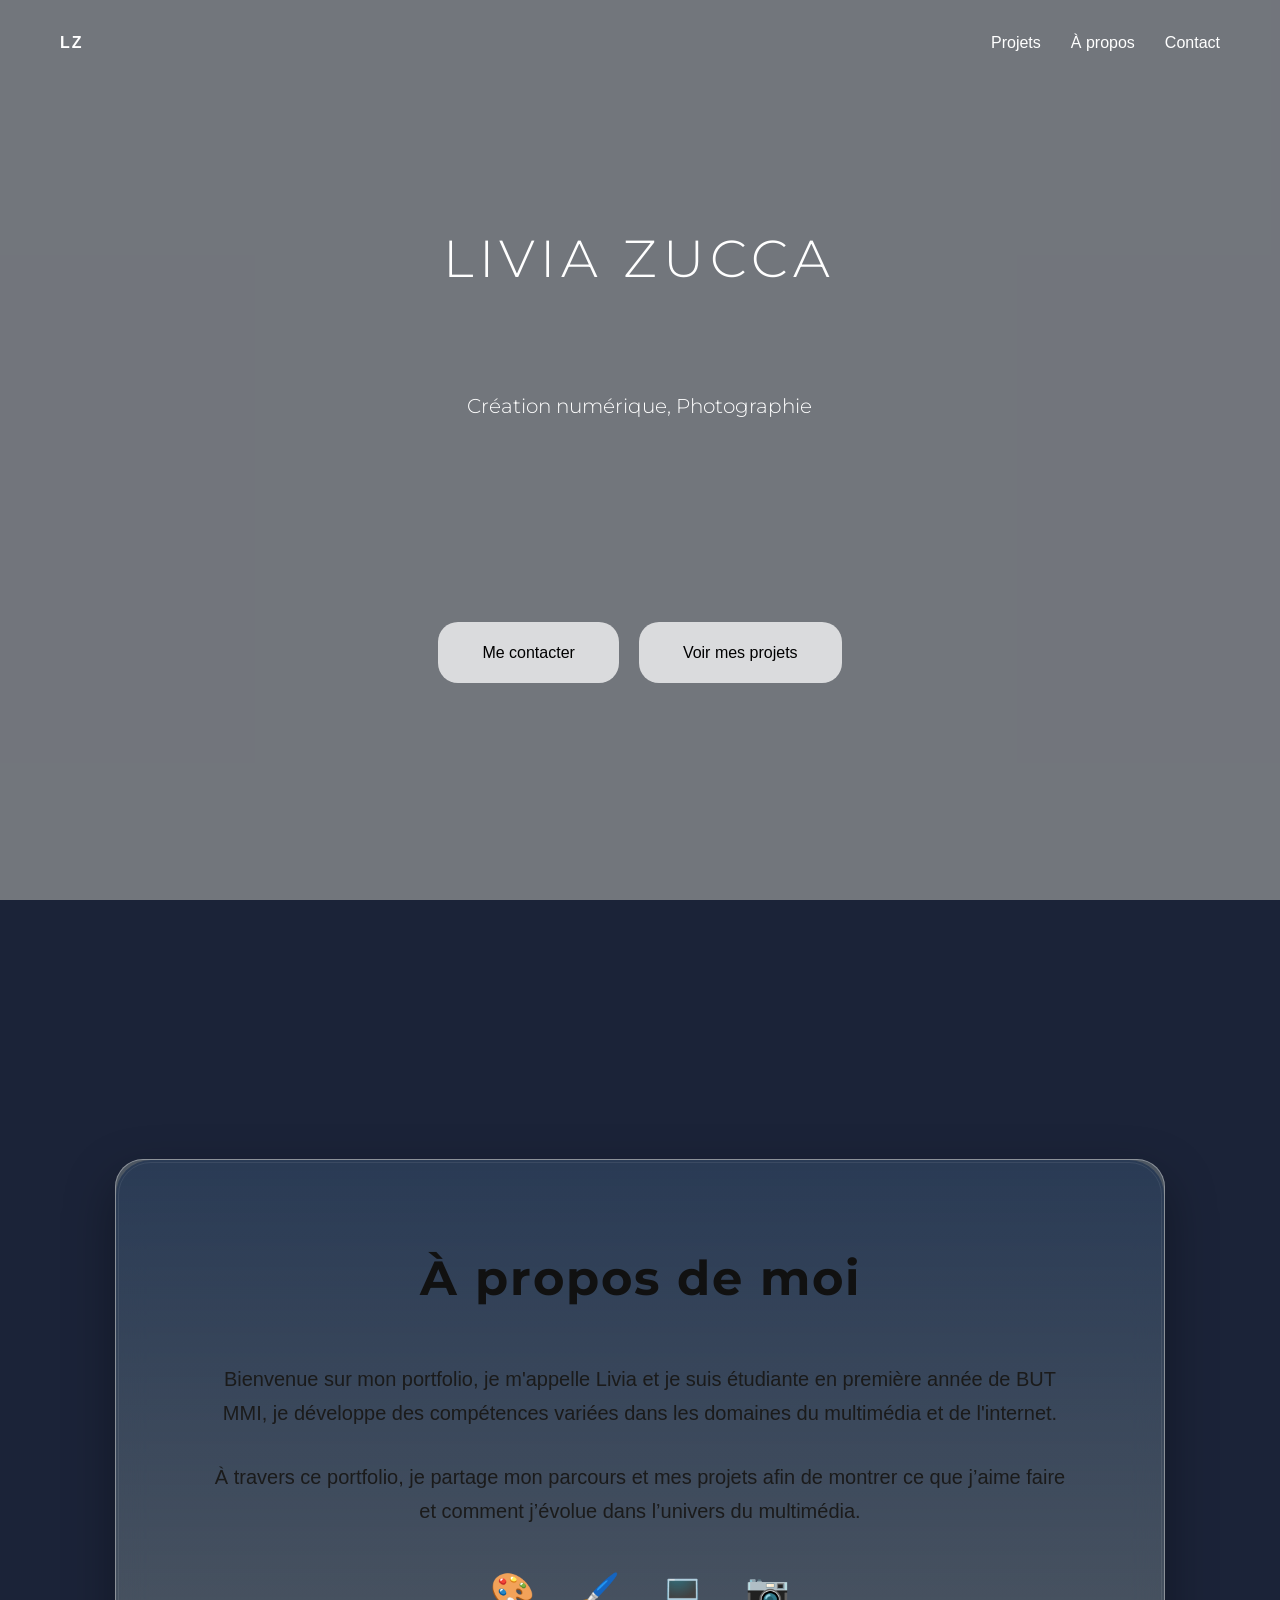
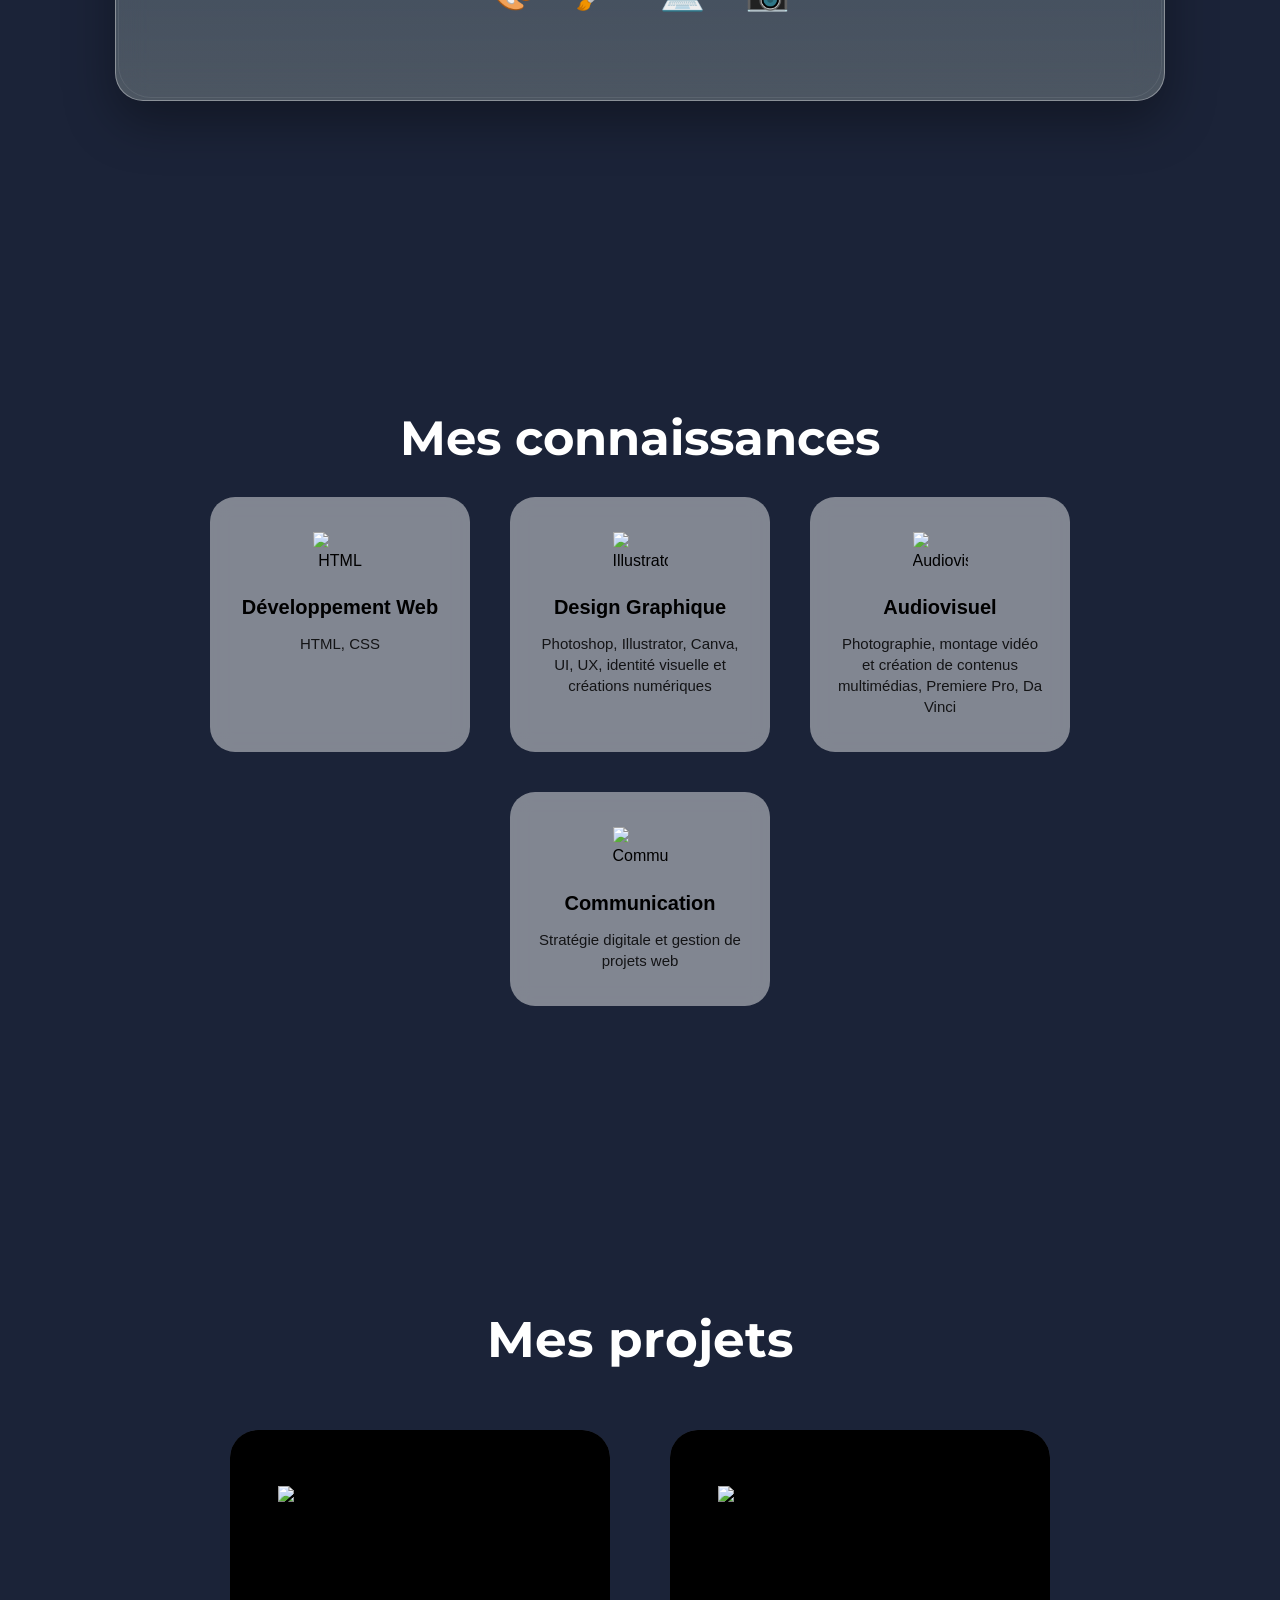
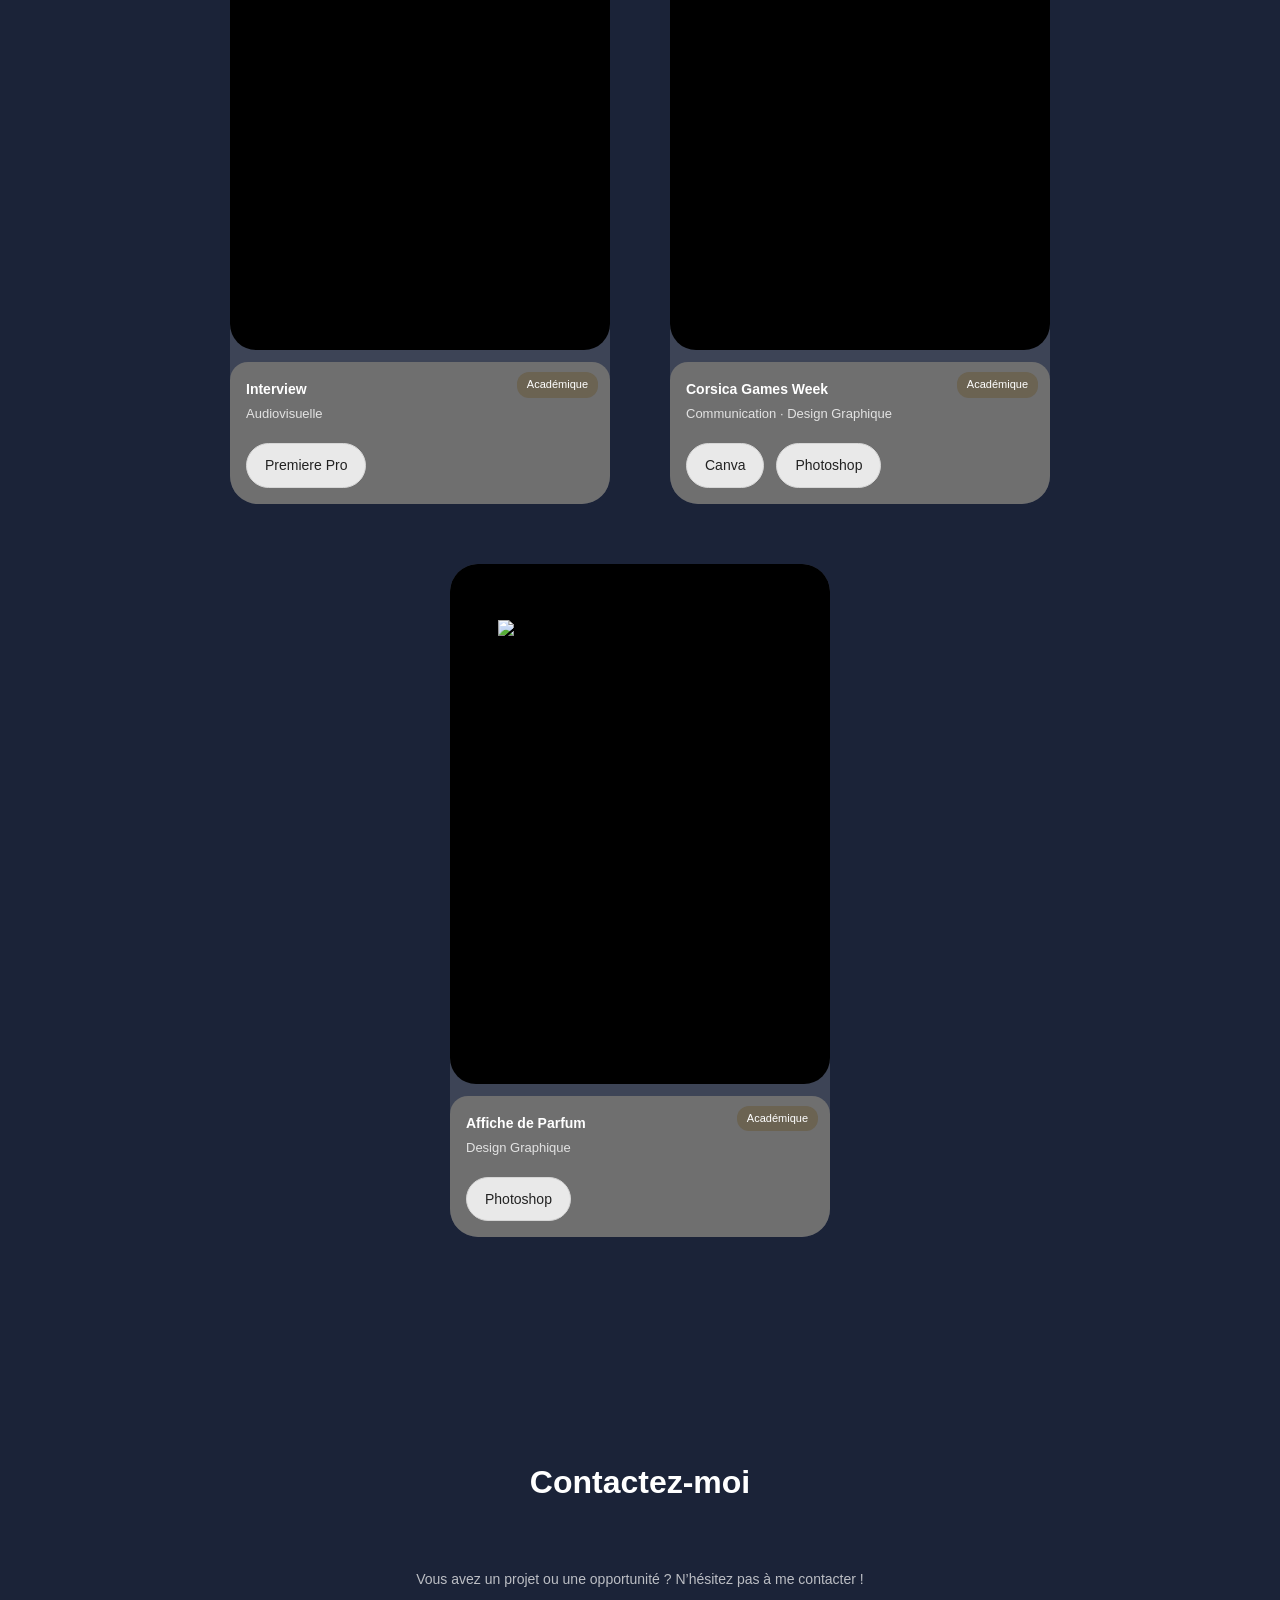
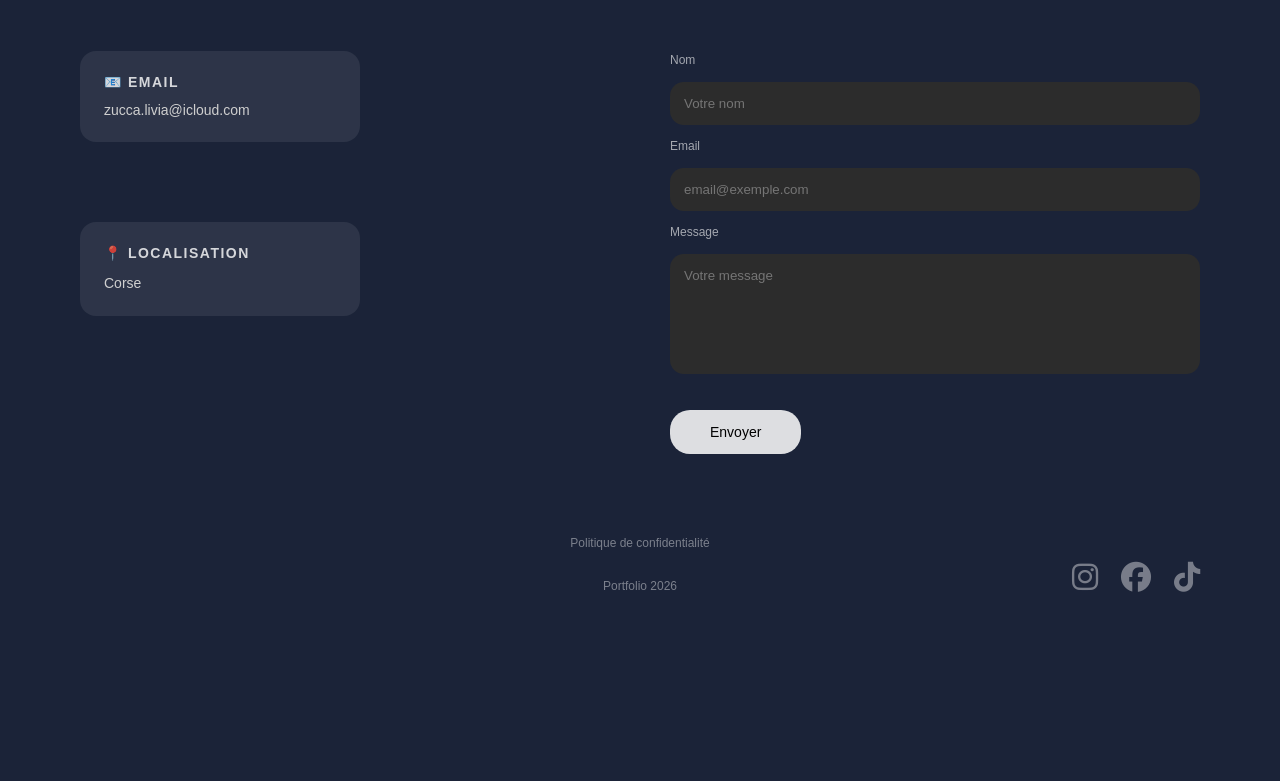
==== index.html @ e16bf275 "upload portfolio" ====
<!DOCTYPE html>
<html lang="fr">
<head>
  <meta charset="UTF-8">
  <meta name="viewport" content="width=device-width, initial-scale=1.0">
  <title>Portfolio</title>

  <link rel="stylesheet" href="style.css">
  <link href="https://fonts.googleapis.com/css2?family=Montserrat:wght@300;400;500&display=swap" rel="stylesheet">

  <link
    rel="stylesheet"
    href="https://cdnjs.cloudflare.com/ajax/libs/font-awesome/6.5.1/css/all.min.css"
  />
</head>

<body>

  <!-- HERO (page 1 avec image) -->
  <div class="hero">

    <div class="hero-top">
      <div class="logo">LZ</div>

      <input type="checkbox" id="menu-toggle">
      <label for="menu-toggle" class="burger">
        <span></span>
        <span></span>
        <span></span>
      </label>

      <nav class="nav menu">
        <a href="#projects">Projets</a>
        <a href="#about">À propos</a>
        <a href="#contact">Contact</a>
      </nav>
    </div>

    <div class="hero-center">
      <h1>LIVIA ZUCCA</h1>
      <p>Création numérique, Photographie</p>

      <div class="buttons">
        <a href="#contact" class="btn">Me contacter</a>
        <a href="#projects" class="btn">Voir mes projets</a>
      </div>
    </div>

  </div>


  <!-- ✅ WRAPPER POUR TOUT LE RESTE -->
  <main class="portfolio-content">

    <!-- ABOUT -->
    <section class="about" id="about">
      <div class="about-card">

        <h2>À propos de moi</h2>

        <p>
          Bienvenue sur mon portfolio, je m'appelle Livia et je suis étudiante en première année de BUT MMI, je développe des compétences variées
          dans les domaines du multimédia et de l'internet.
        </p>

        <p>
          À travers ce portfolio, je partage mon parcours et mes projets afin de montrer
          ce que j’aime faire et comment j’évolue dans l’univers du multimédia.
        </p>

        <div class="skills-icons">
          <span>🎨</span>
          <span>🖌️</span>
          <span>💻</span>
          <span>📷</span>
        </div>

      </div>
    </section>


    <!-- SKILLS -->
    <section class="skills">

      <h2>Mes connaissances</h2>
      

      <div class="skills-container">

        <div class="skill-card">
          <img src="icons/html.png" alt="HTML">
          <h3>Développement Web</h3>
          <p>HTML, CSS</p>
        </div>

        <div class="skill-card">
          <img src="icons/illustrator.png" alt="Illustrator">
          <h3>Design Graphique</h3>
          <p>Photoshop, Illustrator, Canva, UI, UX, identité visuelle et créations numériques</p>
        </div>

        <div class="skill-card">
          <img src="icons/camera.png" alt="Audiovisuel">
          <h3>Audiovisuel</h3>
          <p>Photographie, montage vidéo et création de contenus multimédias, Premiere Pro, Da Vinci</p>
        </div>

        <div class="skill-card">
          <img src="icons/communication.png" alt="Communication">
          <h3>Communication</h3>
          <p>Stratégie digitale et gestion de projets web</p>
        </div>

      </div>
    </section>


    <!-- PROJECTS -->
    <section class="projects" id="projects">

      <h2 class="projects-title">Mes projets</h2>

      <div class="projects-container">

        <!-- PROJET 1 -->
        <a href="projet-interview.html" class="project-link">
          <div class="project-card">

            <div class="project-image">
              <img src="img/projet-interview.jpg" alt="Interview Audiovisuelle">
            </div>

            <div class="project-infos">
              <span class="project-academic">Académique</span>

              <p class="project-name">Interview</p>
              <p class="project-type">Audiovisuelle</p>

              <div class="project-tags">
                <span>Premiere Pro</span>
              </div>
            </div>

          </div>
        </a>

        <!-- PROJET 2 -->
        <a href="projet-corsica.html" class="project-link">
          <div class="project-card">

            <div class="project-image">
              <img src="img/projet-corsica.jpg" alt="Corsica Games Week">
            </div>

            <div class="project-infos">
              <span class="project-academic">Académique</span>
              <p class="project-name">Corsica Games Week</p>
              <p class="project-type">Communication · Design Graphique</p>

              <div class="project-tags">
                <span>Canva</span>
                <span>Photoshop</span>
              </div>
            </div>

          </div>
        </a>

        <!-- PROJET 3 -->
        <a href="projet-parfum.html" class="project-link">
          <div class="project-card">

            <div class="project-image">
              <img src="img/projet-parfum.jpg" alt="Affiche de Parfum">
            </div>

            <div class="project-infos">
              <span class="project-academic">Académique</span>
              <p class="project-name">Affiche de Parfum</p>
              <p class="project-type">Design Graphique</p>

              <div class="project-tags">
                <span>Photoshop</span>
              </div>
            </div>

          </div>
        </a>

      </div>
    </section>


    <!-- CONTACT -->
    <section class="contact" id="contact">

      <h2 class="contact-title">Contactez-moi</h2>
      <p class="contact-subtitle">
        Vous avez un projet ou une opportunité ? N’hésitez pas à me contacter !
      </p>

      <div class="contact-container">

        <!-- GAUCHE -->
        <div class="contact-infos">

          <div class="info-block">
            <p class="info-title">📧 EMAIL</p>
            <p class="info-text">zucca.livia@icloud.com</p>
          </div>

          <div class="info-block">
            <p class="info-title">📍 LOCALISATION</p>
            <a 
              href="https://www.google.com/maps/place/Corse"
              target="_blank"
              class="info-link"
            >
              Corse
            </a>
          </div>

        </div>

        <!-- DROITE -->
        <form class="contact-form">

          <label>Nom</label>
          <input type="text" placeholder="Votre nom">

          <label>Email</label>
          <input type="email" placeholder="email@exemple.com">

          <label>Message</label>
          <textarea placeholder="Votre message"></textarea>

          <button type="submit" class="send-btn">Envoyer</button>
        </form>

      </div>

      <div class="contact-footer">

        <div class="footer-text">
          <p class="privacy">Politique de confidentialité</p>
          <p class="portfolio-year">Portfolio 2026</p>
        </div>

        <div class="socials">
          <a href="https://www.instagram.com/TON_PSEUDO/" target="_blank">
            <i class="fa-brands fa-instagram"></i>
          </a>
          <a href="https://www.facebook.com/" target="_blank">
            <i class="fa-brands fa-facebook"></i>
          </a>
          <a href="https://www.tiktok.com/@TON_PSEUDO" target="_blank">
            <i class="fa-brands fa-tiktok"></i>
          </a>
        </div>

      </div>
    </section>

  </main>

</body>
</html>
---- style.css ----
:root {
  --menu-bg: rgba(0, 0, 0, 0.85);
  --menu-text: white;
}

* {
  margin: 0;
  padding: 0;
  box-sizing: border-box;
  font-family: Arial, sans-serif;
}

.hero {
  height: 100vh;
  background-image: url("img/moi.jpg");
  background-size: cover;
  background-position: center;

  display: flex;
  justify-content: center;
  align-items: center;
}
.hero::before {
  content: "";
  position: absolute;
  top: 0;
  left: 0;
  width: 100%;
  height: 100%;

  background: rgba(0, 0, 0, 0.45);
}
.hero-center,
.hero-top {
  position: relative;
  z-index: 1;
}

.hero-center {
  text-align: center;
  transform: translateY(-0px); /* remonte le bloc */
}

.hero-center h1 {
  font-family: 'Montserrat', sans-serif;
  color: white;
  font-size: 52px;        /* taille proche de ta maquette */
  letter-spacing: 6px;    /* espacement élégant */
  font-weight: 300;       /* fin comme sur Canva */
}

.hero-center p {
  color: white;
  margin-top: 10px;
}
.hero-center p {
  font-family: 'Montserrat', sans-serif;
  font-size: 20px;
  font-weight: 300;
  margin-top: 90px;
}

.buttons {
  margin-top: 200px;
  display: flex;
  gap: 20px;
  justify-content: center;
}

.btn {
  padding: 18px 44px;
  background: rgba(255, 255, 255, 0.743);
  color: rgb(0, 0, 0);
  text-decoration: none;
  border-radius: 20px;
  font-size: 16px;
  font-weight: 400;

  transition: 
    transform 0.3s ease,
    box-shadow 0.3s ease;
}
.btn:hover {
  transform: scale(1.08);
  box-shadow: 0 20px 40px rgba(0, 0, 0, 0.35);
}
.btn:active {
  transform: scale(1.03);
}
/* ===== HAUT ===== */
.hero {
  position: relative;
}

.hero-top {
  position: absolute;
  top: 0;
  left: 0;
  width: 100%;

  display: flex;
  justify-content: space-between;
  align-items: center;

  padding: 30px 60px;
}

.logo {
  color: white;
  font-weight: bold;
  letter-spacing: 2px;
}

.nav {
  display: flex;
  gap: 30px;
}
#menu-toggle:checked + .burger + .menu {
  opacity: 1;
  pointer-events: auto;
  transform: translateY(0);
}

.nav a {
  color: white;
  text-decoration: none;
  font-weight: 300;
}
/* ===== MENU HAMBURGER ===== */

#menu-toggle {
  display: none;
}

.burger {
  display: none;
  flex-direction: column;
  gap: 6px;
  cursor: pointer;
}

.burger span {
  width: 28px;
  height: 3px;
  background: white;
  border-radius: 2px;
  transition: all 0.4s ease;
}
#menu-toggle:checked + .burger span:nth-child(1) {
  transform: rotate(45deg) translate(6px, 6px);
}

#menu-toggle:checked + .burger span:nth-child(2) {
  opacity: 0;
}

#menu-toggle:checked + .burger span:nth-child(3) {
  transform: rotate(-45deg) translate(6px, -6px);
}

/* ================= A PROPOS ================= */

.about {
  min-height: 100vh;
  background: linear-gradient(135deg, #474834, #f3f5c7);
  display: flex;
  justify-content: center;
  align-items: center;
  padding: 100px 20px;
}
.about-card {
  background: rgba(198, 211, 202, 0.294); /* verre, pas blanc */
  backdrop-filter: blur(16px);
  -webkit-backdrop-filter: blur(16px);

  border-radius: 28px;
  padding: 80px 90px;
  max-width: 1050px;
  width: 100%;

  border: 1px solid rgba(255, 255, 255, 0.35);
  box-shadow: 0 20px 50px rgba(0, 0, 0, 0.35);

  text-align: center;
  position: relative;
  transition: transform 0.5s ease, box-shadow 0.5s ease;
}

.about-card::before {
  content: "";
  position: absolute;
  inset: 0;
  border-radius: 35px;

  background: linear-gradient(
  180deg,
  #2a3b55 0%,
  #1e2b4400 100%
);

  pointer-events: none;
}
.about-card::after {
  content: "";
  position: absolute;
  inset: 2px;
  border-radius: 33px;
  border: 1px solid rgba(255,255,255,0.08);
  pointer-events: none;
}


.about-card:hover {
  transform: translateY(-14px) scale(1.05);

  box-shadow:
    0 30px 60px rgba(0, 0, 0, 0.4),   /* ombre normale */
    0 0 60px rgba(0, 0, 0, 0.8); /* LUMIÈRE AUTOUR */
}

/* TITRE */
.about-card h2 {
  font-family: 'Montserrat', sans-serif;
  font-size: 48px;     /* plus gros */
  font-weight: 700;    /* bien en gras */
  letter-spacing: 2px; /* plus élégant */
  margin-bottom: 45px;
}

/* TEXTE */
.about-card p {
  font-size: 20px;
  line-height: 1.7;
  margin-bottom: 30px;
  font-weight: 400;
}

/* BOUTON CV */
.cv-btn {
  display: inline-block;
  margin-top: 30px;

  padding: 14px 40px;
  background: rgba(0,0,0,0.2);
  color: black;

  text-decoration: none;
  border-radius: 18px;
  font-size: 15px;

  transition: background 0.3s;
}

.cv-btn:hover {
  background: rgba(0,0,0,0.35);
}
.skills-icons {
  margin-top: 35px;
  display: flex;
  justify-content: center;
  gap: 40px;
  font-size: 32px;
}

.skills-icons {
  margin-top: 35px;
  display: flex;
  justify-content: center;
  gap: 40px;
  font-size: 36px;
}

.skills-icons span {
  transition: transform 0.3s ease, filter 0.3s ease;
}

.skills-icons span:hover {
  transform: scale(1.4) rotate(8deg);
  filter: drop-shadow(0 0 10px white);
}
/* ================= SKILLS ================= */

.skills {
  min-height: 100vh;
  padding: 120px 80px;
  text-align: center;

  background: linear-gradient(
    120deg,
    #a7b98c,
    #c9f3f0,
    #f3e3b5
  );
}

.skills h2 {
  font-family: 'Montserrat', sans-serif;
  font-size: 48px;
  margin-bottom: 20px;
  color: #ffffff;
}

.skills-line {
  width: 80px;
  height: 4px;
  background: #7a8f5c;
  margin: 0 auto 80px;
  border-radius: 2px;
}

.skills-container {
  display: flex;
  justify-content: center;
  gap: 40px;
  flex-wrap: wrap;
}

.skill-card {
  width: 260px;
  padding: 35px 25px;
  border-radius: 25px;

  background: rgba(255, 255, 255, 0.45);
  backdrop-filter: blur(10px);

  color: #000;
  text-align: center;

  transition: transform 0.3s ease, box-shadow 0.3s ease;
}
.skill-card img {
  width: 55px;          /* taille du logo */
  height: auto;
  margin-bottom: 18px;
  display: block;
  margin-left: auto;
  margin-right: auto;
}

.skill-card h3 {
  font-size: 20px;
  margin-bottom: 10px;
}

.skill-card p {
  font-size: 15px;
  line-height: 1.4;
  opacity: 0.85;
}

.skill-card:hover {
  transform: translateY(-10px);
  box-shadow: 0 20px 40px rgba(0,0,0,0.2);
}

/* ================= MOBILE ================= */
@media screen and (max-width: 768px) {

  /* HERO */
  .hero {
    padding: 20px;
  }

  .hero-center h1 {
    font-size: 36px;
    letter-spacing: 3px;
  }

  .hero-center p {
    font-size: 16px;
    margin-top: 40px;
  }

  .buttons {
    flex-direction: column;
    gap: 15px;
    margin-top: 60px;
  }

  .btn {
    width: 100%;
    text-align: center;
    font-size: 15px;
    padding: 16px;
  }

  /* MENU HAUT */
  .hero-top {
    padding: 20px;
  }

  .nav {
    gap: 15px;
    font-size: 14px;
  }

  /* ABOUT */
  .about {
    padding: 60px 15px;
  }

  .about-card {
    padding: 50px 30px;
    border-radius: 25px;
  }

  .about-card h2 {
    font-size: 32px;
  }

  .about-card p {
    font-size: 17px;
  }

  /* ICONES / EMOJIS */
  .skills-icons {
    gap: 25px;
    font-size: 32px;
  }
  /* ===== MENU MOBILE ===== */

.burger {
  display: flex;
  flex-direction: column;
  gap: 6px;
  cursor: pointer;
}

.nav {
  position: absolute;
  top: 100%;
  right: 20px;

  flex-direction: column;
  gap: 25px;

  background: var(--menu-bg);
  backdrop-filter: blur(12px);
  padding: 30px 40px;

  opacity: 0;
  pointer-events: none;
  transform: translateY(-20px);

  transition: all 0.4s ease;
}

#menu-toggle:checked + .burger + .menu {
  opacity: 1;
  pointer-events: auto;
  transform: translateY(0);
}

}
section {
  padding: 140px 0;
}
.section-space {
  height: 140px;
  background: #263449;
}
.skill-icon {
  width: 70px;
  height: 70px;
  background: white;
  border-radius: 20px;

  display: flex;
  align-items: center;
  justify-content: center;

  margin-bottom: 20px;
}

/* ================= PROJECTS ================= */

.projects {
  background: #223551;
  padding: 120px 80px;
}

.projects h2 {
  text-align: center;
  color: white;
  font-family: 'Montserrat', sans-serif;
  font-size: 50px;
  margin-bottom: 50px;
}

.projects-container {
  display: flex;
  justify-content: center;
  gap: 60px;
  flex-wrap: wrap;
}

/* ===== CARTE ===== */
.project-card {
  width: 380px;              /* largeur du bloc */
  border-radius: 28px;
  overflow: hidden;          /* OBLIGATOIRE */
  background: rgba(255,255,255,0.15);
}
.project-image {
  width: 100%;
  height: 260px;

  background: linear-gradient(135deg, #1c2f57, #243b6b);
  border-radius: 20px;
  overflow: hidden;

  display: flex;
  align-items: center;
  justify-content: center;

  box-shadow: 0 10px 25px rgba(0,0,0,0.25);
}

.project-image img {
  max-width: 88%;
  max-height: 88%;
  object-fit: contain;
}


.project-card:hover .project-image {
  transform: translateY(-6px);
  transition: 0.3s ease;
}

/* ===== INFOS (bloc du bas) ===== */

.project-infos {
  position: relative;
  background: #3a3a3a;
  border-radius: 18px;
  padding: 16px;
  margin-top: 12px;
  color: white;
}

/* ===== BADGE ACADÉMIQUE ===== */

.project-academic {
  position: absolute;
  top: 10px;
  right: 12px;
  font-size: 11px;
  background: #6b6352;
  padding: 4px 10px;
  border-radius: 12px;
}

/* ===== TEXTES ===== */

.project-name {
  font-weight: 600;
  font-size: 14px;
  margin-bottom: 4px;
}

.project-type {
  font-size: 13px;
  opacity: 0.8;
  margin-bottom: 10px;
}

/* ===== TAGS ===== */

.project-tags {
  display: flex;
  gap: 8px;
  flex-wrap: wrap;
}

.project-tags span {
  background: #5a5a5a;
  font-size: 11px;
  padding: 5px 10px;
  border-radius: 14px;
}
/* ================= CONTACT ================= */

.contact {
  background: #000;
  color: white;
  padding: 100px 80px;
}

.contact-title {
  text-align: center;
  font-size: 32px;
  margin-bottom: 60px;
}

.contact-subtitle {
  text-align: center;
  font-size: 14px;
  opacity: 0.7;
  margin-bottom: 60px;
}

.contact-container {
  display: flex;
  justify-content: space-between;
  gap: 60px;
  flex-wrap: wrap;
}

/* GAUCHE */

.contact-infos {
  flex: 1;
  min-width: 260px;
}

.info-block {
  margin-bottom: 18px;
}

.info-block strong {
  font-size: 12px;
  opacity: 0.6;
}

.info-block p {
  font-size: 14px;
}

.availability {
  margin-top: 30px;
  background: #2c2c2c;
  padding: 16px;
  border-radius: 14px;
  font-size: 13px;
}

/* DROITE */

.contact-form {
  flex: 1;
  min-width: 260px;
  display: flex;
  flex-direction: column;
  gap: 12px;
}

.contact-form label {
  font-size: 12px;
  opacity: 0.6;
}

.contact-form input,
.contact-form textarea {
  background: #2c2c2c;
  border: none;
  border-radius: 14px;
  padding: 14px;
  color: white;
  font-family: inherit;
}

.contact-form textarea {
  min-height: 120px;
  resize: none;
}

/* FOOTER */

.contact-footer {
  margin-top: 60px;
  position: relative;
  font-size: 12px;
  opacity: 0.6;
}

/* TEXTE AU CENTRE EN BAS */
.privacy {
  text-align: center;
  font-size: 12px;
  opacity: 0.6;
  margin-top: 80px; /* AUGMENTE ICI */
  padding-bottom: 20px;
}

/* ICONES EN BAS À DROITE */
.socials {
  position: absolute;
  right: 0;
  bottom: 0;
}

.socials i {
  margin-left: 12px;
  font-size: 16px;
  cursor: pointer;
}

.socials i {
  margin-left: 12px;
  font-size: 16px;
  cursor: pointer;
}

.info-title {
  font-size: 13px;
  font-weight: 600;
  letter-spacing: 1px;
  color: #ffffff;
  margin-bottom: 6px;
}

.info-title i {
  margin-right: 8px;
}

.info-text {
  font-size: 14px;
  color: #cfcfcf;
}

.info-link {
  font-size: 14px;
  color: #cfcfcf;
  text-decoration: none;
}

.info-link:hover {
  color: #ffffff;
}
html {
  scroll-behavior: smooth;
}
html {
  scroll-behavior: smooth;
}
.about-card h2 {
  color: #111;
}

.about-card p {
  color: #1b1b1b;
}
.about-card * {
  position: relative;
  z-index: 2;
}
.contact-footer {
  position: relative;
  margin-top: 80px;
}

/* Texte centré en bas */
.privacy,
.portfolio-year {
  text-align: center;
  font-size: 12px;
  opacity: 0.7;
  margin: 4px 0;
}

.socials a {
  color: white;          /* couleur des logos */
  font-size: 18px;
  text-decoration: none;
  transition: transform 0.3s ease, opacity 0.3s ease;
  opacity: 0.8;
}

.socials a:hover {
  transform: scale(1.2);
  opacity: 1;
}
.socials i {
  font-size: 26px; /* ⬅️ augmente ici */
}
.send-btn {
  margin-top: 20px;
  align-self: flex-start; /* bouton aligné à gauche */
  
  padding: 14px 40px;
  background: rgba(255, 255, 255, 0.85);
  color: #000;

  border: none;
  border-radius: 20px;

  font-size: 14px;
  font-weight: 500;
  cursor: pointer;

  transition: transform 0.3s ease, box-shadow 0.3s ease;
}

.send-btn:hover {
  transform: scale(1.08);
  box-shadow: 0 15px 30px rgba(0,0,0,0.35);
}

.send-btn:active {
  transform: scale(1.03);
}
.info-block {
  margin-bottom: 40px; /* PLUS D’ESPACE ENTRE LES BLOCS */

  transition: transform 0.3s ease, box-shadow 0.3s ease;
}

.info-text,
.info-link {
  font-size: 14px;
  margin-top: 4px;
}
/* ===== FIX FINAL CONTACT ===== */

/* Bloc infos (email + localisation) */
.contact-infos {
  display: flex;
  flex-direction: column;
  gap: 40px;
}

.info-block {
  background: rgba(255, 255, 255, 0.08);
  border-radius: 16px;
  padding: 20px 24px;
  max-width: 280px;
}

/* Animation douce */
.info-block:hover {
  transform: translateY(-6px);
  box-shadow: 0 12px 30px rgba(0, 0, 0, 0.35);
}

/* Titres infos */
.info-title {
  font-size: 12px;
  letter-spacing: 1.5px;
  opacity: 0.8;
}

/* Texte infos */
.info-text,
.info-link {
  font-size: 14px;
  margin-top: 6px;
}

/* Bouton envoyer */
.send-btn {
  margin-top: 24px;
  padding: 14px 40px;
  background: rgba(255, 255, 255, 0.85);
  color: #000;
  border-radius: 20px;
  font-size: 14px;
  cursor: pointer;
}

/* Réseaux sociaux */
.socials {
  position: absolute;
  right: 0;
  bottom: 0;
}

.socials i {
  font-size: 30px;
  margin-left: 18px;
  opacity: 0.85;
}

.socials i:hover {
  transform: scale(1.2);
  opacity: 1;
}

.project-link {
  display: block;
  text-decoration: none;
  color: inherit;
}

.project-card {
  cursor: pointer;
  transition: transform 0.3s ease;
}

.project-card:hover {
  transform: translateY(-6px);
}

/* ========================= */
/* PAGE PROJET   */
/* ========================= */


* {
  margin: 0;
  padding: 0;
  box-sizing: border-box;
}

body {
  font-family: Arial, sans-serif; /* garde ta police si tu en as une */
  background: #cfd6e1;
  color: #000000;
  line-height: 1.6;
}

/* =========================
   HEADER PROJET
========================= */

.project-header {
  max-width: 1150px;
  margin: 0 auto;
  padding: 60px 20px 30px;
}

.back-link {
  text-decoration: none;
  font-size: 14px;
  opacity: 0.7;
  display: inline-block;
  transition: 0.3s;
  color: #111;
}

.back-link:hover {
  opacity: 1;
  transform: translateX(-4px);
}

.project-header h1 {
  font-size: 54px;
  font-weight: 800;
  margin-top: 20px;
  margin-bottom: 10px;
  letter-spacing: -1px;
}

.project-subtitle {
  font-size: 18px;
  opacity: 0.65;
}

/* =========================
   CONTENU (IMAGE + TEXTE)
========================= */

.project-content {
  max-width: 1150px;
  margin: 0 auto;
  padding: 20px 20px 80px;

  display: grid;
  grid-template-columns: 1fr 1fr;
  gap: 55px;
  align-items: start;
}

/* =========================
   IMAGE
========================= */

.project-image {
  width: 100%;
  height: 520px;
  background: #000000;
  border-radius: 26px;
  overflow: hidden;
  display: flex;
  justify-content: center;
  align-items: center;

  box-shadow: 0 18px 45px rgba(162, 0, 255, 0.728);
  transition: 0.35s ease;
}

.project-image img {
  width: 100%;
  height: 100%;
  object-fit: contain; /* IMPORTANT : affiche toute l'image */
  padding: 25px;
}

.project-image:hover {
  transform: translateY(-6px);
}

/* =========================
   TEXTE
========================= */

.project-text {
  background: rgba(245, 237, 237, 0.363);
  border-radius: 22px;
  padding: 28px;
  box-shadow: 0 18px 45px rgb(106, 0, 255);
  backdrop-filter: blur(10px);
}

.project-text p {
  font-size: 15px;
  opacity: 0.9;
  margin-bottom: 14px;
}

/* Titres dans le texte */
.project-text h2 {
  font-size: 22px;
  margin-top: 18px;
  margin-bottom: 10px;
}

/* =========================
   TAGS (Photoshop / Canva etc)
========================= */

.project-tags {
  margin-top: 20px;
  display: flex;
  gap: 10px;
  flex-wrap: wrap;
}

.project-tags span {
  padding: 8px 14px;
  border-radius: 999px;
  font-size: 13px;
  background: #84249c91;
  color: #111;
  transition: 0.3s;
}

.project-tags span:hover {
  transform: translateY(-2px);
  background: #0e0e3876;
}

/* =========================
   ANIMATION ARRIVEE
========================= */

.project-header,
.project-content {
  animation: fadeUp 0.8s ease forwards;
}

@keyframes fadeUp {
  from {
    opacity: 0;
    transform: translateY(25px);
  }
  to {
    opacity: 1;
    transform: translateY(0);
  }
}

/* =========================
   RESPONSIVE
========================= */

@media (max-width: 950px) {
  .project-content {
    grid-template-columns: 1fr;
  }

  .project-header h1 {
    font-size: 40px;
  }

  .project-image {
    height: 420px;
  }
}
.back-btn {
  width: 42px;
  height: 42px;
  border-radius: 50%;
  background: rgba(0, 0, 0, 0.08);
  display: flex;
  align-items: center;
  justify-content: center;

  text-decoration: none;
  font-size: 20px;
  color: #111;

  transition: 0.3s ease;
}

.back-btn:hover {
  background: rgba(0, 0, 0, 0.15);
  transform: translateX(-4px);
}
/* =========================
   RESET + BASE
========================= */

* {
  margin: 0;
  padding: 0;
  box-sizing: border-box;
}

body {
  font-family: Arial, Helvetica, sans-serif;
}

/* =========================
   PAGE PROJET (Corsica / Interview / etc.)
========================= */

.project-body {
  min-height: 100vh;
  background: #f3f3f3;
  color: #111;
  padding: 50px 60px;
  overflow-x: hidden;
}

/* =========================
   BOUTON RETOUR (flèche)
========================= */

.back-btn {
  position: fixed;
  top: 25px;
  left: 25px;

  width: 44px;
  height: 44px;

  display: flex;
  align-items: center;
  justify-content: center;

  border-radius: 50%;
  background: rgba(0, 0, 0, 0.08);

  text-decoration: none;
  font-size: 22px;
  font-weight: 700;
  color: #111;

  transition: 0.25s ease;
  z-index: 999;
}

.back-btn:hover {
  background: rgba(0, 0, 0, 0.15);
  transform: translateX(-4px);
}

/* =========================
   TITRE
========================= */

.project-header {
  margin-top: 30px;
  margin-bottom: 50px;
}

.project-title {
  font-size: 58px;
  font-weight: 800;
  letter-spacing: -1px;
  line-height: 1.05;

  animation: fadeUp 0.7s ease forwards;
}

.project-subtitle {
  margin-top: 12px;
  font-size: 18px;
  color: rgba(0, 0, 0, 0.55);

  animation: fadeUp 0.9s ease forwards;
}

/* =========================
   LAYOUT
========================= */

.project-main {
  display: grid;
  grid-template-columns: 1.1fr 1fr;
  gap: 60px;
  align-items: start;
}

/* =========================
   IMAGE FRAME (fond noir + arrondi)
========================= */

.project-image-frame {
  width: 100%;
  max-width: 520px;
  aspect-ratio: 1 / 1;

  background: #0d0d0f;
  border-radius: 28px;

  display: flex;
  align-items: center;
  justify-content: center;

  overflow: hidden;

  box-shadow: 0px 20px 60px rgba(0, 0, 0, 0.25);

  animation: popIn 0.8s ease forwards;
}

/* Image dedans */
.project-image-frame img {
  width: 72%;
  height: auto;
  object-fit: contain;

  border-radius: 16px;
  box-shadow: 0px 12px 30px rgba(0, 0, 0, 0.35);

  transition: 0.35s ease;
}

/* Hover image */
.project-image-frame:hover img {
  transform: scale(1.05);
}

/* =========================
   TEXTE BOX (noir + texte blanc)
========================= */

.project-text-zone{
  display: flex;
  flex-direction: column;
  align-items: flex-start;
  gap: 18px;
}

/* Le bloc texte */
.project-text-box {
  background: #ede2e2;
  color: #111;
  padding: 22px 26px;
  border-radius: 18px;

  width: 520px;       /* ✅ largeur longue */
  max-width: 100%;    /* responsive */
  
  box-shadow: 0 15px 30px rgb(0, 0, 0);
}

.project-text-box p{
  margin: 0;
  font-size: 15px;
  line-height: 1.6;
}

/* Tags en dessous */
.project-tags{
  display: flex;
  gap: 12px;
  flex-wrap: wrap;
}

.tag{
  background: #e6e6e6;
  color: #111;
  padding: 8px 14px;
  border-radius: 999px;
  font-size: 13px;
  font-weight: 600;
}

/* =========================
   TAGS
========================= */

.project-tags {
  display: flex;
  gap: 12px;
  flex-wrap: wrap;

  margin-top: 18px;

  animation: fadeRight 1.1s ease forwards;
}

.project-tags span {
  background: rgba(0, 0, 0, 0.08);
  color: rgba(0, 0, 0, 0.75);

  padding: 10px 16px;
  border-radius: 999px;

  font-size: 13px;
  font-weight: 600;

  transition: 0.25s ease;
}

.project-tags span:hover {
  transform: translateY(-3px);
  background: rgba(128, 0, 255, 0.18);
}

/* =========================
   ANIMATIONS
========================= */

@keyframes fadeUp {
  from {
    opacity: 0;
    transform: translateY(18px);
  }
  to {
    opacity: 1;
    transform: translateY(0);
  }
}

@keyframes fadeRight {
  from {
    opacity: 0;
    transform: translateX(18px);
  }
  to {
    opacity: 1;
    transform: translateX(0);
  }
}

@keyframes popIn {
  from {
    opacity: 0;
    transform: scale(0.92);
  }
  to {
    opacity: 1;
    transform: scale(1);
  }
}

/* =========================
   RESPONSIVE (mobile)
========================= */

@media (max-width: 900px) {

  .project-body {
    padding: 40px 22px;
  }

  .project-title {
    font-size: 42px;
  }

  .project-main {
    grid-template-columns: 1fr;
    gap: 30px;
  }

  .project-image-frame {
    max-width: 100%;
    aspect-ratio: 1 / 1;
  }

  .project-image-frame img {
    width: 75%;
  }
}
/* ===========================
   PAGE PROJET (STYLE COMMUN)
=========================== */

.project-layout {
  max-width: 1200px;
  margin: 0 auto;
  padding: 70px 40px 80px;
  font-family: inherit;
}

.back-btn {
  position: fixed;
  top: 3Opx;
  left: 30px;
  width: 45px;
  height: 45px;
  border-radius: 50%;
  background: rgba(0,0,0,0.06);
  display: flex;
  align-items: center;
  justify-content: center;
  text-decoration: none;
  font-size: 22px;
  color: #111;
  transition: 0.25s ease;
  z-index: 999;
}

.back-btn:hover {
  background: rgba(0,0,0,0.12);
  transform: translateX(-3px);
}

.project-header h1 {
  font-size: 60px;
  font-weight: 800;
  margin: 0;
  color: #111;
}

.project-subtitle {
  margin-top: 10px;
  font-size: 18px;
  color: rgba(0,0,0,0.55);
}

.project-content {
  margin-top: 50px;
  display: grid;
  grid-template-columns: 1fr 1fr;
  gap: 60px;
  align-items: start;
}

/* Bloc image noir */
.project-visual {
  background: #0d0d0f;
  border-radius: 35px;
  padding: 40px;
  display: flex;
  justify-content: center;
  align-items: center;
  box-shadow: 0px 18px 40px rgba(0,0,0,0.25);
}

.project-visual img {
  width: 100%;
  max-width: 420px;
  height: auto;
  border-radius: 18px;
}

/* Bloc texte blanc */
.project-info {
  display: flex;
  flex-direction: column;
  gap: 20px;
}

.project-text-card {
  background: rgba(216, 206, 206, 0.75);
  backdrop-filter: blur(12px);
  border-radius: 22px;
  padding: 28px 30px;
  box-shadow: 0px 20px 50px rgb(0, 0, 0);
  border: 1px solid rgba(255,255,255,0.6);
}

.project-text-card p {
  margin: 0;
  font-size: 16px;
  line-height: 1.6;
  color: rgba(0,0,0,0.75);
}

/* Tags */
.project-tags {
  display: flex;
  gap: 12px;
  flex-wrap: wrap;
}

.tag {
  padding: 10px 16px;
  border-radius: 999px;
  font-size: 14px;
  background: rgba(0,0,0,0.07);
  color: rgba(0,0,0,0.65);
  border: 1px solid rgba(0,0,0,0.08);
  transition: 0.25s ease;
}

.tag:hover {
  transform: translateY(-2px);
  background: rgba(0,0,0,0.12);
}

/* Responsive */
@media (max-width: 950px) {
  .project-content {
    grid-template-columns: 1fr;
  }

  .project-header h1 {
    font-size: 44px;
  }

  .project-layout {
    padding: 90px 20px 60px;
  }

  .project-visual {
    padding: 25px;
  }
}
.project-link {
  text-decoration: none;
  color: inherit;
  display: block;
}
/* TAGS (tous les projets) */
.project-tags span {
  background: #e9e9e9;   /* couleur de base */
  color: #222;
  border: 1px solid #d5d5d5;

  padding: 10px 18px;
  border-radius: 999px;

  font-size: 14px;
  font-weight: 500;

  transition: all 0.25s ease;
}

/* Animation hover */
.project-tags span:hover {
  background: #282f5c;   /* couleur au survol (change ici) */
  color: white;
  border-color: transparent;
}
.project-infos {
  background: #6f6f6f !important; /* ton gris */
  border-top: none !important;
}

.project-card::before {
  display: none !important;
}

.project-image {
  box-shadow: none !important;
}

/* Fond général (sauf la hero) */
.portfolio-content {
  background: #1b2338; /* change ici la couleur */
  padding: 80px 0;
}

/* Pour que les sections laissent voir le fond */
.about,
.skills,
.projects,
.contact {
  background: transparent !important;
}
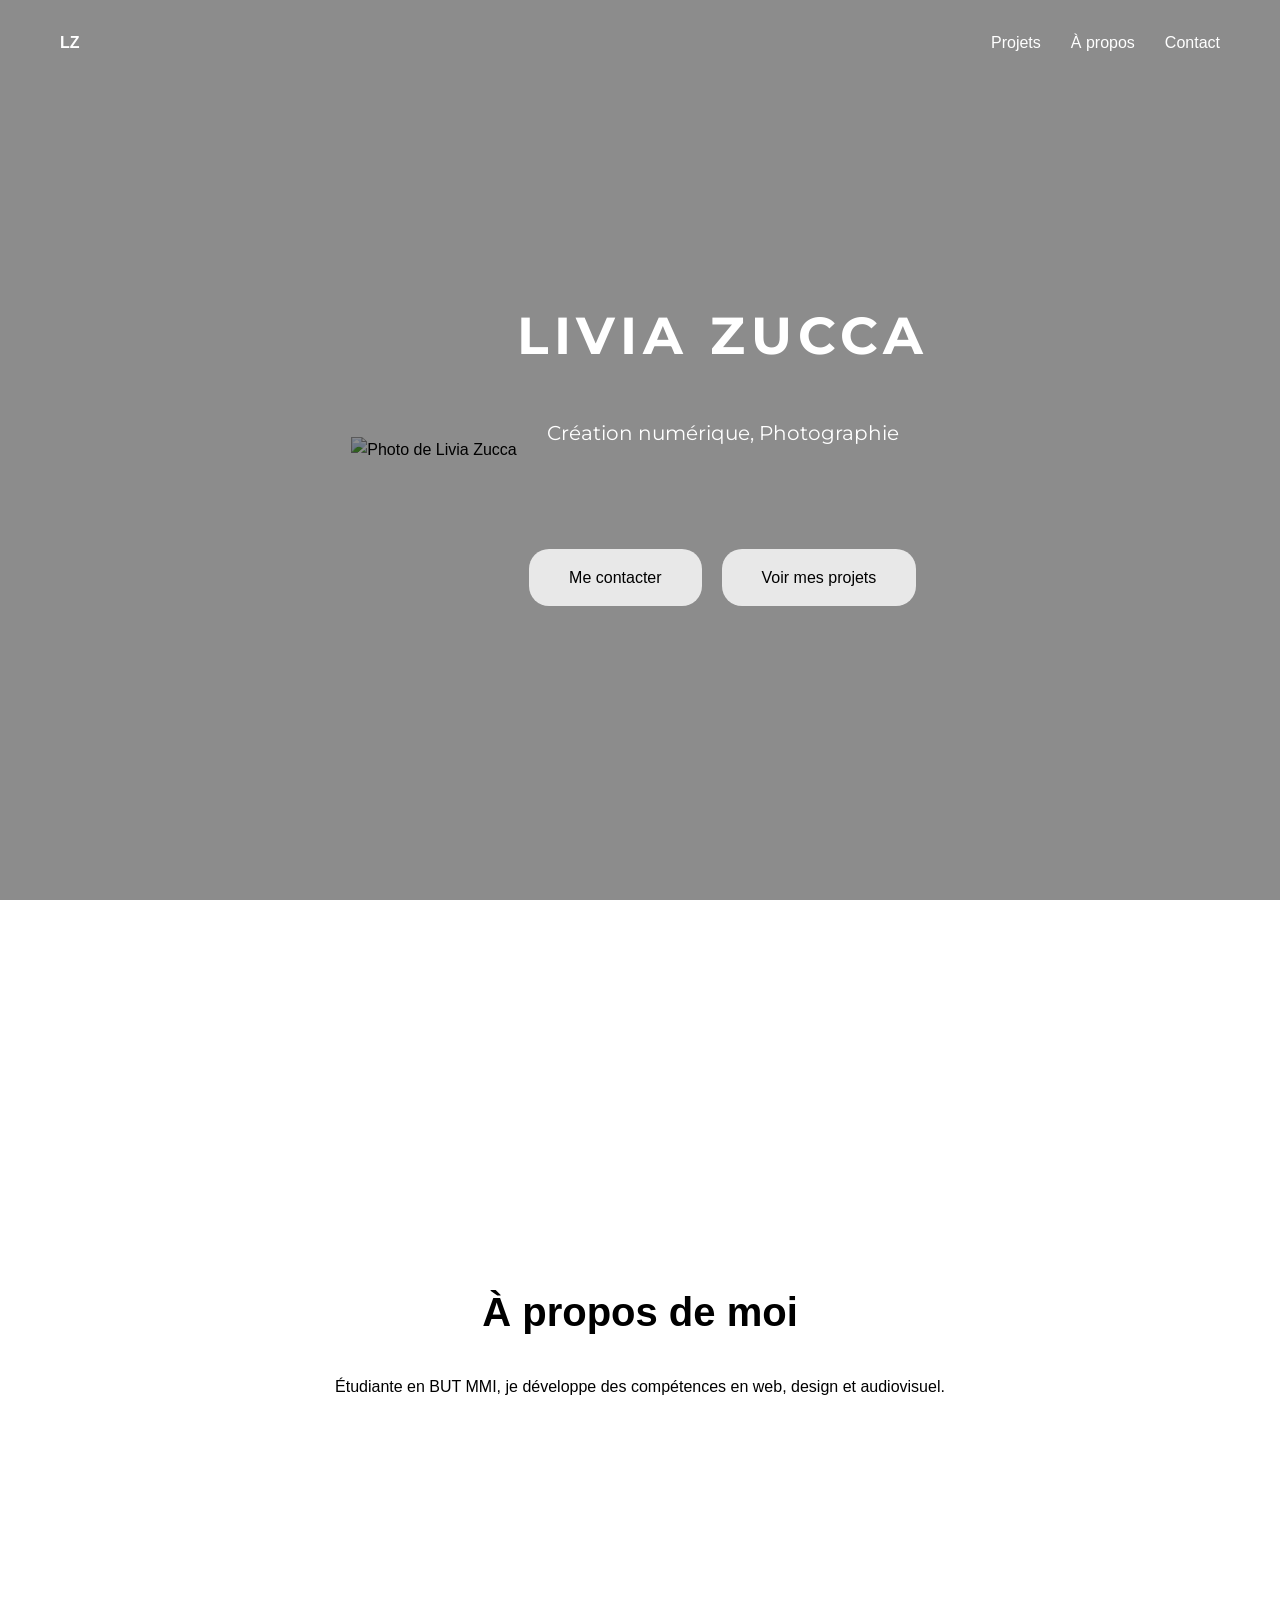
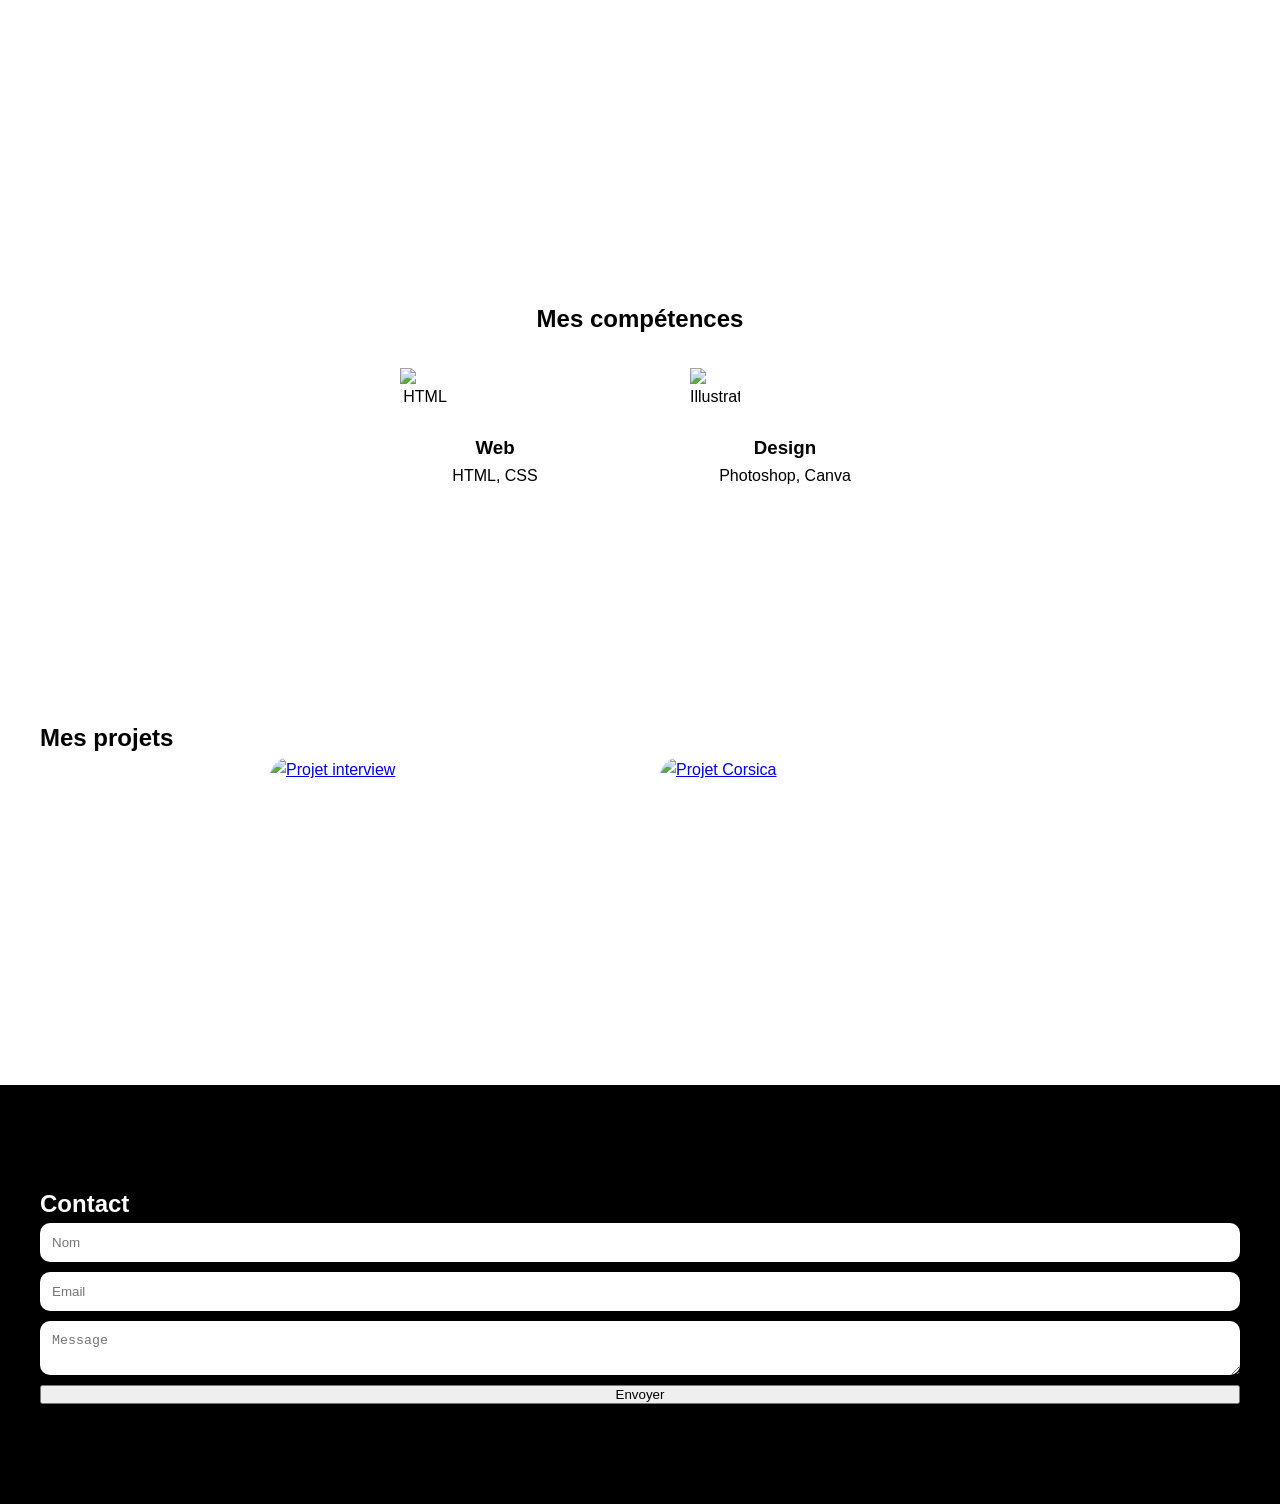
==== commit 8e69adce: "Update index.html" ====
--- a/index.html
+++ b/index.html
@@ -3,265 +3,126 @@
 <head>
   <meta charset="UTF-8">
   <meta name="viewport" content="width=device-width, initial-scale=1.0">
-  <title>Portfolio</title>
 
-  <link rel="stylesheet" href="style.css">
+  <!-- SEO -->
+  <title>Portfolio | Livia Zucca</title>
+  <meta name="description" content="Portfolio de Livia Zucca - création numérique, design et audiovisuel">
+
+  <!-- PERF -->
+  <link rel="preload" as="image" href="img/moi.webp">
+
+  <!-- CSS -->
+  <link rel="preload" href="style.css" as="style" onload="this.rel='stylesheet'">
+
+  <!-- FONTS -->
+  <link rel="preconnect" href="https://fonts.googleapis.com">
+  <link rel="preconnect" href="https://fonts.gstatic.com" crossorigin>
   <link href="https://fonts.googleapis.com/css2?family=Montserrat:wght@300;400;500&display=swap" rel="stylesheet">
 
-  <link
-    rel="stylesheet"
-    href="https://cdnjs.cloudflare.com/ajax/libs/font-awesome/6.5.1/css/all.min.css"
-  />
+  <!-- ICONS -->
+  <link rel="preload" href="https://cdnjs.cloudflare.com/ajax/libs/font-awesome/6.5.1/css/all.min.css" as="style" onload="this.rel='stylesheet'">
+
 </head>
 
 <body>
 
-  <!-- HERO (page 1 avec image) -->
-  <div class="hero">
+<!-- HERO -->
+<div class="hero">
 
-    <div class="hero-top">
-      <div class="logo">LZ</div>
+  <!-- IMAGE LCP OPTIMISÉE -->
+  <img src="img/moi.webp" alt="Photo de Livia Zucca" class="hero-img" fetchpriority="high">
 
-      <input type="checkbox" id="menu-toggle">
-      <label for="menu-toggle" class="burger">
-        <span></span>
-        <span></span>
-        <span></span>
-      </label>
+  <div class="hero-top">
+    <div class="logo">LZ</div>
 
-      <nav class="nav menu">
-        <a href="#projects">Projets</a>
-        <a href="#about">À propos</a>
-        <a href="#contact">Contact</a>
-      </nav>
+    <input type="checkbox" id="menu-toggle">
+    <label for="menu-toggle" class="burger">
+      <span></span>
+      <span></span>
+      <span></span>
+    </label>
+
+    <nav class="nav menu">
+      <a href="#projects">Projets</a>
+      <a href="#about">À propos</a>
+      <a href="#contact">Contact</a>
+    </nav>
+  </div>
+
+  <div class="hero-center">
+    <h1>LIVIA ZUCCA</h1>
+    <p>Création numérique, Photographie</p>
+
+    <div class="buttons">
+      <a href="#contact" class="btn">Me contacter</a>
+      <a href="#projects" class="btn">Voir mes projets</a>
+    </div>
+  </div>
+
+</div>
+
+<main class="portfolio-content">
+
+<!-- ABOUT -->
+<section class="about" id="about">
+  <div class="about-card">
+    <h2>À propos de moi</h2>
+    <p>Étudiante en BUT MMI, je développe des compétences en web, design et audiovisuel.</p>
+  </div>
+</section>
+
+<!-- SKILLS -->
+<section class="skills">
+  <h2>Mes compétences</h2>
+
+  <div class="skills-container">
+
+    <div class="skill-card">
+      <img src="icons/html.webp" alt="HTML" width="55" height="55" loading="lazy">
+      <h3>Web</h3>
+      <p>HTML, CSS</p>
     </div>
 
-    <div class="hero-center">
-      <h1>LIVIA ZUCCA</h1>
-      <p>Création numérique, Photographie</p>
-
-      <div class="buttons">
-        <a href="#contact" class="btn">Me contacter</a>
-        <a href="#projects" class="btn">Voir mes projets</a>
-      </div>
+    <div class="skill-card">
+      <img src="icons/illustrator.webp" alt="Illustrator" width="55" height="55" loading="lazy">
+      <h3>Design</h3>
+      <p>Photoshop, Canva</p>
     </div>
 
   </div>
+</section>
 
+<!-- PROJECTS -->
+<section class="projects" id="projects">
+  <h2>Mes projets</h2>
 
-  <!-- ✅ WRAPPER POUR TOUT LE RESTE -->
-  <main class="portfolio-content">
+  <div class="projects-container">
 
-    <!-- ABOUT -->
-    <section class="about" id="about">
-      <div class="about-card">
+    <a href="#" class="project-card">
+      <img src="img/projet-interview.webp" alt="Projet interview" width="400" height="260" loading="lazy">
+    </a>
 
-        <h2>À propos de moi</h2>
+    <a href="#" class="project-card">
+      <img src="img/projet-corsica.webp" alt="Projet Corsica" width="400" height="260" loading="lazy">
+    </a>
 
-        <p>
-          Bienvenue sur mon portfolio, je m'appelle Livia et je suis étudiante en première année de BUT MMI, je développe des compétences variées
-          dans les domaines du multimédia et de l'internet.
-        </p>
+  </div>
+</section>
 
-        <p>
-          À travers ce portfolio, je partage mon parcours et mes projets afin de montrer
-          ce que j’aime faire et comment j’évolue dans l’univers du multimédia.
-        </p>
+<!-- CONTACT -->
+<section class="contact" id="contact">
+  <h2>Contact</h2>
 
-        <div class="skills-icons">
-          <span>🎨</span>
-          <span>🖌️</span>
-          <span>💻</span>
-          <span>📷</span>
-        </div>
+  <form class="contact-form">
+    <input type="text" placeholder="Nom">
+    <input type="email" placeholder="Email">
+    <textarea placeholder="Message"></textarea>
+    <button type="submit">Envoyer</button>
+  </form>
 
-      </div>
-    </section>
+</section>
 
-
-    <!-- SKILLS -->
-    <section class="skills">
-
-      <h2>Mes connaissances</h2>
-      
-
-      <div class="skills-container">
-
-        <div class="skill-card">
-          <img src="icons/html.png" alt="HTML">
-          <h3>Développement Web</h3>
-          <p>HTML, CSS</p>
-        </div>
-
-        <div class="skill-card">
-          <img src="icons/illustrator.png" alt="Illustrator">
-          <h3>Design Graphique</h3>
-          <p>Photoshop, Illustrator, Canva, UI, UX, identité visuelle et créations numériques</p>
-        </div>
-
-        <div class="skill-card">
-          <img src="icons/camera.png" alt="Audiovisuel">
-          <h3>Audiovisuel</h3>
-          <p>Photographie, montage vidéo et création de contenus multimédias, Premiere Pro, Da Vinci</p>
-        </div>
-
-        <div class="skill-card">
-          <img src="icons/communication.png" alt="Communication">
-          <h3>Communication</h3>
-          <p>Stratégie digitale et gestion de projets web</p>
-        </div>
-
-      </div>
-    </section>
-
-
-    <!-- PROJECTS -->
-    <section class="projects" id="projects">
-
-      <h2 class="projects-title">Mes projets</h2>
-
-      <div class="projects-container">
-
-        <!-- PROJET 1 -->
-        <a href="projet-interview.html" class="project-link">
-          <div class="project-card">
-
-            <div class="project-image">
-              <img src="img/projet-interview.jpg" alt="Interview Audiovisuelle">
-            </div>
-
-            <div class="project-infos">
-              <span class="project-academic">Académique</span>
-
-              <p class="project-name">Interview</p>
-              <p class="project-type">Audiovisuelle</p>
-
-              <div class="project-tags">
-                <span>Premiere Pro</span>
-              </div>
-            </div>
-
-          </div>
-        </a>
-
-        <!-- PROJET 2 -->
-        <a href="projet-corsica.html" class="project-link">
-          <div class="project-card">
-
-            <div class="project-image">
-              <img src="img/projet-corsica.jpg" alt="Corsica Games Week">
-            </div>
-
-            <div class="project-infos">
-              <span class="project-academic">Académique</span>
-              <p class="project-name">Corsica Games Week</p>
-              <p class="project-type">Communication · Design Graphique</p>
-
-              <div class="project-tags">
-                <span>Canva</span>
-                <span>Photoshop</span>
-              </div>
-            </div>
-
-          </div>
-        </a>
-
-        <!-- PROJET 3 -->
-        <a href="projet-parfum.html" class="project-link">
-          <div class="project-card">
-
-            <div class="project-image">
-              <img src="img/projet-parfum.jpg" alt="Affiche de Parfum">
-            </div>
-
-            <div class="project-infos">
-              <span class="project-academic">Académique</span>
-              <p class="project-name">Affiche de Parfum</p>
-              <p class="project-type">Design Graphique</p>
-
-              <div class="project-tags">
-                <span>Photoshop</span>
-              </div>
-            </div>
-
-          </div>
-        </a>
-
-      </div>
-    </section>
-
-
-    <!-- CONTACT -->
-    <section class="contact" id="contact">
-
-      <h2 class="contact-title">Contactez-moi</h2>
-      <p class="contact-subtitle">
-        Vous avez un projet ou une opportunité ? N’hésitez pas à me contacter !
-      </p>
-
-      <div class="contact-container">
-
-        <!-- GAUCHE -->
-        <div class="contact-infos">
-
-          <div class="info-block">
-            <p class="info-title">📧 EMAIL</p>
-            <p class="info-text">zucca.livia@icloud.com</p>
-          </div>
-
-          <div class="info-block">
-            <p class="info-title">📍 LOCALISATION</p>
-            <a 
-              href="https://www.google.com/maps/place/Corse"
-              target="_blank"
-              class="info-link"
-            >
-              Corse
-            </a>
-          </div>
-
-        </div>
-
-        <!-- DROITE -->
-        <form class="contact-form">
-
-          <label>Nom</label>
-          <input type="text" placeholder="Votre nom">
-
-          <label>Email</label>
-          <input type="email" placeholder="email@exemple.com">
-
-          <label>Message</label>
-          <textarea placeholder="Votre message"></textarea>
-
-          <button type="submit" class="send-btn">Envoyer</button>
-        </form>
-
-      </div>
-
-      <div class="contact-footer">
-
-        <div class="footer-text">
-          <p class="privacy">Politique de confidentialité</p>
-          <p class="portfolio-year">Portfolio 2026</p>
-        </div>
-
-        <div class="socials">
-          <a href="https://www.instagram.com/TON_PSEUDO/" target="_blank">
-            <i class="fa-brands fa-instagram"></i>
-          </a>
-          <a href="https://www.facebook.com/" target="_blank">
-            <i class="fa-brands fa-facebook"></i>
-          </a>
-          <a href="https://www.tiktok.com/@TON_PSEUDO" target="_blank">
-            <i class="fa-brands fa-tiktok"></i>
-          </a>
-        </div>
-
-      </div>
-    </section>
-
-  </main>
+</main>
 
 </body>
-</html>+</html>
--- a/style.css
+++ b/style.css
@@ -1,132 +1,80 @@
 :root {
   --menu-bg: rgba(0, 0, 0, 0.85);
-  --menu-text: white;
-}
-
+}
+
+/* RESET CLEAN */
 * {
   margin: 0;
   padding: 0;
   box-sizing: border-box;
+}
+
+body {
   font-family: Arial, sans-serif;
-}
+  line-height: 1.6;
+}
+
+/* IMG FIX PERF */
+img {
+  max-width: 100%;
+  height: auto;
+  display: block;
+}
+
+/* ================= HERO ================= */
 
 .hero {
   height: 100vh;
-  background-image: url("img/moi.jpg");
-  background-size: cover;
-  background-position: center;
-
-  display: flex;
-  justify-content: center;
-  align-items: center;
-}
+  background: url("img/moi.webp") center/cover no-repeat;
+  display: flex;
+  justify-content: center;
+  align-items: center;
+  position: relative;
+}
+
 .hero::before {
   content: "";
   position: absolute;
-  top: 0;
-  left: 0;
-  width: 100%;
-  height: 100%;
-
-  background: rgba(0, 0, 0, 0.45);
-}
-.hero-center,
-.hero-top {
+  inset: 0;
+  background: rgba(0,0,0,0.45);
+}
+
+.hero-top,
+.hero-center {
   position: relative;
   z-index: 1;
 }
 
-.hero-center {
-  text-align: center;
-  transform: translateY(-0px); /* remonte le bloc */
-}
-
-.hero-center h1 {
-  font-family: 'Montserrat', sans-serif;
-  color: white;
-  font-size: 52px;        /* taille proche de ta maquette */
-  letter-spacing: 6px;    /* espacement élégant */
-  font-weight: 300;       /* fin comme sur Canva */
-}
-
-.hero-center p {
-  color: white;
-  margin-top: 10px;
-}
-.hero-center p {
-  font-family: 'Montserrat', sans-serif;
-  font-size: 20px;
-  font-weight: 300;
-  margin-top: 90px;
-}
-
-.buttons {
-  margin-top: 200px;
-  display: flex;
-  gap: 20px;
-  justify-content: center;
-}
-
-.btn {
-  padding: 18px 44px;
-  background: rgba(255, 255, 255, 0.743);
-  color: rgb(0, 0, 0);
-  text-decoration: none;
-  border-radius: 20px;
-  font-size: 16px;
-  font-weight: 400;
-
-  transition: 
-    transform 0.3s ease,
-    box-shadow 0.3s ease;
-}
-.btn:hover {
-  transform: scale(1.08);
-  box-shadow: 0 20px 40px rgba(0, 0, 0, 0.35);
-}
-.btn:active {
-  transform: scale(1.03);
-}
-/* ===== HAUT ===== */
-.hero {
-  position: relative;
-}
+/* TOP */
 
 .hero-top {
   position: absolute;
   top: 0;
-  left: 0;
   width: 100%;
-
+  padding: 30px 60px;
   display: flex;
   justify-content: space-between;
   align-items: center;
-
-  padding: 30px 60px;
 }
 
 .logo {
   color: white;
   font-weight: bold;
-  letter-spacing: 2px;
-}
+}
+
+/* NAV */
 
 .nav {
   display: flex;
   gap: 30px;
 }
-#menu-toggle:checked + .burger + .menu {
-  opacity: 1;
-  pointer-events: auto;
-  transform: translateY(0);
-}
 
 .nav a {
   color: white;
   text-decoration: none;
-  font-weight: 300;
-}
-/* ===== MENU HAMBURGER ===== */
+}
+
+/* BURGER */
 
 #menu-toggle {
   display: none;
@@ -143,1424 +91,183 @@
   width: 28px;
   height: 3px;
   background: white;
-  border-radius: 2px;
-  transition: all 0.4s ease;
-}
-#menu-toggle:checked + .burger span:nth-child(1) {
-  transform: rotate(45deg) translate(6px, 6px);
-}
-
-#menu-toggle:checked + .burger span:nth-child(2) {
-  opacity: 0;
-}
-
-#menu-toggle:checked + .burger span:nth-child(3) {
-  transform: rotate(-45deg) translate(6px, -6px);
-}
-
-/* ================= A PROPOS ================= */
+}
+
+/* CENTER */
+
+.hero-center {
+  text-align: center;
+}
+
+.hero-center h1 {
+  font-family: 'Montserrat', sans-serif;
+  font-size: 52px;
+  letter-spacing: 6px;
+  color: white;
+}
+
+.hero-center p {
+  font-family: 'Montserrat', sans-serif;
+  font-size: 20px;
+  margin-top: 40px;
+  color: white;
+}
+
+/* BUTTONS */
+
+.buttons {
+  margin-top: 100px;
+  display: flex;
+  gap: 20px;
+  justify-content: center;
+}
+
+.btn {
+  padding: 16px 40px;
+  background: rgba(255,255,255,0.8);
+  color: black;
+  border-radius: 20px;
+  text-decoration: none;
+  transition: 0.3s;
+}
+
+.btn:hover {
+  transform: scale(1.05);
+}
+
+/* ================= ABOUT ================= */
 
 .about {
   min-height: 100vh;
-  background: linear-gradient(135deg, #474834, #f3f5c7);
-  display: flex;
-  justify-content: center;
-  align-items: center;
-  padding: 100px 20px;
-}
+  display: flex;
+  justify-content: center;
+  align-items: center;
+  padding: 80px 20px;
+}
+
 .about-card {
-  background: rgba(198, 211, 202, 0.294); /* verre, pas blanc */
-  backdrop-filter: blur(16px);
-  -webkit-backdrop-filter: blur(16px);
-
-  border-radius: 28px;
-  padding: 80px 90px;
-  max-width: 1050px;
-  width: 100%;
-
-  border: 1px solid rgba(255, 255, 255, 0.35);
-  box-shadow: 0 20px 50px rgba(0, 0, 0, 0.35);
-
+  max-width: 900px;
+  padding: 60px;
+  border-radius: 25px;
+  background: rgba(255,255,255,0.1);
+  backdrop-filter: blur(10px);
   text-align: center;
-  position: relative;
-  transition: transform 0.5s ease, box-shadow 0.5s ease;
-}
-
-.about-card::before {
-  content: "";
-  position: absolute;
-  inset: 0;
-  border-radius: 35px;
-
-  background: linear-gradient(
-  180deg,
-  #2a3b55 0%,
-  #1e2b4400 100%
-);
-
-  pointer-events: none;
-}
-.about-card::after {
-  content: "";
-  position: absolute;
-  inset: 2px;
-  border-radius: 33px;
-  border: 1px solid rgba(255,255,255,0.08);
-  pointer-events: none;
-}
-
-
-.about-card:hover {
-  transform: translateY(-14px) scale(1.05);
-
-  box-shadow:
-    0 30px 60px rgba(0, 0, 0, 0.4),   /* ombre normale */
-    0 0 60px rgba(0, 0, 0, 0.8); /* LUMIÈRE AUTOUR */
-}
-
-/* TITRE */
+}
+
 .about-card h2 {
-  font-family: 'Montserrat', sans-serif;
-  font-size: 48px;     /* plus gros */
-  font-weight: 700;    /* bien en gras */
-  letter-spacing: 2px; /* plus élégant */
-  margin-bottom: 45px;
-}
-
-/* TEXTE */
+  font-size: 40px;
+  margin-bottom: 30px;
+}
+
 .about-card p {
-  font-size: 20px;
-  line-height: 1.7;
-  margin-bottom: 30px;
-  font-weight: 400;
-}
-
-/* BOUTON CV */
-.cv-btn {
-  display: inline-block;
-  margin-top: 30px;
-
-  padding: 14px 40px;
-  background: rgba(0,0,0,0.2);
-  color: black;
-
-  text-decoration: none;
-  border-radius: 18px;
-  font-size: 15px;
-
-  transition: background 0.3s;
-}
-
-.cv-btn:hover {
-  background: rgba(0,0,0,0.35);
-}
-.skills-icons {
-  margin-top: 35px;
-  display: flex;
-  justify-content: center;
+  margin-bottom: 20px;
+}
+
+/* ================= SKILLS ================= */
+
+.skills {
+  padding: 100px 40px;
+  text-align: center;
+}
+
+.skills-container {
+  display: flex;
   gap: 40px;
-  font-size: 32px;
-}
-
-.skills-icons {
-  margin-top: 35px;
-  display: flex;
-  justify-content: center;
-  gap: 40px;
-  font-size: 36px;
-}
-
-.skills-icons span {
-  transition: transform 0.3s ease, filter 0.3s ease;
-}
-
-.skills-icons span:hover {
-  transform: scale(1.4) rotate(8deg);
-  filter: drop-shadow(0 0 10px white);
-}
-/* ================= SKILLS ================= */
-
-.skills {
-  min-height: 100vh;
-  padding: 120px 80px;
-  text-align: center;
-
-  background: linear-gradient(
-    120deg,
-    #a7b98c,
-    #c9f3f0,
-    #f3e3b5
-  );
-}
-
-.skills h2 {
-  font-family: 'Montserrat', sans-serif;
-  font-size: 48px;
-  margin-bottom: 20px;
-  color: #ffffff;
-}
-
-.skills-line {
-  width: 80px;
-  height: 4px;
-  background: #7a8f5c;
-  margin: 0 auto 80px;
-  border-radius: 2px;
-}
-
-.skills-container {
-  display: flex;
-  justify-content: center;
+  justify-content: center;
+  flex-wrap: wrap;
+}
+
+.skill-card {
+  width: 250px;
+  padding: 30px;
+  border-radius: 20px;
+  background: rgba(255,255,255,0.2);
+}
+
+.skill-card img {
+  width: 50px;
+  margin-bottom: 15px;
+}
+
+/* ================= PROJECTS ================= */
+
+.projects {
+  padding: 100px 40px;
+}
+
+.projects-container {
+  display: flex;
   gap: 40px;
   flex-wrap: wrap;
-}
-
-.skill-card {
-  width: 260px;
-  padding: 35px 25px;
-  border-radius: 25px;
-
-  background: rgba(255, 255, 255, 0.45);
-  backdrop-filter: blur(10px);
-
-  color: #000;
-  text-align: center;
-
-  transition: transform 0.3s ease, box-shadow 0.3s ease;
-}
-.skill-card img {
-  width: 55px;          /* taille du logo */
-  height: auto;
-  margin-bottom: 18px;
-  display: block;
-  margin-left: auto;
-  margin-right: auto;
-}
-
-.skill-card h3 {
-  font-size: 20px;
-  margin-bottom: 10px;
-}
-
-.skill-card p {
-  font-size: 15px;
-  line-height: 1.4;
-  opacity: 0.85;
-}
-
-.skill-card:hover {
-  transform: translateY(-10px);
-  box-shadow: 0 20px 40px rgba(0,0,0,0.2);
+  justify-content: center;
+}
+
+.project-card {
+  width: 350px;
+  border-radius: 20px;
+  overflow: hidden;
+}
+
+.project-image {
+  height: 220px;
+  display: flex;
+  justify-content: center;
+  align-items: center;
+}
+
+.project-infos {
+  padding: 15px;
+  background: #444;
+  color: white;
+}
+
+/* ================= CONTACT ================= */
+
+.contact {
+  padding: 100px 40px;
+  background: black;
+  color: white;
+}
+
+.contact-form {
+  display: flex;
+  flex-direction: column;
+  gap: 10px;
+}
+
+.contact-form input,
+.contact-form textarea {
+  padding: 12px;
+  border-radius: 10px;
+  border: none;
 }
 
 /* ================= MOBILE ================= */
-@media screen and (max-width: 768px) {
-
-  /* HERO */
-  .hero {
+
+@media (max-width: 768px) {
+
+  .burger {
+    display: flex;
+  }
+
+  .nav {
+    position: absolute;
+    top: 100%;
+    right: 20px;
+    flex-direction: column;
+    background: var(--menu-bg);
     padding: 20px;
-  }
-
-  .hero-center h1 {
-    font-size: 36px;
-    letter-spacing: 3px;
-  }
-
-  .hero-center p {
-    font-size: 16px;
-    margin-top: 40px;
+    opacity: 0;
+    pointer-events: none;
+  }
+
+  #menu-toggle:checked + .burger + .menu {
+    opacity: 1;
+    pointer-events: auto;
   }
 
   .buttons {
     flex-direction: column;
-    gap: 15px;
-    margin-top: 60px;
-  }
-
-  .btn {
-    width: 100%;
-    text-align: center;
-    font-size: 15px;
-    padding: 16px;
-  }
-
-  /* MENU HAUT */
-  .hero-top {
-    padding: 20px;
-  }
-
-  .nav {
-    gap: 15px;
-    font-size: 14px;
-  }
-
-  /* ABOUT */
-  .about {
-    padding: 60px 15px;
-  }
-
-  .about-card {
-    padding: 50px 30px;
-    border-radius: 25px;
-  }
-
-  .about-card h2 {
-    font-size: 32px;
-  }
-
-  .about-card p {
-    font-size: 17px;
-  }
-
-  /* ICONES / EMOJIS */
-  .skills-icons {
-    gap: 25px;
-    font-size: 32px;
-  }
-  /* ===== MENU MOBILE ===== */
-
-.burger {
-  display: flex;
-  flex-direction: column;
-  gap: 6px;
-  cursor: pointer;
-}
-
-.nav {
-  position: absolute;
-  top: 100%;
-  right: 20px;
-
-  flex-direction: column;
-  gap: 25px;
-
-  background: var(--menu-bg);
-  backdrop-filter: blur(12px);
-  padding: 30px 40px;
-
-  opacity: 0;
-  pointer-events: none;
-  transform: translateY(-20px);
-
-  transition: all 0.4s ease;
-}
-
-#menu-toggle:checked + .burger + .menu {
-  opacity: 1;
-  pointer-events: auto;
-  transform: translateY(0);
-}
-
-}
-section {
-  padding: 140px 0;
-}
-.section-space {
-  height: 140px;
-  background: #263449;
-}
-.skill-icon {
-  width: 70px;
-  height: 70px;
-  background: white;
-  border-radius: 20px;
-
-  display: flex;
-  align-items: center;
-  justify-content: center;
-
-  margin-bottom: 20px;
-}
-
-/* ================= PROJECTS ================= */
-
-.projects {
-  background: #223551;
-  padding: 120px 80px;
-}
-
-.projects h2 {
-  text-align: center;
-  color: white;
-  font-family: 'Montserrat', sans-serif;
-  font-size: 50px;
-  margin-bottom: 50px;
-}
-
-.projects-container {
-  display: flex;
-  justify-content: center;
-  gap: 60px;
-  flex-wrap: wrap;
-}
-
-/* ===== CARTE ===== */
-.project-card {
-  width: 380px;              /* largeur du bloc */
-  border-radius: 28px;
-  overflow: hidden;          /* OBLIGATOIRE */
-  background: rgba(255,255,255,0.15);
-}
-.project-image {
-  width: 100%;
-  height: 260px;
-
-  background: linear-gradient(135deg, #1c2f57, #243b6b);
-  border-radius: 20px;
-  overflow: hidden;
-
-  display: flex;
-  align-items: center;
-  justify-content: center;
-
-  box-shadow: 0 10px 25px rgba(0,0,0,0.25);
-}
-
-.project-image img {
-  max-width: 88%;
-  max-height: 88%;
-  object-fit: contain;
-}
-
-
-.project-card:hover .project-image {
-  transform: translateY(-6px);
-  transition: 0.3s ease;
-}
-
-/* ===== INFOS (bloc du bas) ===== */
-
-.project-infos {
-  position: relative;
-  background: #3a3a3a;
-  border-radius: 18px;
-  padding: 16px;
-  margin-top: 12px;
-  color: white;
-}
-
-/* ===== BADGE ACADÉMIQUE ===== */
-
-.project-academic {
-  position: absolute;
-  top: 10px;
-  right: 12px;
-  font-size: 11px;
-  background: #6b6352;
-  padding: 4px 10px;
-  border-radius: 12px;
-}
-
-/* ===== TEXTES ===== */
-
-.project-name {
-  font-weight: 600;
-  font-size: 14px;
-  margin-bottom: 4px;
-}
-
-.project-type {
-  font-size: 13px;
-  opacity: 0.8;
-  margin-bottom: 10px;
-}
-
-/* ===== TAGS ===== */
-
-.project-tags {
-  display: flex;
-  gap: 8px;
-  flex-wrap: wrap;
-}
-
-.project-tags span {
-  background: #5a5a5a;
-  font-size: 11px;
-  padding: 5px 10px;
-  border-radius: 14px;
-}
-/* ================= CONTACT ================= */
-
-.contact {
-  background: #000;
-  color: white;
-  padding: 100px 80px;
-}
-
-.contact-title {
-  text-align: center;
-  font-size: 32px;
-  margin-bottom: 60px;
-}
-
-.contact-subtitle {
-  text-align: center;
-  font-size: 14px;
-  opacity: 0.7;
-  margin-bottom: 60px;
-}
-
-.contact-container {
-  display: flex;
-  justify-content: space-between;
-  gap: 60px;
-  flex-wrap: wrap;
-}
-
-/* GAUCHE */
-
-.contact-infos {
-  flex: 1;
-  min-width: 260px;
-}
-
-.info-block {
-  margin-bottom: 18px;
-}
-
-.info-block strong {
-  font-size: 12px;
-  opacity: 0.6;
-}
-
-.info-block p {
-  font-size: 14px;
-}
-
-.availability {
-  margin-top: 30px;
-  background: #2c2c2c;
-  padding: 16px;
-  border-radius: 14px;
-  font-size: 13px;
-}
-
-/* DROITE */
-
-.contact-form {
-  flex: 1;
-  min-width: 260px;
-  display: flex;
-  flex-direction: column;
-  gap: 12px;
-}
-
-.contact-form label {
-  font-size: 12px;
-  opacity: 0.6;
-}
-
-.contact-form input,
-.contact-form textarea {
-  background: #2c2c2c;
-  border: none;
-  border-radius: 14px;
-  padding: 14px;
-  color: white;
-  font-family: inherit;
-}
-
-.contact-form textarea {
-  min-height: 120px;
-  resize: none;
-}
-
-/* FOOTER */
-
-.contact-footer {
-  margin-top: 60px;
-  position: relative;
-  font-size: 12px;
-  opacity: 0.6;
-}
-
-/* TEXTE AU CENTRE EN BAS */
-.privacy {
-  text-align: center;
-  font-size: 12px;
-  opacity: 0.6;
-  margin-top: 80px; /* AUGMENTE ICI */
-  padding-bottom: 20px;
-}
-
-/* ICONES EN BAS À DROITE */
-.socials {
-  position: absolute;
-  right: 0;
-  bottom: 0;
-}
-
-.socials i {
-  margin-left: 12px;
-  font-size: 16px;
-  cursor: pointer;
-}
-
-.socials i {
-  margin-left: 12px;
-  font-size: 16px;
-  cursor: pointer;
-}
-
-.info-title {
-  font-size: 13px;
-  font-weight: 600;
-  letter-spacing: 1px;
-  color: #ffffff;
-  margin-bottom: 6px;
-}
-
-.info-title i {
-  margin-right: 8px;
-}
-
-.info-text {
-  font-size: 14px;
-  color: #cfcfcf;
-}
-
-.info-link {
-  font-size: 14px;
-  color: #cfcfcf;
-  text-decoration: none;
-}
-
-.info-link:hover {
-  color: #ffffff;
-}
-html {
-  scroll-behavior: smooth;
-}
-html {
-  scroll-behavior: smooth;
-}
-.about-card h2 {
-  color: #111;
-}
-
-.about-card p {
-  color: #1b1b1b;
-}
-.about-card * {
-  position: relative;
-  z-index: 2;
-}
-.contact-footer {
-  position: relative;
-  margin-top: 80px;
-}
-
-/* Texte centré en bas */
-.privacy,
-.portfolio-year {
-  text-align: center;
-  font-size: 12px;
-  opacity: 0.7;
-  margin: 4px 0;
-}
-
-.socials a {
-  color: white;          /* couleur des logos */
-  font-size: 18px;
-  text-decoration: none;
-  transition: transform 0.3s ease, opacity 0.3s ease;
-  opacity: 0.8;
-}
-
-.socials a:hover {
-  transform: scale(1.2);
-  opacity: 1;
-}
-.socials i {
-  font-size: 26px; /* ⬅️ augmente ici */
-}
-.send-btn {
-  margin-top: 20px;
-  align-self: flex-start; /* bouton aligné à gauche */
-  
-  padding: 14px 40px;
-  background: rgba(255, 255, 255, 0.85);
-  color: #000;
-
-  border: none;
-  border-radius: 20px;
-
-  font-size: 14px;
-  font-weight: 500;
-  cursor: pointer;
-
-  transition: transform 0.3s ease, box-shadow 0.3s ease;
-}
-
-.send-btn:hover {
-  transform: scale(1.08);
-  box-shadow: 0 15px 30px rgba(0,0,0,0.35);
-}
-
-.send-btn:active {
-  transform: scale(1.03);
-}
-.info-block {
-  margin-bottom: 40px; /* PLUS D’ESPACE ENTRE LES BLOCS */
-
-  transition: transform 0.3s ease, box-shadow 0.3s ease;
-}
-
-.info-text,
-.info-link {
-  font-size: 14px;
-  margin-top: 4px;
-}
-/* ===== FIX FINAL CONTACT ===== */
-
-/* Bloc infos (email + localisation) */
-.contact-infos {
-  display: flex;
-  flex-direction: column;
-  gap: 40px;
-}
-
-.info-block {
-  background: rgba(255, 255, 255, 0.08);
-  border-radius: 16px;
-  padding: 20px 24px;
-  max-width: 280px;
-}
-
-/* Animation douce */
-.info-block:hover {
-  transform: translateY(-6px);
-  box-shadow: 0 12px 30px rgba(0, 0, 0, 0.35);
-}
-
-/* Titres infos */
-.info-title {
-  font-size: 12px;
-  letter-spacing: 1.5px;
-  opacity: 0.8;
-}
-
-/* Texte infos */
-.info-text,
-.info-link {
-  font-size: 14px;
-  margin-top: 6px;
-}
-
-/* Bouton envoyer */
-.send-btn {
-  margin-top: 24px;
-  padding: 14px 40px;
-  background: rgba(255, 255, 255, 0.85);
-  color: #000;
-  border-radius: 20px;
-  font-size: 14px;
-  cursor: pointer;
-}
-
-/* Réseaux sociaux */
-.socials {
-  position: absolute;
-  right: 0;
-  bottom: 0;
-}
-
-.socials i {
-  font-size: 30px;
-  margin-left: 18px;
-  opacity: 0.85;
-}
-
-.socials i:hover {
-  transform: scale(1.2);
-  opacity: 1;
-}
-
-.project-link {
-  display: block;
-  text-decoration: none;
-  color: inherit;
-}
-
-.project-card {
-  cursor: pointer;
-  transition: transform 0.3s ease;
-}
-
-.project-card:hover {
-  transform: translateY(-6px);
-}
-
-/* ========================= */
-/* PAGE PROJET   */
-/* ========================= */
-
-
-* {
-  margin: 0;
-  padding: 0;
-  box-sizing: border-box;
-}
-
-body {
-  font-family: Arial, sans-serif; /* garde ta police si tu en as une */
-  background: #cfd6e1;
-  color: #000000;
-  line-height: 1.6;
-}
-
-/* =========================
-   HEADER PROJET
-========================= */
-
-.project-header {
-  max-width: 1150px;
-  margin: 0 auto;
-  padding: 60px 20px 30px;
-}
-
-.back-link {
-  text-decoration: none;
-  font-size: 14px;
-  opacity: 0.7;
-  display: inline-block;
-  transition: 0.3s;
-  color: #111;
-}
-
-.back-link:hover {
-  opacity: 1;
-  transform: translateX(-4px);
-}
-
-.project-header h1 {
-  font-size: 54px;
-  font-weight: 800;
-  margin-top: 20px;
-  margin-bottom: 10px;
-  letter-spacing: -1px;
-}
-
-.project-subtitle {
-  font-size: 18px;
-  opacity: 0.65;
-}
-
-/* =========================
-   CONTENU (IMAGE + TEXTE)
-========================= */
-
-.project-content {
-  max-width: 1150px;
-  margin: 0 auto;
-  padding: 20px 20px 80px;
-
-  display: grid;
-  grid-template-columns: 1fr 1fr;
-  gap: 55px;
-  align-items: start;
-}
-
-/* =========================
-   IMAGE
-========================= */
-
-.project-image {
-  width: 100%;
-  height: 520px;
-  background: #000000;
-  border-radius: 26px;
-  overflow: hidden;
-  display: flex;
-  justify-content: center;
-  align-items: center;
-
-  box-shadow: 0 18px 45px rgba(162, 0, 255, 0.728);
-  transition: 0.35s ease;
-}
-
-.project-image img {
-  width: 100%;
-  height: 100%;
-  object-fit: contain; /* IMPORTANT : affiche toute l'image */
-  padding: 25px;
-}
-
-.project-image:hover {
-  transform: translateY(-6px);
-}
-
-/* =========================
-   TEXTE
-========================= */
-
-.project-text {
-  background: rgba(245, 237, 237, 0.363);
-  border-radius: 22px;
-  padding: 28px;
-  box-shadow: 0 18px 45px rgb(106, 0, 255);
-  backdrop-filter: blur(10px);
-}
-
-.project-text p {
-  font-size: 15px;
-  opacity: 0.9;
-  margin-bottom: 14px;
-}
-
-/* Titres dans le texte */
-.project-text h2 {
-  font-size: 22px;
-  margin-top: 18px;
-  margin-bottom: 10px;
-}
-
-/* =========================
-   TAGS (Photoshop / Canva etc)
-========================= */
-
-.project-tags {
-  margin-top: 20px;
-  display: flex;
-  gap: 10px;
-  flex-wrap: wrap;
-}
-
-.project-tags span {
-  padding: 8px 14px;
-  border-radius: 999px;
-  font-size: 13px;
-  background: #84249c91;
-  color: #111;
-  transition: 0.3s;
-}
-
-.project-tags span:hover {
-  transform: translateY(-2px);
-  background: #0e0e3876;
-}
-
-/* =========================
-   ANIMATION ARRIVEE
-========================= */
-
-.project-header,
-.project-content {
-  animation: fadeUp 0.8s ease forwards;
-}
-
-@keyframes fadeUp {
-  from {
-    opacity: 0;
-    transform: translateY(25px);
-  }
-  to {
-    opacity: 1;
-    transform: translateY(0);
-  }
-}
-
-/* =========================
-   RESPONSIVE
-========================= */
-
-@media (max-width: 950px) {
-  .project-content {
-    grid-template-columns: 1fr;
-  }
-
-  .project-header h1 {
-    font-size: 40px;
-  }
-
-  .project-image {
-    height: 420px;
-  }
-}
-.back-btn {
-  width: 42px;
-  height: 42px;
-  border-radius: 50%;
-  background: rgba(0, 0, 0, 0.08);
-  display: flex;
-  align-items: center;
-  justify-content: center;
-
-  text-decoration: none;
-  font-size: 20px;
-  color: #111;
-
-  transition: 0.3s ease;
-}
-
-.back-btn:hover {
-  background: rgba(0, 0, 0, 0.15);
-  transform: translateX(-4px);
-}
-/* =========================
-   RESET + BASE
-========================= */
-
-* {
-  margin: 0;
-  padding: 0;
-  box-sizing: border-box;
-}
-
-body {
-  font-family: Arial, Helvetica, sans-serif;
-}
-
-/* =========================
-   PAGE PROJET (Corsica / Interview / etc.)
-========================= */
-
-.project-body {
-  min-height: 100vh;
-  background: #f3f3f3;
-  color: #111;
-  padding: 50px 60px;
-  overflow-x: hidden;
-}
-
-/* =========================
-   BOUTON RETOUR (flèche)
-========================= */
-
-.back-btn {
-  position: fixed;
-  top: 25px;
-  left: 25px;
-
-  width: 44px;
-  height: 44px;
-
-  display: flex;
-  align-items: center;
-  justify-content: center;
-
-  border-radius: 50%;
-  background: rgba(0, 0, 0, 0.08);
-
-  text-decoration: none;
-  font-size: 22px;
-  font-weight: 700;
-  color: #111;
-
-  transition: 0.25s ease;
-  z-index: 999;
-}
-
-.back-btn:hover {
-  background: rgba(0, 0, 0, 0.15);
-  transform: translateX(-4px);
-}
-
-/* =========================
-   TITRE
-========================= */
-
-.project-header {
-  margin-top: 30px;
-  margin-bottom: 50px;
-}
-
-.project-title {
-  font-size: 58px;
-  font-weight: 800;
-  letter-spacing: -1px;
-  line-height: 1.05;
-
-  animation: fadeUp 0.7s ease forwards;
-}
-
-.project-subtitle {
-  margin-top: 12px;
-  font-size: 18px;
-  color: rgba(0, 0, 0, 0.55);
-
-  animation: fadeUp 0.9s ease forwards;
-}
-
-/* =========================
-   LAYOUT
-========================= */
-
-.project-main {
-  display: grid;
-  grid-template-columns: 1.1fr 1fr;
-  gap: 60px;
-  align-items: start;
-}
-
-/* =========================
-   IMAGE FRAME (fond noir + arrondi)
-========================= */
-
-.project-image-frame {
-  width: 100%;
-  max-width: 520px;
-  aspect-ratio: 1 / 1;
-
-  background: #0d0d0f;
-  border-radius: 28px;
-
-  display: flex;
-  align-items: center;
-  justify-content: center;
-
-  overflow: hidden;
-
-  box-shadow: 0px 20px 60px rgba(0, 0, 0, 0.25);
-
-  animation: popIn 0.8s ease forwards;
-}
-
-/* Image dedans */
-.project-image-frame img {
-  width: 72%;
-  height: auto;
-  object-fit: contain;
-
-  border-radius: 16px;
-  box-shadow: 0px 12px 30px rgba(0, 0, 0, 0.35);
-
-  transition: 0.35s ease;
-}
-
-/* Hover image */
-.project-image-frame:hover img {
-  transform: scale(1.05);
-}
-
-/* =========================
-   TEXTE BOX (noir + texte blanc)
-========================= */
-
-.project-text-zone{
-  display: flex;
-  flex-direction: column;
-  align-items: flex-start;
-  gap: 18px;
-}
-
-/* Le bloc texte */
-.project-text-box {
-  background: #ede2e2;
-  color: #111;
-  padding: 22px 26px;
-  border-radius: 18px;
-
-  width: 520px;       /* ✅ largeur longue */
-  max-width: 100%;    /* responsive */
-  
-  box-shadow: 0 15px 30px rgb(0, 0, 0);
-}
-
-.project-text-box p{
-  margin: 0;
-  font-size: 15px;
-  line-height: 1.6;
-}
-
-/* Tags en dessous */
-.project-tags{
-  display: flex;
-  gap: 12px;
-  flex-wrap: wrap;
-}
-
-.tag{
-  background: #e6e6e6;
-  color: #111;
-  padding: 8px 14px;
-  border-radius: 999px;
-  font-size: 13px;
-  font-weight: 600;
-}
-
-/* =========================
-   TAGS
-========================= */
-
-.project-tags {
-  display: flex;
-  gap: 12px;
-  flex-wrap: wrap;
-
-  margin-top: 18px;
-
-  animation: fadeRight 1.1s ease forwards;
-}
-
-.project-tags span {
-  background: rgba(0, 0, 0, 0.08);
-  color: rgba(0, 0, 0, 0.75);
-
-  padding: 10px 16px;
-  border-radius: 999px;
-
-  font-size: 13px;
-  font-weight: 600;
-
-  transition: 0.25s ease;
-}
-
-.project-tags span:hover {
-  transform: translateY(-3px);
-  background: rgba(128, 0, 255, 0.18);
-}
-
-/* =========================
-   ANIMATIONS
-========================= */
-
-@keyframes fadeUp {
-  from {
-    opacity: 0;
-    transform: translateY(18px);
-  }
-  to {
-    opacity: 1;
-    transform: translateY(0);
-  }
-}
-
-@keyframes fadeRight {
-  from {
-    opacity: 0;
-    transform: translateX(18px);
-  }
-  to {
-    opacity: 1;
-    transform: translateX(0);
-  }
-}
-
-@keyframes popIn {
-  from {
-    opacity: 0;
-    transform: scale(0.92);
-  }
-  to {
-    opacity: 1;
-    transform: scale(1);
-  }
-}
-
-/* =========================
-   RESPONSIVE (mobile)
-========================= */
-
-@media (max-width: 900px) {
-
-  .project-body {
-    padding: 40px 22px;
-  }
-
-  .project-title {
-    font-size: 42px;
-  }
-
-  .project-main {
-    grid-template-columns: 1fr;
-    gap: 30px;
-  }
-
-  .project-image-frame {
-    max-width: 100%;
-    aspect-ratio: 1 / 1;
-  }
-
-  .project-image-frame img {
-    width: 75%;
-  }
-}
-/* ===========================
-   PAGE PROJET (STYLE COMMUN)
-=========================== */
-
-.project-layout {
-  max-width: 1200px;
-  margin: 0 auto;
-  padding: 70px 40px 80px;
-  font-family: inherit;
-}
-
-.back-btn {
-  position: fixed;
-  top: 3Opx;
-  left: 30px;
-  width: 45px;
-  height: 45px;
-  border-radius: 50%;
-  background: rgba(0,0,0,0.06);
-  display: flex;
-  align-items: center;
-  justify-content: center;
-  text-decoration: none;
-  font-size: 22px;
-  color: #111;
-  transition: 0.25s ease;
-  z-index: 999;
-}
-
-.back-btn:hover {
-  background: rgba(0,0,0,0.12);
-  transform: translateX(-3px);
-}
-
-.project-header h1 {
-  font-size: 60px;
-  font-weight: 800;
-  margin: 0;
-  color: #111;
-}
-
-.project-subtitle {
-  margin-top: 10px;
-  font-size: 18px;
-  color: rgba(0,0,0,0.55);
-}
-
-.project-content {
-  margin-top: 50px;
-  display: grid;
-  grid-template-columns: 1fr 1fr;
-  gap: 60px;
-  align-items: start;
-}
-
-/* Bloc image noir */
-.project-visual {
-  background: #0d0d0f;
-  border-radius: 35px;
-  padding: 40px;
-  display: flex;
-  justify-content: center;
-  align-items: center;
-  box-shadow: 0px 18px 40px rgba(0,0,0,0.25);
-}
-
-.project-visual img {
-  width: 100%;
-  max-width: 420px;
-  height: auto;
-  border-radius: 18px;
-}
-
-/* Bloc texte blanc */
-.project-info {
-  display: flex;
-  flex-direction: column;
-  gap: 20px;
-}
-
-.project-text-card {
-  background: rgba(216, 206, 206, 0.75);
-  backdrop-filter: blur(12px);
-  border-radius: 22px;
-  padding: 28px 30px;
-  box-shadow: 0px 20px 50px rgb(0, 0, 0);
-  border: 1px solid rgba(255,255,255,0.6);
-}
-
-.project-text-card p {
-  margin: 0;
-  font-size: 16px;
-  line-height: 1.6;
-  color: rgba(0,0,0,0.75);
-}
-
-/* Tags */
-.project-tags {
-  display: flex;
-  gap: 12px;
-  flex-wrap: wrap;
-}
-
-.tag {
-  padding: 10px 16px;
-  border-radius: 999px;
-  font-size: 14px;
-  background: rgba(0,0,0,0.07);
-  color: rgba(0,0,0,0.65);
-  border: 1px solid rgba(0,0,0,0.08);
-  transition: 0.25s ease;
-}
-
-.tag:hover {
-  transform: translateY(-2px);
-  background: rgba(0,0,0,0.12);
-}
-
-/* Responsive */
-@media (max-width: 950px) {
-  .project-content {
-    grid-template-columns: 1fr;
-  }
-
-  .project-header h1 {
-    font-size: 44px;
-  }
-
-  .project-layout {
-    padding: 90px 20px 60px;
-  }
-
-  .project-visual {
-    padding: 25px;
-  }
-}
-.project-link {
-  text-decoration: none;
-  color: inherit;
-  display: block;
-}
-/* TAGS (tous les projets) */
-.project-tags span {
-  background: #e9e9e9;   /* couleur de base */
-  color: #222;
-  border: 1px solid #d5d5d5;
-
-  padding: 10px 18px;
-  border-radius: 999px;
-
-  font-size: 14px;
-  font-weight: 500;
-
-  transition: all 0.25s ease;
-}
-
-/* Animation hover */
-.project-tags span:hover {
-  background: #282f5c;   /* couleur au survol (change ici) */
-  color: white;
-  border-color: transparent;
-}
-.project-infos {
-  background: #6f6f6f !important; /* ton gris */
-  border-top: none !important;
-}
-
-.project-card::before {
-  display: none !important;
-}
-
-.project-image {
-  box-shadow: none !important;
-}
-
-/* Fond général (sauf la hero) */
-.portfolio-content {
-  background: #1b2338; /* change ici la couleur */
-  padding: 80px 0;
-}
-
-/* Pour que les sections laissent voir le fond */
-.about,
-.skills,
-.projects,
-.contact {
-  background: transparent !important;
-}
+  }
+
+}
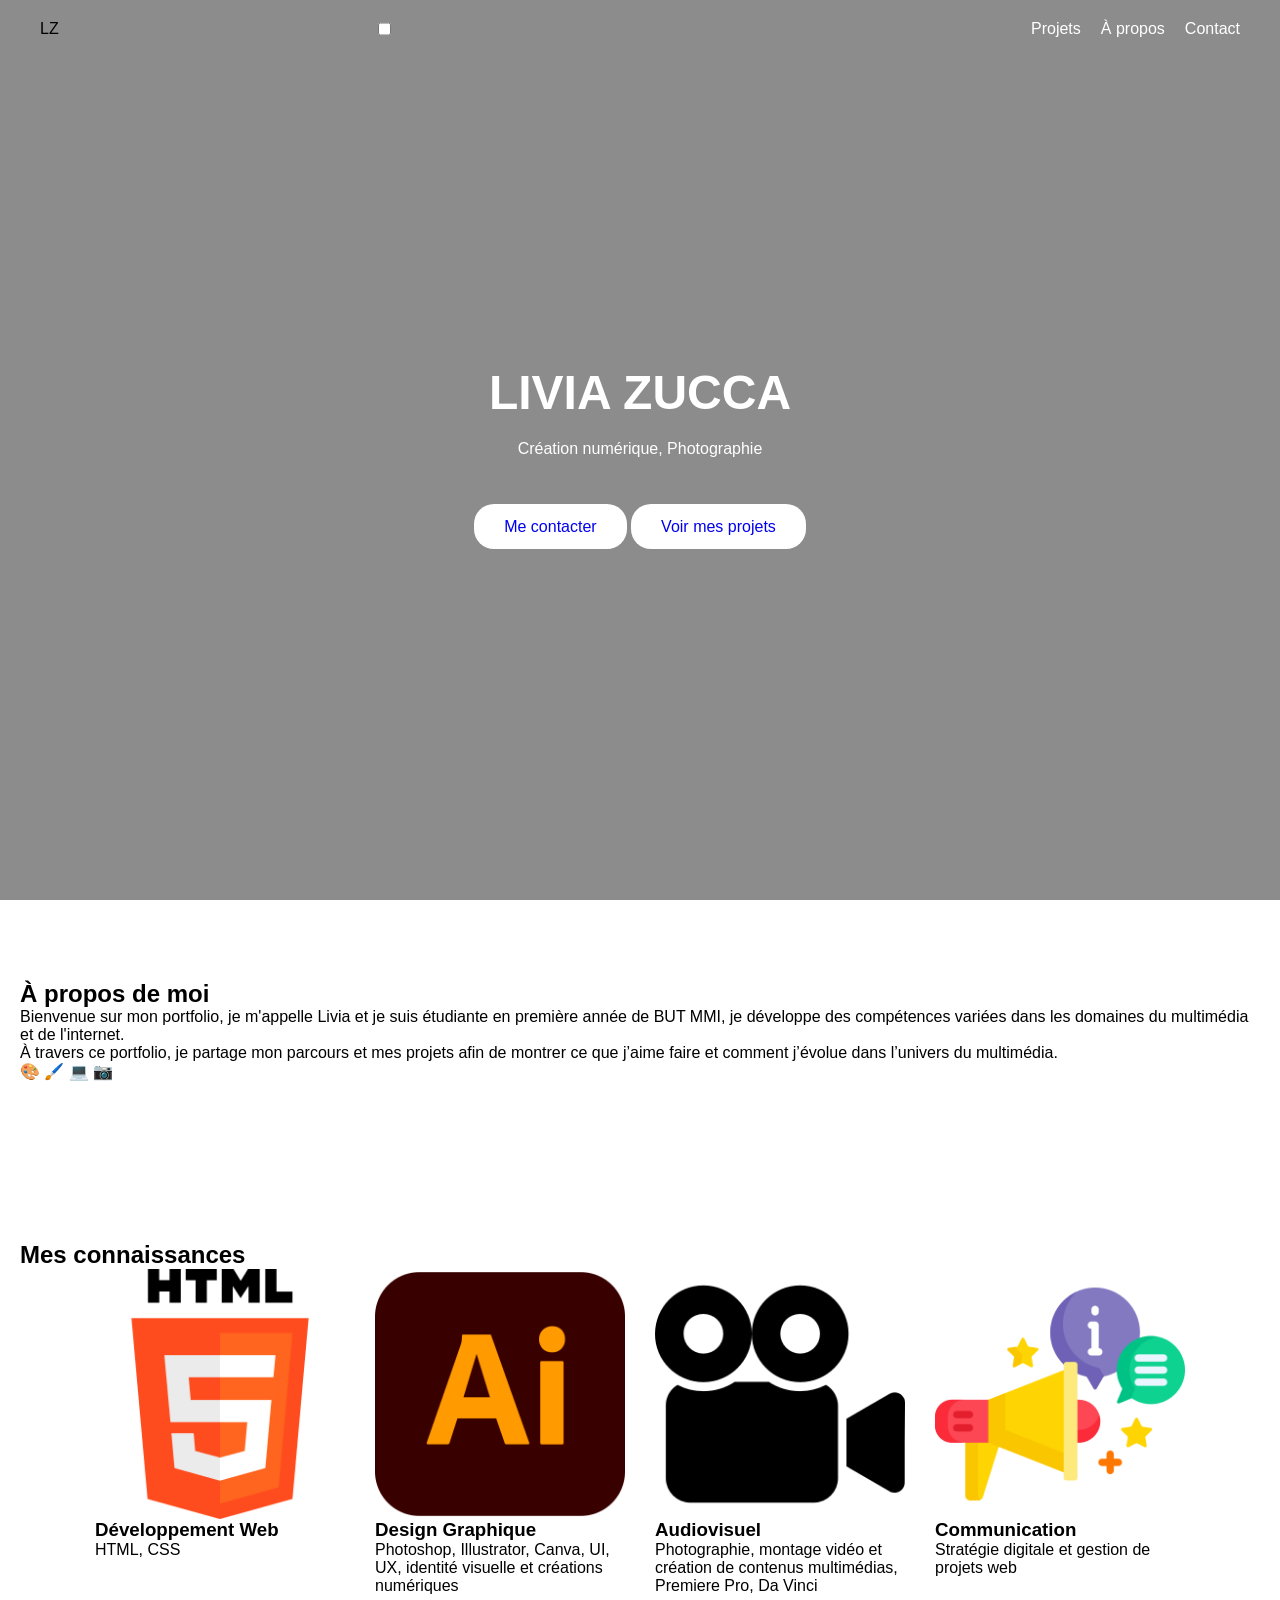
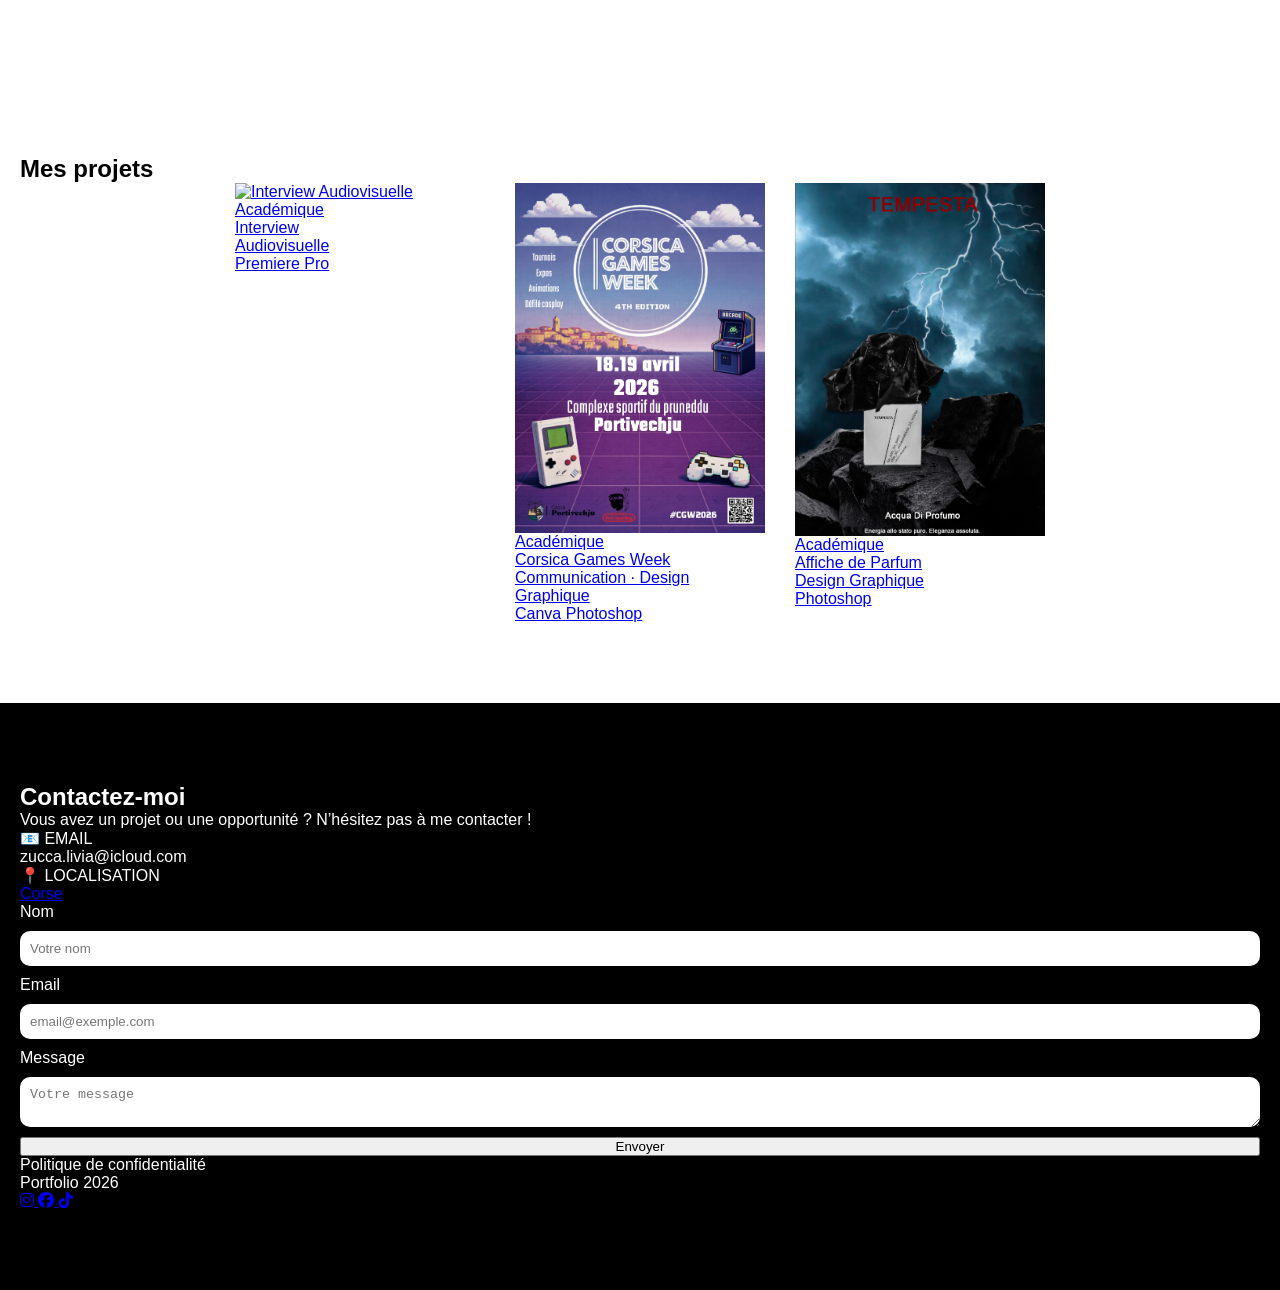
==== commit 84cca20d: "Update index.html" ====
--- a/index.html
+++ b/index.html
@@ -3,126 +3,265 @@
 <head>
   <meta charset="UTF-8">
   <meta name="viewport" content="width=device-width, initial-scale=1.0">
-
-  <!-- SEO -->
-  <title>Portfolio | Livia Zucca</title>
-  <meta name="description" content="Portfolio de Livia Zucca - création numérique, design et audiovisuel">
-
-  <!-- PERF -->
-  <link rel="preload" as="image" href="img/moi.webp">
-
-  <!-- CSS -->
-  <link rel="preload" href="style.css" as="style" onload="this.rel='stylesheet'">
-
-  <!-- FONTS -->
-  <link rel="preconnect" href="https://fonts.googleapis.com">
-  <link rel="preconnect" href="https://fonts.gstatic.com" crossorigin>
+  <title>Portfolio</title>
+
+  <link rel="stylesheet" href="style.css">
   <link href="https://fonts.googleapis.com/css2?family=Montserrat:wght@300;400;500&display=swap" rel="stylesheet">
 
-  <!-- ICONS -->
-  <link rel="preload" href="https://cdnjs.cloudflare.com/ajax/libs/font-awesome/6.5.1/css/all.min.css" as="style" onload="this.rel='stylesheet'">
-
+  <link
+    rel="stylesheet"
+    href="https://cdnjs.cloudflare.com/ajax/libs/font-awesome/6.5.1/css/all.min.css"
+  />
 </head>
 
 <body>
 
-<!-- HERO -->
-<div class="hero">
-
-  <!-- IMAGE LCP OPTIMISÉE -->
-  <img src="img/moi.webp" alt="Photo de Livia Zucca" class="hero-img" fetchpriority="high">
-
-  <div class="hero-top">
-    <div class="logo">LZ</div>
-
-    <input type="checkbox" id="menu-toggle">
-    <label for="menu-toggle" class="burger">
-      <span></span>
-      <span></span>
-      <span></span>
-    </label>
-
-    <nav class="nav menu">
-      <a href="#projects">Projets</a>
-      <a href="#about">À propos</a>
-      <a href="#contact">Contact</a>
-    </nav>
+  <!-- HERO (page 1 avec image) -->
+  <div class="hero">
+
+    <div class="hero-top">
+      <div class="logo">LZ</div>
+
+      <input type="checkbox" id="menu-toggle">
+      <label for="menu-toggle" class="burger">
+        <span></span>
+        <span></span>
+        <span></span>
+      </label>
+
+      <nav class="nav menu">
+        <a href="#projects">Projets</a>
+        <a href="#about">À propos</a>
+        <a href="#contact">Contact</a>
+      </nav>
+    </div>
+
+    <div class="hero-center">
+      <h1>LIVIA ZUCCA</h1>
+      <p>Création numérique, Photographie</p>
+
+      <div class="buttons">
+        <a href="#contact" class="btn">Me contacter</a>
+        <a href="#projects" class="btn">Voir mes projets</a>
+      </div>
+    </div>
+
   </div>
 
-  <div class="hero-center">
-    <h1>LIVIA ZUCCA</h1>
-    <p>Création numérique, Photographie</p>
-
-    <div class="buttons">
-      <a href="#contact" class="btn">Me contacter</a>
-      <a href="#projects" class="btn">Voir mes projets</a>
-    </div>
-  </div>
-
-</div>
-
-<main class="portfolio-content">
-
-<!-- ABOUT -->
-<section class="about" id="about">
-  <div class="about-card">
-    <h2>À propos de moi</h2>
-    <p>Étudiante en BUT MMI, je développe des compétences en web, design et audiovisuel.</p>
-  </div>
-</section>
-
-<!-- SKILLS -->
-<section class="skills">
-  <h2>Mes compétences</h2>
-
-  <div class="skills-container">
-
-    <div class="skill-card">
-      <img src="icons/html.webp" alt="HTML" width="55" height="55" loading="lazy">
-      <h3>Web</h3>
-      <p>HTML, CSS</p>
-    </div>
-
-    <div class="skill-card">
-      <img src="icons/illustrator.webp" alt="Illustrator" width="55" height="55" loading="lazy">
-      <h3>Design</h3>
-      <p>Photoshop, Canva</p>
-    </div>
-
-  </div>
-</section>
-
-<!-- PROJECTS -->
-<section class="projects" id="projects">
-  <h2>Mes projets</h2>
-
-  <div class="projects-container">
-
-    <a href="#" class="project-card">
-      <img src="img/projet-interview.webp" alt="Projet interview" width="400" height="260" loading="lazy">
-    </a>
-
-    <a href="#" class="project-card">
-      <img src="img/projet-corsica.webp" alt="Projet Corsica" width="400" height="260" loading="lazy">
-    </a>
-
-  </div>
-</section>
-
-<!-- CONTACT -->
-<section class="contact" id="contact">
-  <h2>Contact</h2>
-
-  <form class="contact-form">
-    <input type="text" placeholder="Nom">
-    <input type="email" placeholder="Email">
-    <textarea placeholder="Message"></textarea>
-    <button type="submit">Envoyer</button>
-  </form>
-
-</section>
-
-</main>
+
+  <!-- ✅ WRAPPER POUR TOUT LE RESTE -->
+  <main class="portfolio-content">
+
+    <!-- ABOUT -->
+    <section class="about" id="about">
+      <div class="about-card">
+
+        <h2>À propos de moi</h2>
+
+        <p>
+          Bienvenue sur mon portfolio, je m'appelle Livia et je suis étudiante en première année de BUT MMI, je développe des compétences variées
+          dans les domaines du multimédia et de l'internet.
+        </p>
+
+        <p>
+          À travers ce portfolio, je partage mon parcours et mes projets afin de montrer
+          ce que j’aime faire et comment j’évolue dans l’univers du multimédia.
+        </p>
+
+        <div class="skills-icons">
+          <span>🎨</span>
+          <span>🖌️</span>
+          <span>💻</span>
+          <span>📷</span>
+        </div>
+
+      </div>
+    </section>
+
+
+    <!-- SKILLS -->
+    <section class="skills">
+
+      <h2>Mes connaissances</h2>
+      
+
+      <div class="skills-container">
+
+        <div class="skill-card">
+          <img src="icons/html.png" alt="HTML">
+          <h3>Développement Web</h3>
+          <p>HTML, CSS</p>
+        </div>
+
+        <div class="skill-card">
+          <img src="icons/illustrator.png" alt="Illustrator">
+          <h3>Design Graphique</h3>
+          <p>Photoshop, Illustrator, Canva, UI, UX, identité visuelle et créations numériques</p>
+        </div>
+
+        <div class="skill-card">
+          <img src="icons/camera.png" alt="Audiovisuel">
+          <h3>Audiovisuel</h3>
+          <p>Photographie, montage vidéo et création de contenus multimédias, Premiere Pro, Da Vinci</p>
+        </div>
+
+        <div class="skill-card">
+          <img src="icons/communication.png" alt="Communication">
+          <h3>Communication</h3>
+          <p>Stratégie digitale et gestion de projets web</p>
+        </div>
+
+      </div>
+    </section>
+
+
+    <!-- PROJECTS -->
+    <section class="projects" id="projects">
+
+      <h2 class="projects-title">Mes projets</h2>
+
+      <div class="projects-container">
+
+        <!-- PROJET 1 -->
+        <a href="projet-interview.html" class="project-link">
+          <div class="project-card">
+
+            <div class="project-image">
+              <img src="img/projet-interview.jpg" alt="Interview Audiovisuelle">
+            </div>
+
+            <div class="project-infos">
+              <span class="project-academic">Académique</span>
+
+              <p class="project-name">Interview</p>
+              <p class="project-type">Audiovisuelle</p>
+
+              <div class="project-tags">
+                <span>Premiere Pro</span>
+              </div>
+            </div>
+
+          </div>
+        </a>
+
+        <!-- PROJET 2 -->
+        <a href="projet-corsica.html" class="project-link">
+          <div class="project-card">
+
+            <div class="project-image">
+              <img src="img/projet-corsica.jpg" alt="Corsica Games Week">
+            </div>
+
+            <div class="project-infos">
+              <span class="project-academic">Académique</span>
+              <p class="project-name">Corsica Games Week</p>
+              <p class="project-type">Communication · Design Graphique</p>
+
+              <div class="project-tags">
+                <span>Canva</span>
+                <span>Photoshop</span>
+              </div>
+            </div>
+
+          </div>
+        </a>
+
+        <!-- PROJET 3 -->
+        <a href="projet-parfum.html" class="project-link">
+          <div class="project-card">
+
+            <div class="project-image">
+              <img src="img/projet-parfum.jpg" alt="Affiche de Parfum">
+            </div>
+
+            <div class="project-infos">
+              <span class="project-academic">Académique</span>
+              <p class="project-name">Affiche de Parfum</p>
+              <p class="project-type">Design Graphique</p>
+
+              <div class="project-tags">
+                <span>Photoshop</span>
+              </div>
+            </div>
+
+          </div>
+        </a>
+
+      </div>
+    </section>
+
+
+    <!-- CONTACT -->
+    <section class="contact" id="contact">
+
+      <h2 class="contact-title">Contactez-moi</h2>
+      <p class="contact-subtitle">
+        Vous avez un projet ou une opportunité ? N’hésitez pas à me contacter !
+      </p>
+
+      <div class="contact-container">
+
+        <!-- GAUCHE -->
+        <div class="contact-infos">
+
+          <div class="info-block">
+            <p class="info-title">📧 EMAIL</p>
+            <p class="info-text">zucca.livia@icloud.com</p>
+          </div>
+
+          <div class="info-block">
+            <p class="info-title">📍 LOCALISATION</p>
+            <a 
+              href="https://www.google.com/maps/place/Corse"
+              target="_blank"
+              class="info-link"
+            >
+              Corse
+            </a>
+          </div>
+
+        </div>
+
+        <!-- DROITE -->
+        <form class="contact-form">
+
+          <label>Nom</label>
+          <input type="text" placeholder="Votre nom">
+
+          <label>Email</label>
+          <input type="email" placeholder="email@exemple.com">
+
+          <label>Message</label>
+          <textarea placeholder="Votre message"></textarea>
+
+          <button type="submit" class="send-btn">Envoyer</button>
+        </form>
+
+      </div>
+
+      <div class="contact-footer">
+
+        <div class="footer-text">
+          <p class="privacy">Politique de confidentialité</p>
+          <p class="portfolio-year">Portfolio 2026</p>
+        </div>
+
+        <div class="socials">
+          <a href="https://www.instagram.com/TON_PSEUDO/" target="_blank">
+            <i class="fa-brands fa-instagram"></i>
+          </a>
+          <a href="https://www.facebook.com/" target="_blank">
+            <i class="fa-brands fa-facebook"></i>
+          </a>
+          <a href="https://www.tiktok.com/@TON_PSEUDO" target="_blank">
+            <i class="fa-brands fa-tiktok"></i>
+          </a>
+        </div>
+
+      </div>
+    </section>
+
+  </main>
 
 </body>
 </html>
--- a/style.css
+++ b/style.css
@@ -1,8 +1,4 @@
-:root {
-  --menu-bg: rgba(0, 0, 0, 0.85);
-}
-
-/* RESET CLEAN */
+/* RESET */
 * {
   margin: 0;
   padding: 0;
@@ -11,25 +7,31 @@
 
 body {
   font-family: Arial, sans-serif;
-  line-height: 1.6;
 }
 
-/* IMG FIX PERF */
+/* IMG FIX */
 img {
   max-width: 100%;
   height: auto;
   display: block;
 }
 
-/* ================= HERO ================= */
+/* HERO */
 
 .hero {
   height: 100vh;
-  background: url("img/moi.webp") center/cover no-repeat;
+  position: relative;
   display: flex;
+  align-items: center;
   justify-content: center;
-  align-items: center;
-  position: relative;
+}
+
+.hero-img {
+  position: absolute;
+  width: 100%;
+  height: 100%;
+  object-fit: cover;
+  z-index: 0;
 }
 
 .hero::before {
@@ -37,36 +39,27 @@
   position: absolute;
   inset: 0;
   background: rgba(0,0,0,0.45);
+  z-index: 1;
 }
 
 .hero-top,
 .hero-center {
   position: relative;
-  z-index: 1;
+  z-index: 2;
 }
-
-/* TOP */
 
 .hero-top {
   position: absolute;
   top: 0;
   width: 100%;
-  padding: 30px 60px;
+  padding: 20px 40px;
   display: flex;
   justify-content: space-between;
-  align-items: center;
 }
-
-.logo {
-  color: white;
-  font-weight: bold;
-}
-
-/* NAV */
 
 .nav {
   display: flex;
-  gap: 30px;
+  gap: 20px;
 }
 
 .nav a {
@@ -74,157 +67,53 @@
   text-decoration: none;
 }
 
-/* BURGER */
-
-#menu-toggle {
-  display: none;
-}
-
-.burger {
-  display: none;
-  flex-direction: column;
-  gap: 6px;
-  cursor: pointer;
-}
-
-.burger span {
-  width: 28px;
-  height: 3px;
-  background: white;
-}
-
-/* CENTER */
-
 .hero-center {
   text-align: center;
 }
 
 .hero-center h1 {
-  font-family: 'Montserrat', sans-serif;
-  font-size: 52px;
-  letter-spacing: 6px;
   color: white;
+  font-size: 48px;
 }
 
 .hero-center p {
-  font-family: 'Montserrat', sans-serif;
-  font-size: 20px;
-  margin-top: 40px;
   color: white;
+  margin-top: 20px;
 }
 
-/* BUTTONS */
-
 .buttons {
-  margin-top: 100px;
-  display: flex;
-  gap: 20px;
-  justify-content: center;
+  margin-top: 60px;
 }
 
 .btn {
-  padding: 16px 40px;
-  background: rgba(255,255,255,0.8);
-  color: black;
+  padding: 14px 30px;
+  background: white;
   border-radius: 20px;
   text-decoration: none;
-  transition: 0.3s;
 }
 
-.btn:hover {
-  transform: scale(1.05);
-}
+/* SECTIONS */
 
-/* ================= ABOUT ================= */
-
-.about {
-  min-height: 100vh;
-  display: flex;
-  justify-content: center;
-  align-items: center;
+section {
   padding: 80px 20px;
 }
 
-.about-card {
-  max-width: 900px;
-  padding: 60px;
-  border-radius: 25px;
-  background: rgba(255,255,255,0.1);
-  backdrop-filter: blur(10px);
-  text-align: center;
-}
-
-.about-card h2 {
-  font-size: 40px;
-  margin-bottom: 30px;
-}
-
-.about-card p {
-  margin-bottom: 20px;
-}
-
-/* ================= SKILLS ================= */
-
-.skills {
-  padding: 100px 40px;
-  text-align: center;
-}
-
-.skills-container {
+.skills-container,
+.projects-container {
   display: flex;
-  gap: 40px;
+  gap: 30px;
   justify-content: center;
   flex-wrap: wrap;
 }
 
-.skill-card {
+.skill-card,
+.project-card {
   width: 250px;
-  padding: 30px;
-  border-radius: 20px;
-  background: rgba(255,255,255,0.2);
 }
 
-.skill-card img {
-  width: 50px;
-  margin-bottom: 15px;
-}
-
-/* ================= PROJECTS ================= */
-
-.projects {
-  padding: 100px 40px;
-}
-
-.projects-container {
-  display: flex;
-  gap: 40px;
-  flex-wrap: wrap;
-  justify-content: center;
-}
-
-.project-card {
-  width: 350px;
-  border-radius: 20px;
-  overflow: hidden;
-}
-
-.project-image {
-  height: 220px;
-  display: flex;
-  justify-content: center;
-  align-items: center;
-}
-
-.project-infos {
-  padding: 15px;
-  background: #444;
-  color: white;
-}
-
-/* ================= CONTACT ================= */
+/* CONTACT */
 
 .contact {
-  padding: 100px 40px;
   background: black;
   color: white;
 }
@@ -237,37 +126,23 @@
 
 .contact-form input,
 .contact-form textarea {
-  padding: 12px;
+  padding: 10px;
   border-radius: 10px;
   border: none;
 }
 
-/* ================= MOBILE ================= */
+/* MOBILE */
 
 @media (max-width: 768px) {
 
-  .burger {
-    display: flex;
-  }
-
   .nav {
-    position: absolute;
-    top: 100%;
-    right: 20px;
-    flex-direction: column;
-    background: var(--menu-bg);
-    padding: 20px;
-    opacity: 0;
-    pointer-events: none;
-  }
-
-  #menu-toggle:checked + .burger + .menu {
-    opacity: 1;
-    pointer-events: auto;
+    display: none;
   }
 
   .buttons {
+    display: flex;
     flex-direction: column;
+    gap: 10px;
   }
 
 }
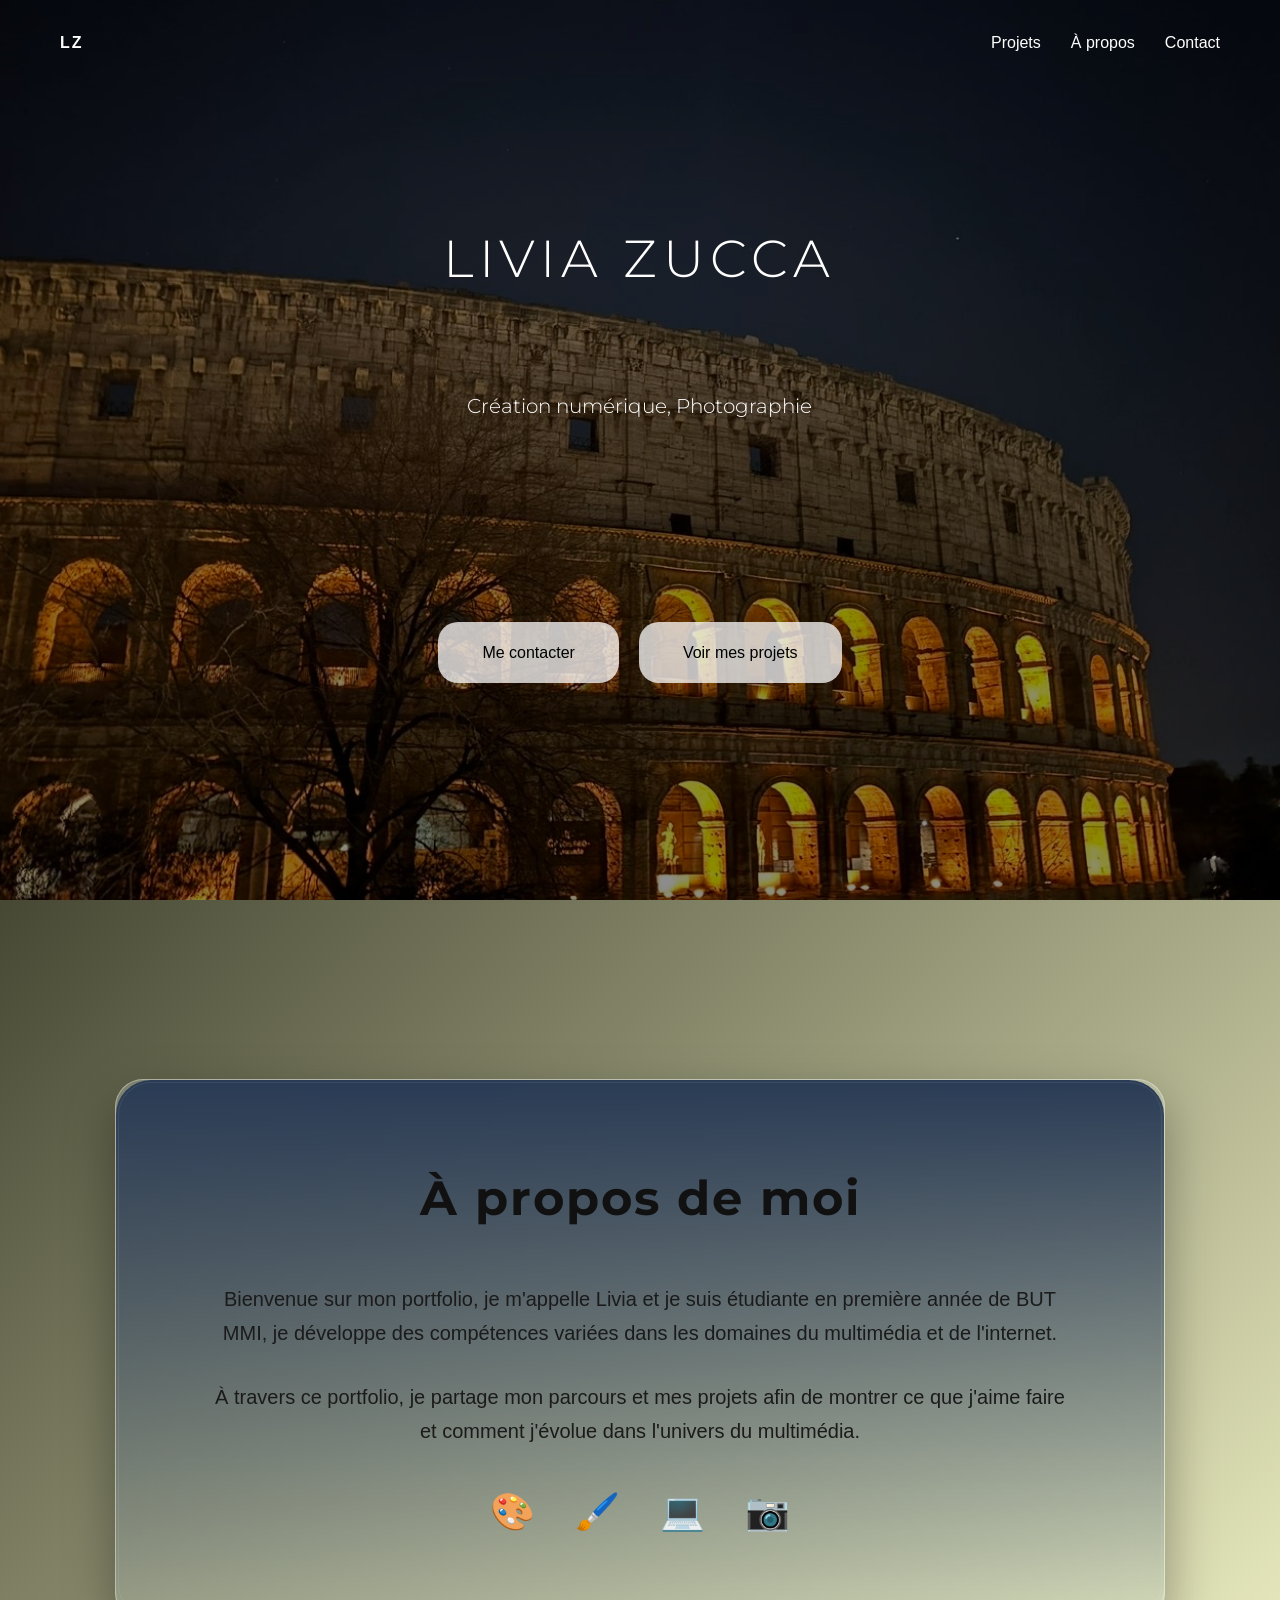
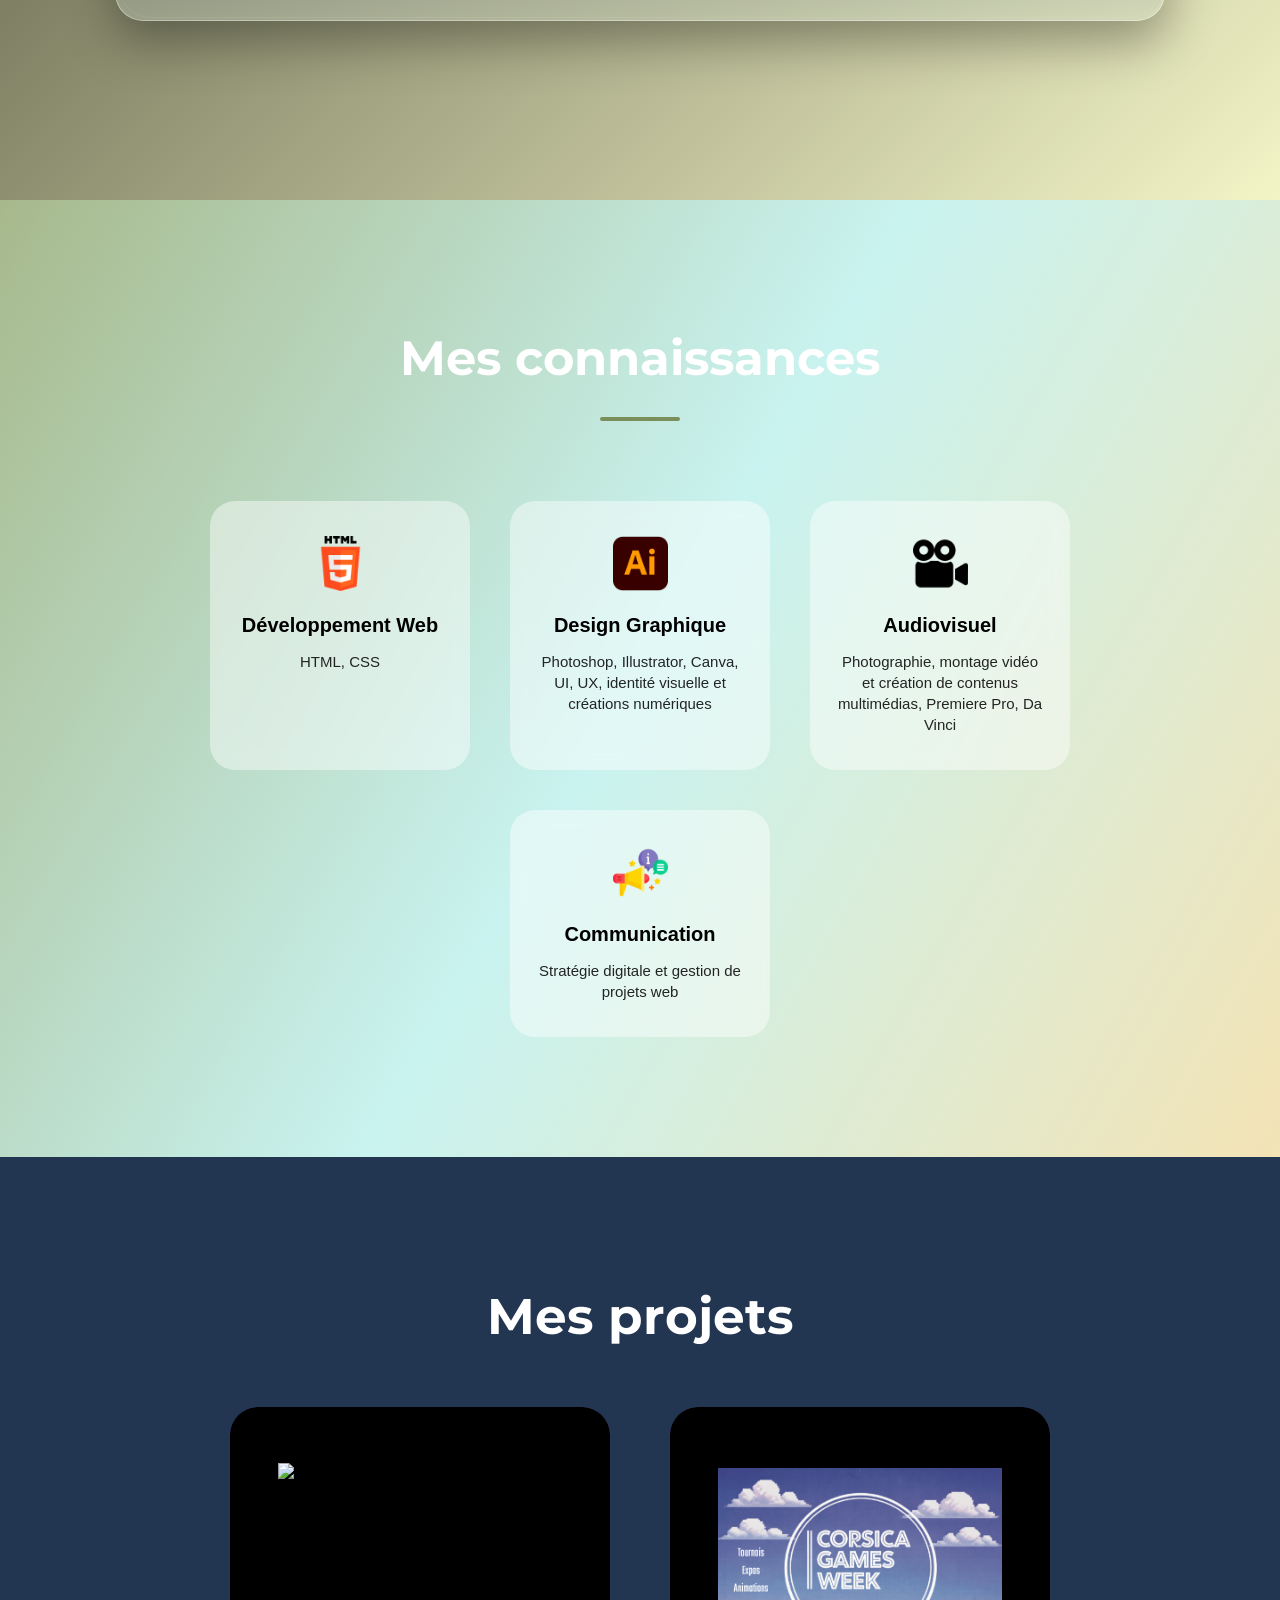
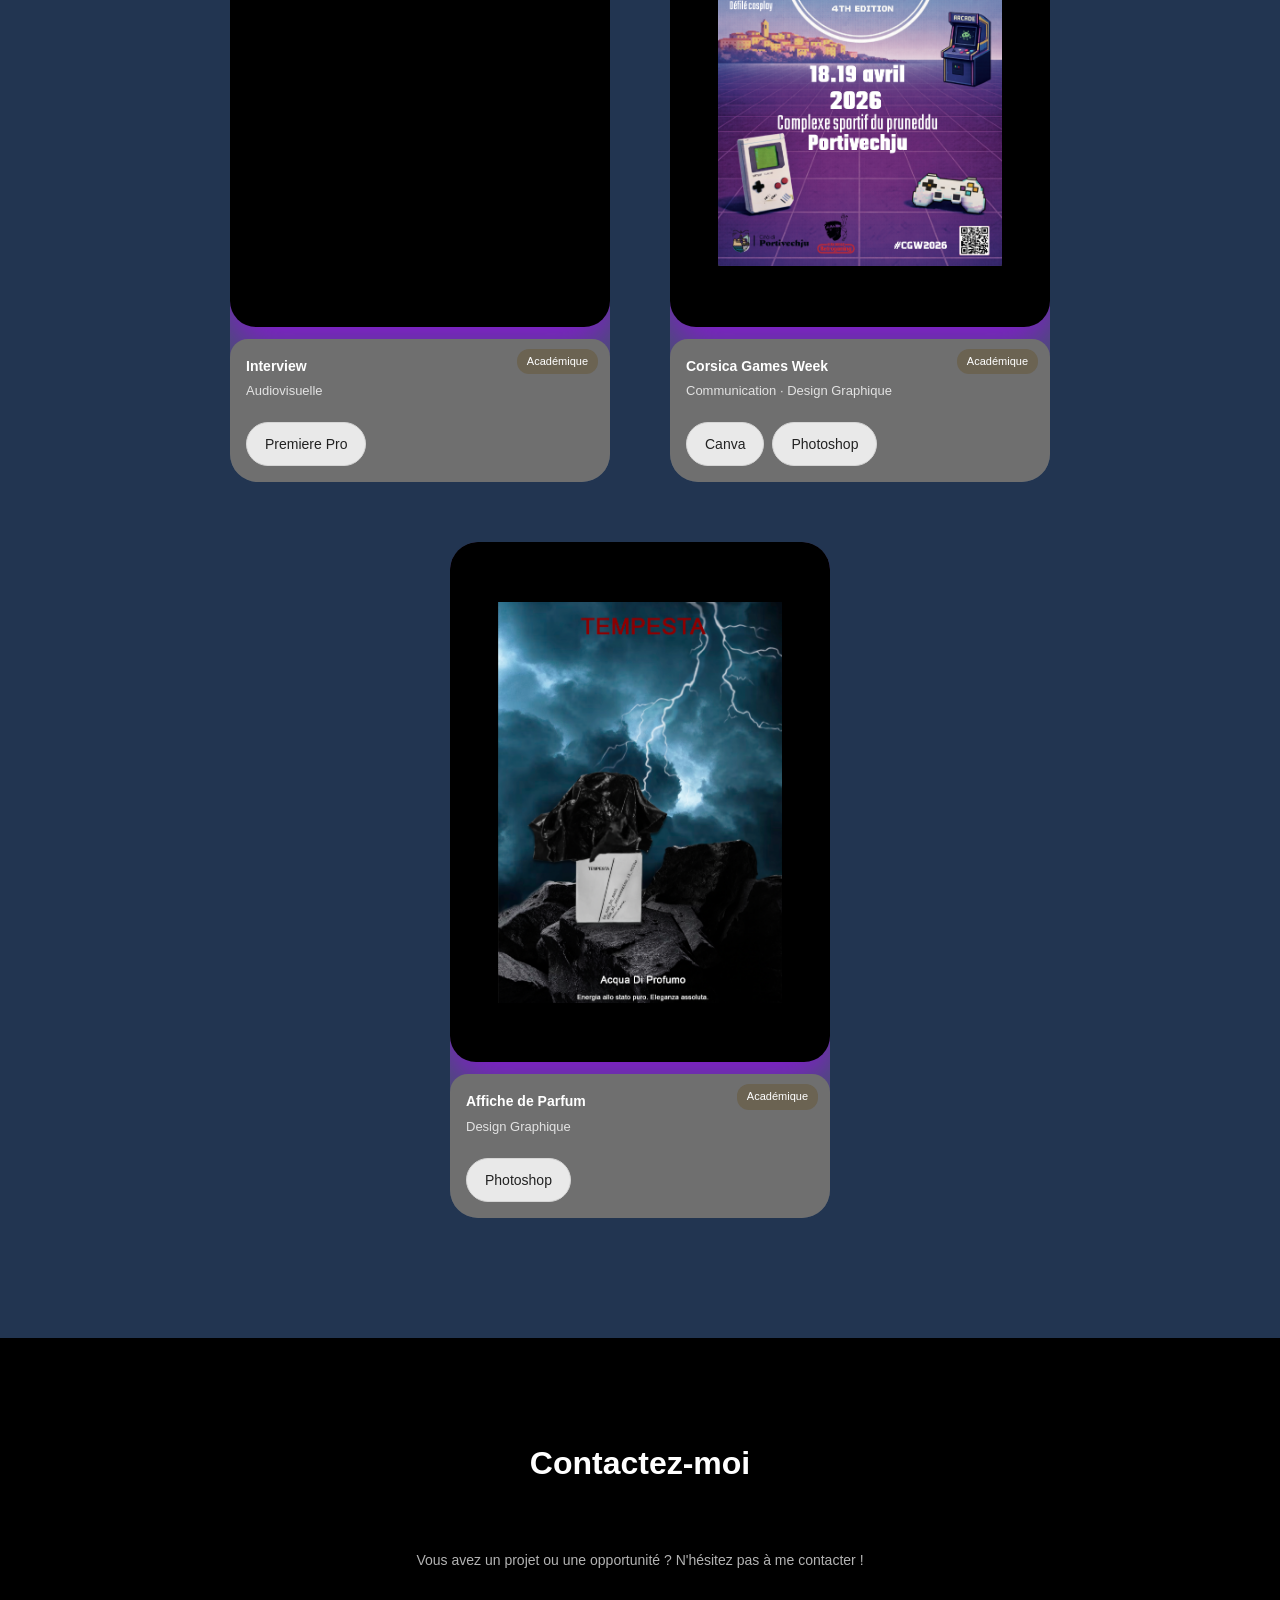
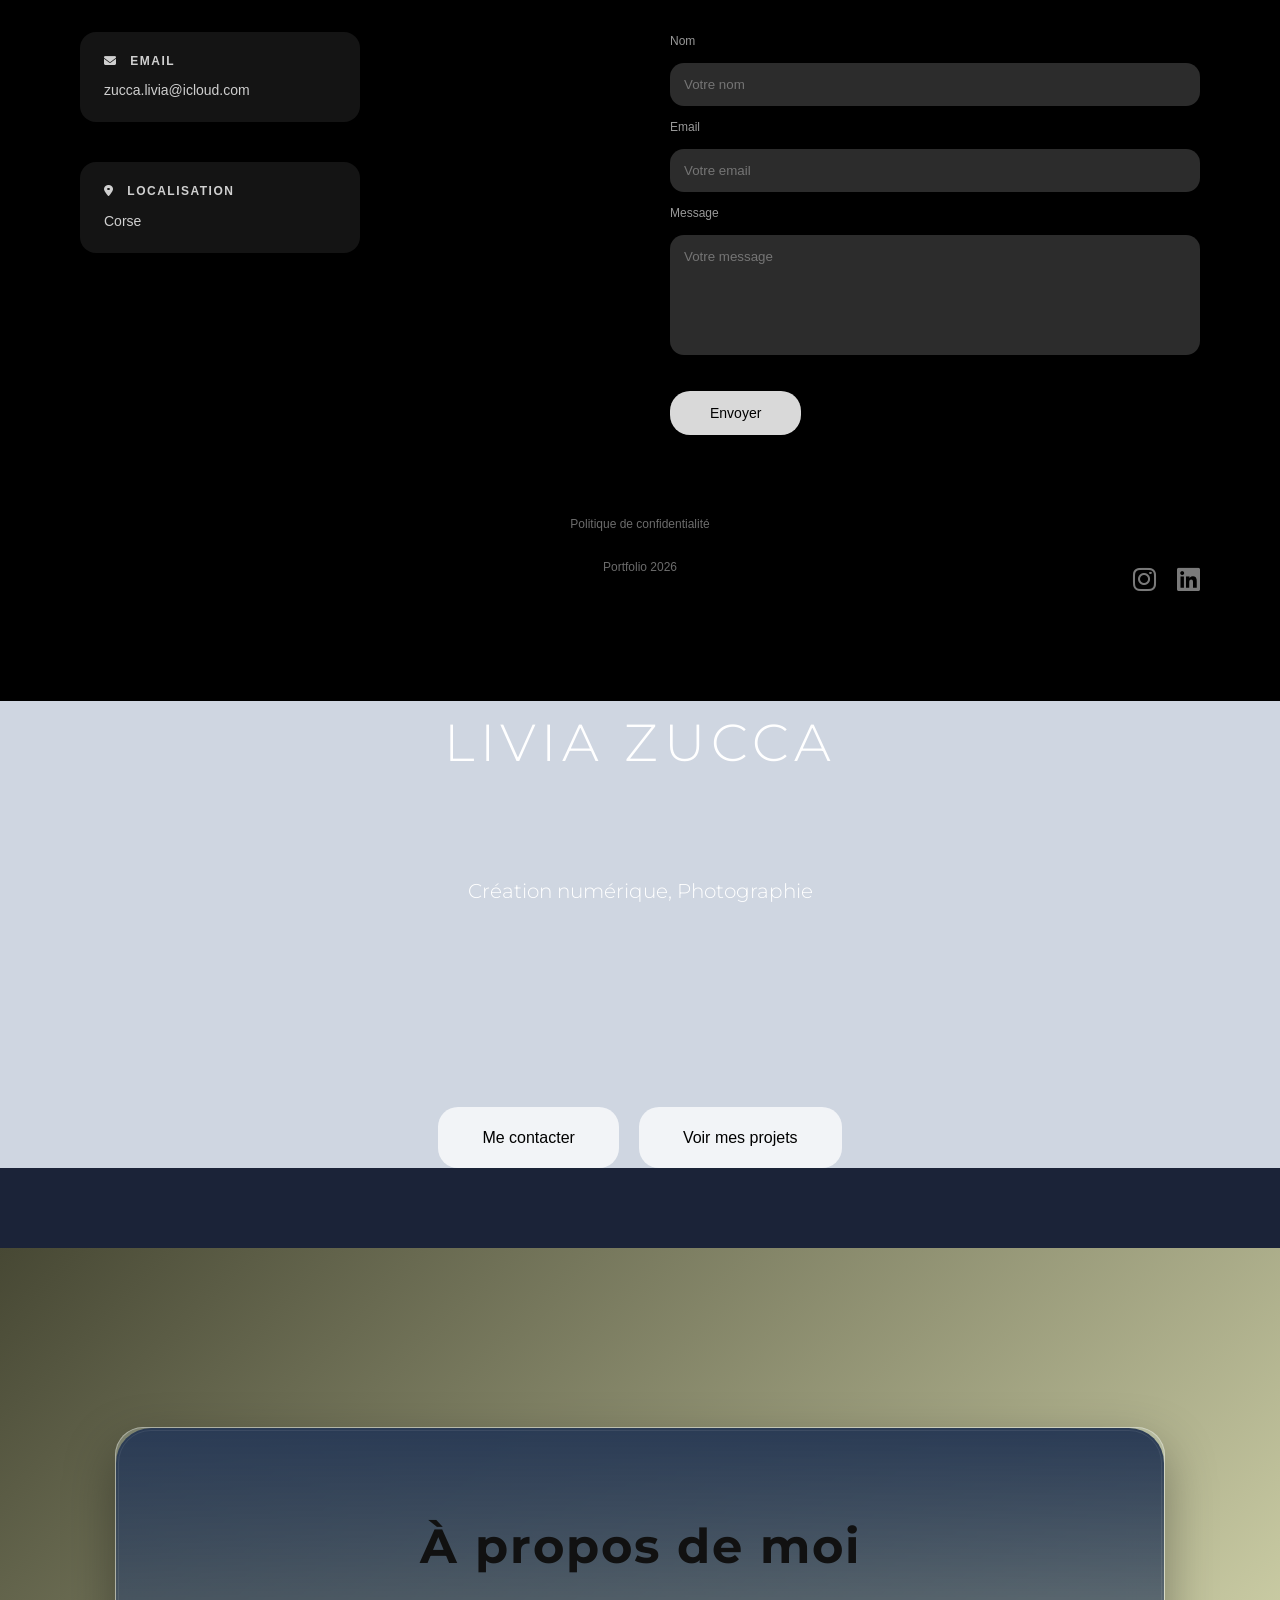
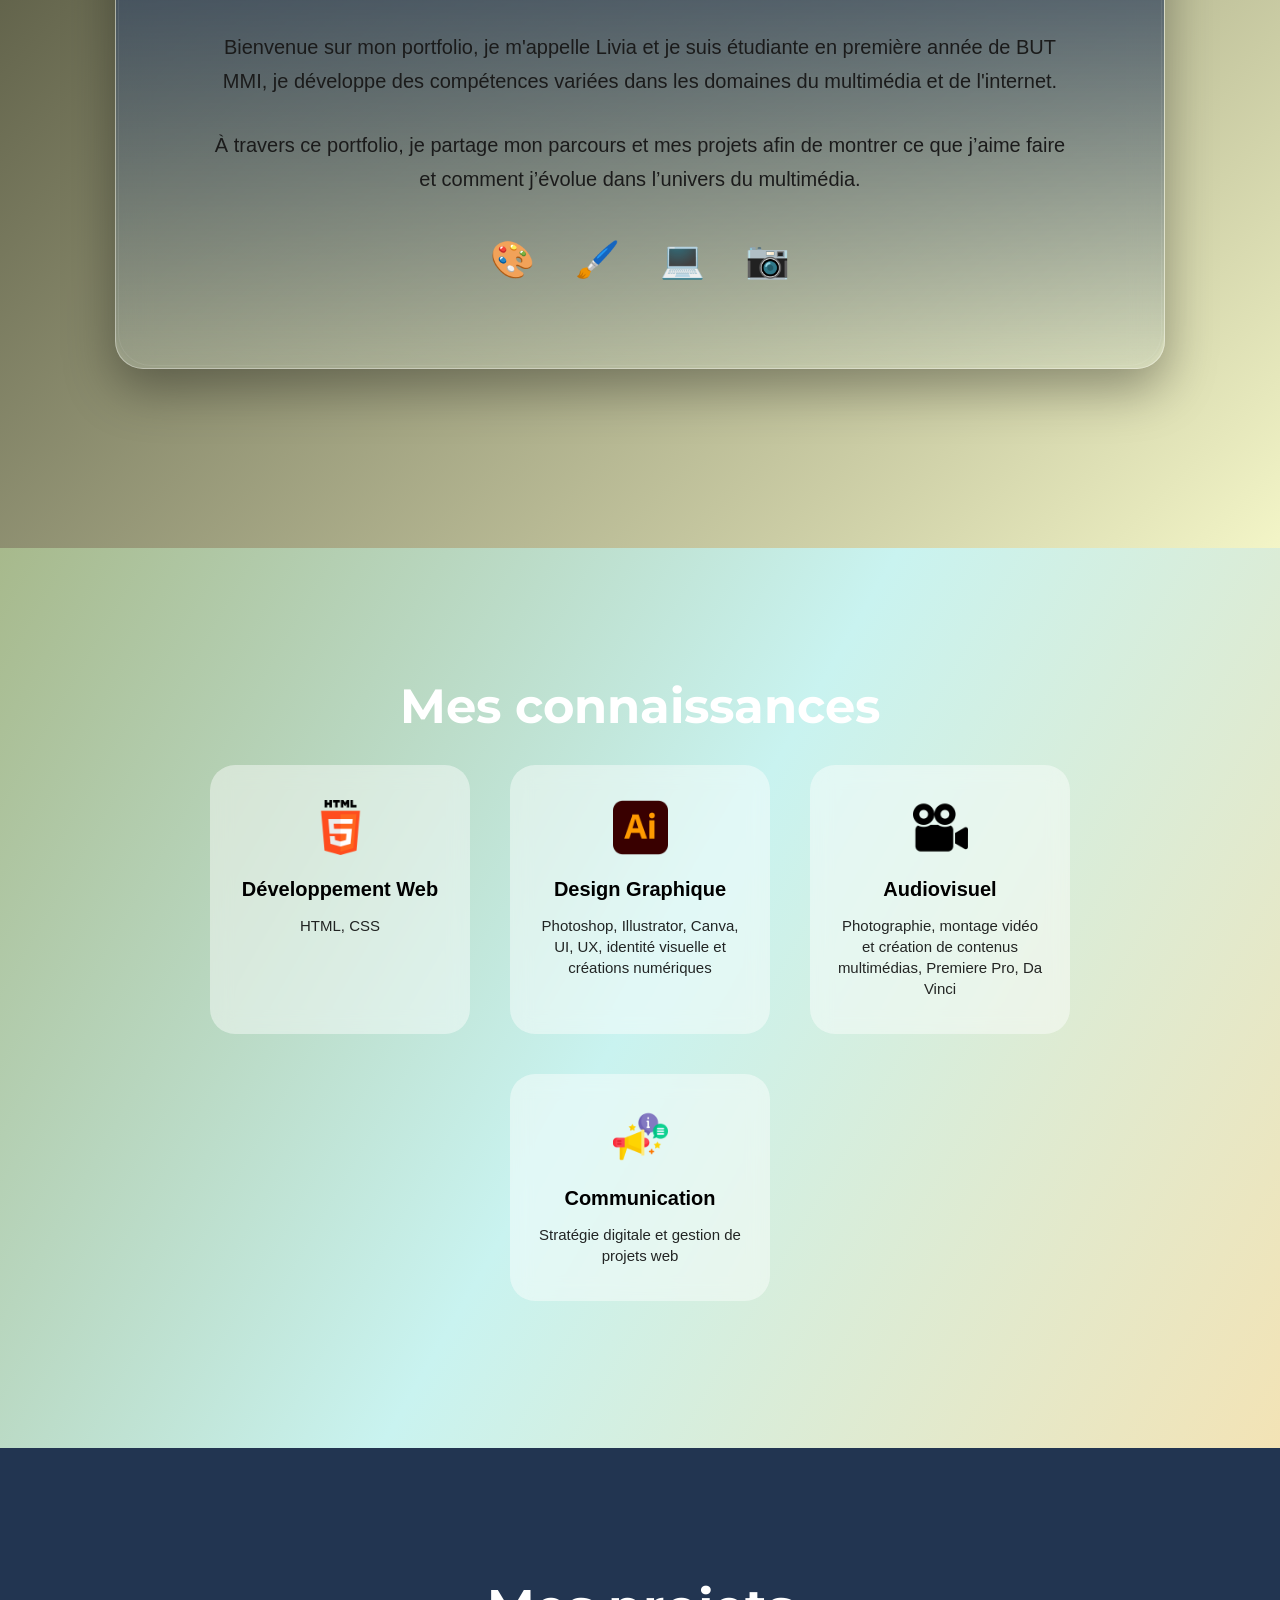
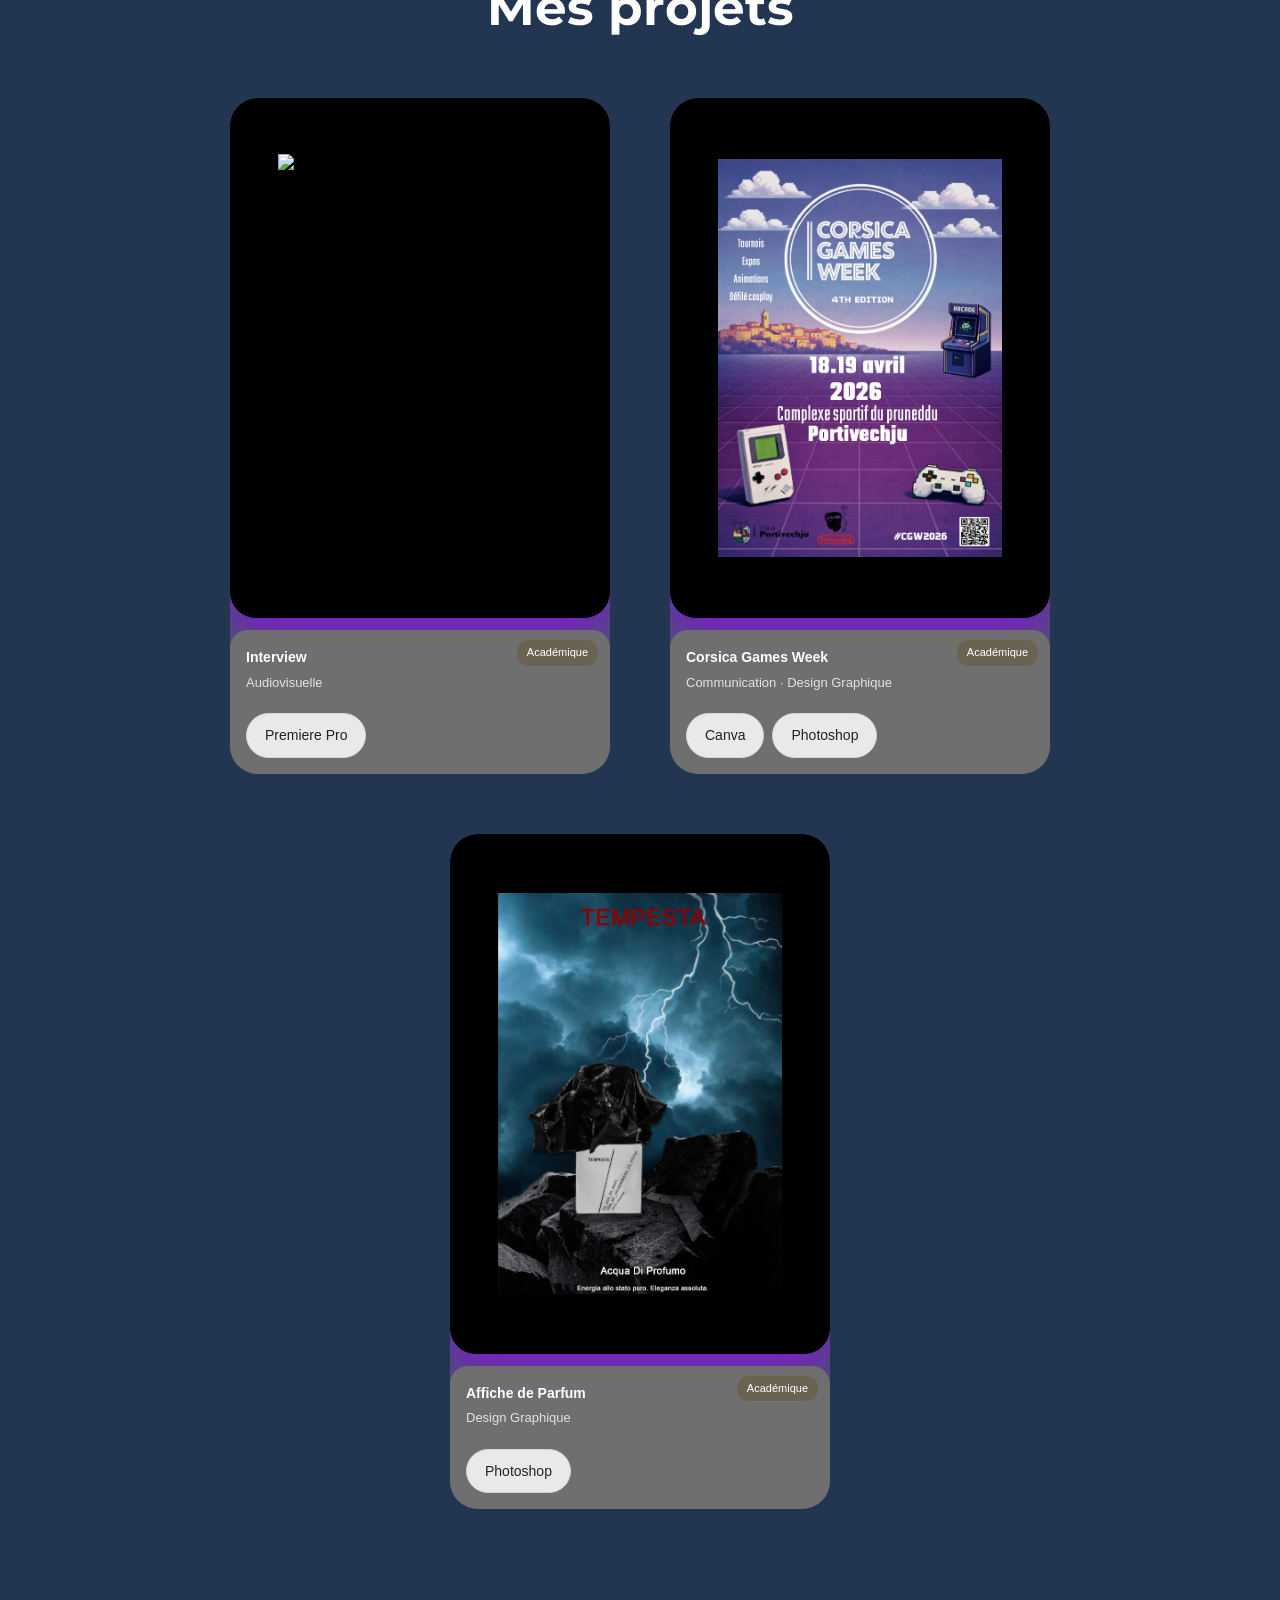
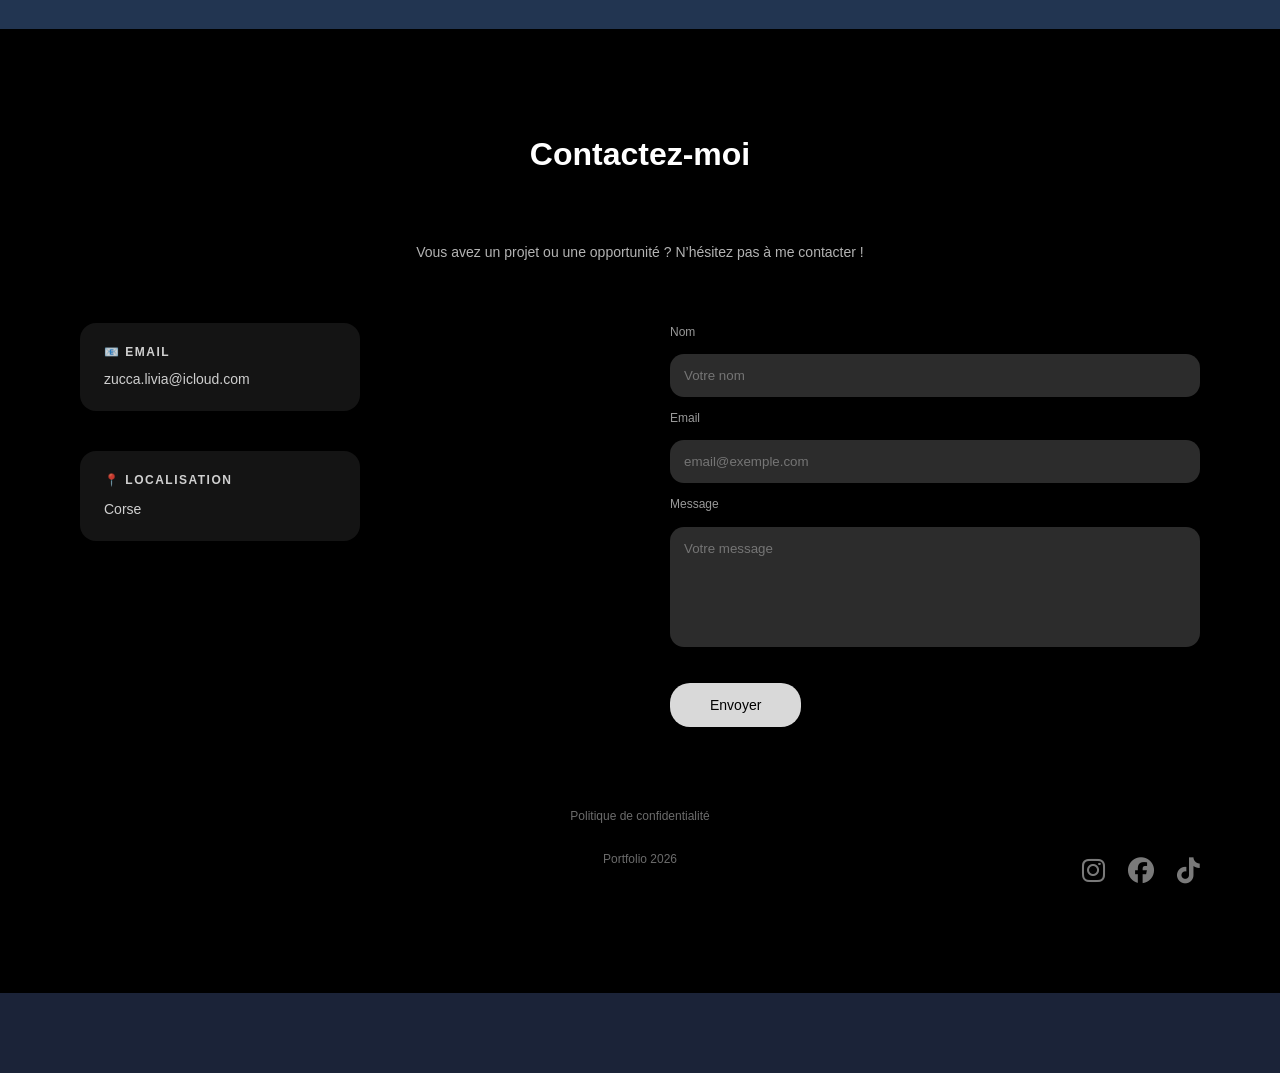
==== commit 5bc8bdbf: "Update index.html" ====
--- a/index.html
+++ b/index.html
@@ -1,40 +1,215 @@
 <!DOCTYPE html>
 <html lang="fr">
 <head>
-  <meta charset="UTF-8">
-  <meta name="viewport" content="width=device-width, initial-scale=1.0">
-  <title>Portfolio</title>
-
-  <link rel="stylesheet" href="style.css">
-  <link href="https://fonts.googleapis.com/css2?family=Montserrat:wght@300;400;500&display=swap" rel="stylesheet">
-
-  <link
-    rel="stylesheet"
-    href="https://cdnjs.cloudflare.com/ajax/libs/font-awesome/6.5.1/css/all.min.css"
-  />
+  <meta charset="UTF-8" />
+  <meta name="viewport" content="width=device-width, initial-scale=1.0" />
+  <meta name="description" content="Portfolio de Livia Zucca, étudiante en BUT MMI – création numérique, photographie, design graphique et développement web." />
+  <title>Livia Zucca – Portfolio</title>
+
+  <!-- Preconnect Google Fonts pour éviter le render-blocking -->
+  <link rel="preconnect" href="https://fonts.googleapis.com" />
+  <link rel="preconnect" href="https://fonts.gstatic.com" crossorigin />
+  <link href="https://fonts.googleapis.com/css2?family=Montserrat:wght@300;400;700&display=swap" rel="stylesheet" />
+
+  <!-- Font Awesome (icônes) -->
+  <link rel="stylesheet" href="https://cdnjs.cloudflare.com/ajax/libs/font-awesome/6.5.0/css/all.min.css" />
+
+  <link rel="stylesheet" href="style.css" />
 </head>
-
 <body>
 
-  <!-- HERO (page 1 avec image) -->
-  <div class="hero">
-
-    <div class="hero-top">
-      <div class="logo">LZ</div>
-
-      <input type="checkbox" id="menu-toggle">
-      <label for="menu-toggle" class="burger">
+  <!-- ===== HERO ===== -->
+  <section class="hero" aria-label="Section d'accueil">
+
+    <input type="checkbox" id="menu-toggle" aria-hidden="true" />
+
+    <header class="hero-top">
+      <div class="logo" aria-label="Logo LZ">LZ</div>
+
+      <label class="burger" for="menu-toggle" aria-label="Ouvrir le menu de navigation" role="button" tabindex="0">
         <span></span>
         <span></span>
         <span></span>
       </label>
 
-      <nav class="nav menu">
+      <nav class="nav" aria-label="Navigation principale">
         <a href="#projects">Projets</a>
         <a href="#about">À propos</a>
         <a href="#contact">Contact</a>
       </nav>
-    </div>
+    </header>
+
+    <div class="hero-center">
+      <h1>LIVIA ZUCCA</h1>
+      <p>Création numérique, Photographie</p>
+      <div class="buttons">
+        <a href="#contact" class="btn">Me contacter</a>
+        <a href="#projects" class="btn">Voir mes projets</a>
+      </div>
+    </div>
+
+  </section>
+
+  <!-- ===== À PROPOS ===== -->
+  <section class="about" id="about" aria-labelledby="about-title">
+    <div class="about-card">
+      <h2 id="about-title">À propos de moi</h2>
+      <p>
+        Bienvenue sur mon portfolio, je m'appelle Livia et je suis étudiante en première année de BUT MMI,
+        je développe des compétences variées dans les domaines du multimédia et de l'internet.
+      </p>
+      <p>
+        À travers ce portfolio, je partage mon parcours et mes projets afin de montrer
+        ce que j'aime faire et comment j'évolue dans l'univers du multimédia.
+      </p>
+      <div class="skills-icons" aria-label="Icônes de compétences">
+        <span role="img" aria-label="Peinture">🎨</span>
+        <span role="img" aria-label="Pinceau">🖌️</span>
+        <span role="img" aria-label="Ordinateur">💻</span>
+        <span role="img" aria-label="Appareil photo">📷</span>
+      </div>
+    </div>
+  </section>
+
+  <!-- ===== COMPÉTENCES ===== -->
+  <section class="skills" id="skills" aria-labelledby="skills-title">
+    <h2 id="skills-title">Mes connaissances</h2>
+    <div class="skills-line" aria-hidden="true"></div>
+    <div class="skills-container">
+
+      <article class="skill-card">
+        <img src="icons/html.png" alt="Logo HTML" width="55" height="55" loading="lazy" />
+        <h3>Développement Web</h3>
+        <p>HTML, CSS</p>
+      </article>
+
+      <article class="skill-card">
+        <img src="icons/illustrator.png" alt="Logo Adobe Illustrator" width="55" height="55" loading="lazy" />
+        <h3>Design Graphique</h3>
+        <p>Photoshop, Illustrator, Canva, UI, UX, identité visuelle et créations numériques</p>
+      </article>
+
+      <article class="skill-card">
+        <img src="icons/camera.png" alt="Icône audiovisuel" width="55" height="55" loading="lazy" />
+        <h3>Audiovisuel</h3>
+        <p>Photographie, montage vidéo et création de contenus multimédias, Premiere Pro, Da Vinci</p>
+      </article>
+
+      <article class="skill-card">
+        <img src="icons/communication.png" alt="Icône communication" width="55" height="55" loading="lazy" />
+        <h3>Communication</h3>
+        <p>Stratégie digitale et gestion de projets web</p>
+      </article>
+
+    </div>
+  </section>
+
+  <!-- ===== PROJETS ===== -->
+  <section class="projects" id="projects" aria-labelledby="projects-title">
+    <h2 id="projects-title">Mes projets</h2>
+    <div class="projects-container">
+
+      <article class="project-card">
+        <a href="projet-interview.html" class="project-link" aria-label="Voir le projet Interview Audiovisuelle">
+          <div class="project-image">
+            <img src="img/projet-interview.jpg" alt="Aperçu du projet Interview Audiovisuelle" width="380" height="260" loading="lazy" />
+          </div>
+          <div class="project-infos">
+            <span class="project-academic">Académique</span>
+            <p class="project-name">Interview</p>
+            <p class="project-type">Audiovisuelle</p>
+            <div class="project-tags">
+              <span>Premiere Pro</span>
+            </div>
+          </div>
+        </a>
+      </article>
+
+      <article class="project-card">
+        <a href="projet-corsica.html" class="project-link" aria-label="Voir le projet Corsica Games Week">
+          <div class="project-image">
+            <img src="img/projet-corsica.jpg" alt="Aperçu du projet Corsica Games Week" width="380" height="260" loading="lazy" />
+          </div>
+          <div class="project-infos">
+            <span class="project-academic">Académique</span>
+            <p class="project-name">Corsica Games Week</p>
+            <p class="project-type">Communication · Design Graphique</p>
+            <div class="project-tags">
+              <span>Canva</span>
+              <span>Photoshop</span>
+            </div>
+          </div>
+        </a>
+      </article>
+
+      <article class="project-card">
+        <a href="projet-parfum.html" class="project-link" aria-label="Voir le projet Affiche de Parfum">
+          <div class="project-image">
+            <img src="img/projet-parfum.jpg" alt="Aperçu du projet Affiche de Parfum" width="380" height="260" loading="lazy" />
+          </div>
+          <div class="project-infos">
+            <span class="project-academic">Académique</span>
+            <p class="project-name">Affiche de Parfum</p>
+            <p class="project-type">Design Graphique</p>
+            <div class="project-tags">
+              <span>Photoshop</span>
+            </div>
+          </div>
+        </a>
+      </article>
+
+    </div>
+  </section>
+
+  <!-- ===== CONTACT ===== -->
+  <section class="contact" id="contact" aria-labelledby="contact-title">
+    <h2 id="contact-title" class="contact-title">Contactez-moi</h2>
+    <p class="contact-subtitle">Vous avez un projet ou une opportunité ? N'hésitez pas à me contacter !</p>
+
+    <div class="contact-container">
+
+      <!-- Infos -->
+      <div class="contact-infos">
+        <div class="info-block">
+          <p class="info-title"><i class="fa fa-envelope" aria-hidden="true"></i> EMAIL</p>
+          <a href="mailto:zucca.livia@icloud.com" class="info-link">zucca.livia@icloud.com</a>
+        </div>
+        <div class="info-block">
+          <p class="info-title"><i class="fa fa-map-marker-alt" aria-hidden="true"></i> LOCALISATION</p>
+          <a href="https://www.google.com/maps/place/Corse" class="info-link" target="_blank" rel="noopener noreferrer">Corse</a>
+        </div>
+      </div>
+
+      <!-- Formulaire -->
+      <form class="contact-form" action="#" method="post" aria-label="Formulaire de contact" novalidate>
+        <label for="nom">Nom</label>
+        <input type="text" id="nom" name="nom" placeholder="Votre nom" autocomplete="name" required />
+
+        <label for="email">Email</label>
+        <input type="email" id="email" name="email" placeholder="Votre email" autocomplete="email" required />
+
+        <label for="message">Message</label>
+        <textarea id="message" name="message" placeholder="Votre message" required></textarea>
+
+        <button type="submit" class="send-btn">Envoyer</button>
+      </form>
+
+    </div>
+
+    <!-- Footer -->
+    <footer class="contact-footer" aria-label="Pied de page">
+      <p class="privacy">Politique de confidentialité</p>
+      <p class="portfolio-year">Portfolio 2026</p>
+      <nav class="socials" aria-label="Réseaux sociaux">
+        <a href="#" aria-label="Instagram de Livia Zucca"><i class="fab fa-instagram" aria-hidden="true"></i></a>
+        <a href="#" aria-label="LinkedIn de Livia Zucca"><i class="fab fa-linkedin" aria-hidden="true"></i></a>
+      </nav>
+    </footer>
+
+  </section>
+
+</body>
+</html>    </div>
 
     <div class="hero-center">
       <h1>LIVIA ZUCCA</h1>
--- a/style.css
+++ b/style.css
@@ -1,148 +1,1069 @@
-/* RESET */
+:root {
+  --menu-bg: rgba(0, 0, 0, 0.85);
+  --menu-text: white;
+}
+
 * {
   margin: 0;
   padding: 0;
   box-sizing: border-box;
+  font-family: Arial, sans-serif;
 }
 
 body {
-  font-family: Arial, sans-serif;
-}
-
-/* IMG FIX */
-img {
-  max-width: 100%;
-  height: auto;
-  display: block;
-}
-
+  font-family: Arial, Helvetica, sans-serif;
+  background: #cfd6e1;
+  color: #000000;
+  line-height: 1.6;
+}
+
+html {
+  scroll-behavior: smooth;
+}
+
+/* ========================= */
 /* HERO */
+/* ========================= */
 
 .hero {
   height: 100vh;
   position: relative;
-  display: flex;
+  background-image: url("img/moi.jpg");
+  background-size: cover;
+  background-position: center;
+  display: flex;
+  justify-content: center;
   align-items: center;
-  justify-content: center;
-}
-
-.hero-img {
-  position: absolute;
-  width: 100%;
-  height: 100%;
-  object-fit: cover;
-  z-index: 0;
 }
 
 .hero::before {
   content: "";
   position: absolute;
-  inset: 0;
-  background: rgba(0,0,0,0.45);
+  top: 0;
+  left: 0;
+  width: 100%;
+  height: 100%;
+  background: rgba(0, 0, 0, 0.45);
+}
+
+.hero-center,
+.hero-top {
+  position: relative;
   z-index: 1;
 }
 
-.hero-top,
 .hero-center {
-  position: relative;
-  z-index: 2;
-}
+  text-align: center;
+}
+
+.hero-center h1 {
+  font-family: 'Montserrat', sans-serif;
+  color: white;
+  font-size: 52px;
+  letter-spacing: 6px;
+  font-weight: 300;
+}
+
+.hero-center p {
+  font-family: 'Montserrat', sans-serif;
+  color: white;
+  font-size: 20px;
+  font-weight: 300;
+  margin-top: 90px;
+}
+
+.buttons {
+  margin-top: 200px;
+  display: flex;
+  gap: 20px;
+  justify-content: center;
+}
+
+.btn {
+  padding: 18px 44px;
+  background: rgba(255, 255, 255, 0.743);
+  color: rgb(0, 0, 0);
+  text-decoration: none;
+  border-radius: 20px;
+  font-size: 16px;
+  font-weight: 400;
+  transition: transform 0.3s ease, box-shadow 0.3s ease;
+}
+
+.btn:hover {
+  transform: scale(1.08);
+  box-shadow: 0 20px 40px rgba(0, 0, 0, 0.35);
+}
+
+.btn:active {
+  transform: scale(1.03);
+}
+
+/* ===== HAUT ===== */
 
 .hero-top {
   position: absolute;
   top: 0;
+  left: 0;
   width: 100%;
-  padding: 20px 40px;
   display: flex;
   justify-content: space-between;
+  align-items: center;
+  padding: 30px 60px;
+}
+
+.logo {
+  color: white;
+  font-weight: bold;
+  letter-spacing: 2px;
 }
 
 .nav {
   display: flex;
-  gap: 20px;
+  gap: 30px;
 }
 
 .nav a {
   color: white;
   text-decoration: none;
-}
-
-.hero-center {
+  font-weight: 300;
+}
+
+/* ===== MENU HAMBURGER ===== */
+
+#menu-toggle {
+  display: none;
+}
+
+.burger {
+  display: none;
+  flex-direction: column;
+  gap: 6px;
+  cursor: pointer;
+}
+
+.burger span {
+  width: 28px;
+  height: 3px;
+  background: white;
+  border-radius: 2px;
+  transition: all 0.4s ease;
+}
+
+#menu-toggle:checked + .burger span:nth-child(1) {
+  transform: rotate(45deg) translate(6px, 6px);
+}
+
+#menu-toggle:checked + .burger span:nth-child(2) {
+  opacity: 0;
+}
+
+#menu-toggle:checked + .burger span:nth-child(3) {
+  transform: rotate(-45deg) translate(6px, -6px);
+}
+
+#menu-toggle:checked + .burger + .menu {
+  opacity: 1;
+  transform: translateY(0);
+}
+
+/* ================= A PROPOS ================= */
+
+.about {
+  min-height: 100vh;
+  background: linear-gradient(135deg, #474834, #f3f5c7);
+  display: flex;
+  justify-content: center;
+  align-items: center;
+  padding: 100px 20px;
+}
+
+.about-card {
+  background: rgba(198, 211, 202, 0.294);
+  backdrop-filter: blur(16px);
+  border-radius: 28px;
+  padding: 80px 90px;
+  max-width: 1050px;
+  width: 100%;
+  border: 1px solid rgba(255, 255, 255, 0.35);
+  box-shadow: 0 20px 50px rgba(0, 0, 0, 0.35);
   text-align: center;
-}
-
-.hero-center h1 {
-  color: white;
+  position: relative;
+  transition: transform 0.5s ease, box-shadow 0.5s ease;
+}
+
+.about-card::before {
+  content: "";
+  position: absolute;
+  inset: 0;
+  border-radius: 35px;
+  background: linear-gradient(180deg, #2a3b55 0%, rgba(30, 43, 68, 0) 100%);
+  pointer-events: none;
+}
+
+.about-card::after {
+  content: "";
+  position: absolute;
+  inset: 2px;
+  border-radius: 33px;
+  border: 1px solid rgba(255, 255, 255, 0.08);
+  pointer-events: none;
+}
+
+.about-card:hover {
+  transform: translateY(-14px) scale(1.05);
+  box-shadow:
+    0 30px 60px rgba(0, 0, 0, 0.4),
+    0 0 60px rgba(0, 0, 0, 0.8);
+}
+
+.about-card * {
+  position: relative;
+  z-index: 2;
+}
+
+.about-card h2 {
+  font-family: 'Montserrat', sans-serif;
   font-size: 48px;
-}
-
-.hero-center p {
-  color: white;
-  margin-top: 20px;
-}
-
-.buttons {
-  margin-top: 60px;
-}
-
-.btn {
-  padding: 14px 30px;
+  font-weight: 700;
+  letter-spacing: 2px;
+  margin-bottom: 45px;
+  color: #111;
+}
+
+.about-card p {
+  font-size: 20px;
+  line-height: 1.7;
+  margin-bottom: 30px;
+  font-weight: 400;
+  color: #1b1b1b;
+}
+
+.cv-btn {
+  display: inline-block;
+  margin-top: 30px;
+  padding: 14px 40px;
+  background: rgba(0, 0, 0, 0.2);
+  color: black;
+  text-decoration: none;
+  border-radius: 18px;
+  font-size: 15px;
+  transition: background 0.3s;
+}
+
+.cv-btn:hover {
+  background: rgba(0, 0, 0, 0.35);
+}
+
+.skills-icons {
+  margin-top: 35px;
+  display: flex;
+  justify-content: center;
+  gap: 40px;
+  font-size: 36px;
+}
+
+.skills-icons span {
+  transition: transform 0.3s ease, filter 0.3s ease;
+}
+
+.skills-icons span:hover {
+  transform: scale(1.4) rotate(8deg);
+  filter: drop-shadow(0 0 10px white);
+}
+
+/* ================= SKILLS ================= */
+
+.skills {
+  min-height: 100vh;
+  padding: 120px 80px;
+  text-align: center;
+  background: linear-gradient(120deg, #a7b98c, #c9f3f0, #f3e3b5);
+}
+
+.skills h2 {
+  font-family: 'Montserrat', sans-serif;
+  font-size: 48px;
+  margin-bottom: 20px;
+  color: #ffffff;
+}
+
+.skills-line {
+  width: 80px;
+  height: 4px;
+  background: #7a8f5c;
+  margin: 0 auto 80px;
+  border-radius: 2px;
+}
+
+.skills-container {
+  display: flex;
+  justify-content: center;
+  gap: 40px;
+  flex-wrap: wrap;
+}
+
+.skill-card {
+  width: 260px;
+  padding: 35px 25px;
+  border-radius: 25px;
+  background: rgba(255, 255, 255, 0.45);
+  backdrop-filter: blur(10px);
+  color: #000;
+  text-align: center;
+  transition: transform 0.3s ease, box-shadow 0.3s ease;
+}
+
+.skill-card img {
+  width: 55px;
+  height: auto;
+  margin-bottom: 18px;
+  display: block;
+  margin-left: auto;
+  margin-right: auto;
+}
+
+.skill-card h3 {
+  font-size: 20px;
+  margin-bottom: 10px;
+}
+
+.skill-card p {
+  font-size: 15px;
+  line-height: 1.4;
+  opacity: 0.85;
+}
+
+.skill-card:hover {
+  transform: translateY(-10px);
+  box-shadow: 0 20px 40px rgba(0, 0, 0, 0.2);
+}
+
+.skill-icon {
+  width: 70px;
+  height: 70px;
   background: white;
   border-radius: 20px;
+  display: flex;
+  align-items: center;
+  justify-content: center;
+  margin-bottom: 20px;
+}
+
+/* ================= PROJECTS ================= */
+
+.projects {
+  background: #223551;
+  padding: 120px 80px;
+}
+
+.projects h2 {
+  text-align: center;
+  color: white;
+  font-family: 'Montserrat', sans-serif;
+  font-size: 50px;
+  margin-bottom: 50px;
+}
+
+.projects-container {
+  display: flex;
+  justify-content: center;
+  gap: 60px;
+  flex-wrap: wrap;
+}
+
+.project-card {
+  width: 380px;
+  border-radius: 28px;
+  overflow: hidden;
+  background: rgba(255, 255, 255, 0.15);
+  cursor: pointer;
+  transition: transform 0.3s ease;
+}
+
+.project-card:hover {
+  transform: translateY(-6px);
+}
+
+.project-image {
+  width: 100%;
+  height: 260px;
+  background: linear-gradient(135deg, #1c2f57, #243b6b);
+  border-radius: 20px;
+  overflow: hidden;
+  display: flex;
+  align-items: center;
+  justify-content: center;
+}
+
+.project-image img {
+  max-width: 88%;
+  max-height: 88%;
+  object-fit: contain;
+}
+
+.project-card:hover .project-image {
+  transform: translateY(-6px);
+  transition: 0.3s ease;
+}
+
+.project-infos {
+  position: relative;
+  background: #6f6f6f;
+  border-radius: 18px;
+  padding: 16px;
+  margin-top: 12px;
+  color: white;
+}
+
+.project-academic {
+  position: absolute;
+  top: 10px;
+  right: 12px;
+  font-size: 11px;
+  background: #6b6352;
+  padding: 4px 10px;
+  border-radius: 12px;
+}
+
+.project-name {
+  font-weight: 600;
+  font-size: 14px;
+  margin-bottom: 4px;
+}
+
+.project-type {
+  font-size: 13px;
+  opacity: 0.8;
+  margin-bottom: 10px;
+}
+
+.project-tags {
+  display: flex;
+  gap: 8px;
+  flex-wrap: wrap;
+  margin-top: 20px;
+}
+
+.project-tags span {
+  background: #e9e9e9;
+  color: #222;
+  border: 1px solid #d5d5d5;
+  padding: 10px 18px;
+  border-radius: 999px;
+  font-size: 14px;
+  font-weight: 500;
+  transition: all 0.25s ease;
+}
+
+.project-tags span:hover {
+  background: #282f5c;
+  color: white;
+  border-color: transparent;
+}
+
+.project-link {
+  display: block;
   text-decoration: none;
-}
-
-/* SECTIONS */
-
-section {
-  padding: 80px 20px;
-}
-
-.skills-container,
-.projects-container {
-  display: flex;
-  gap: 30px;
-  justify-content: center;
+  color: inherit;
+}
+
+/* ================= CONTACT ================= */
+
+.contact {
+  background: #000;
+  color: white;
+  padding: 100px 80px;
+}
+
+.contact-title {
+  text-align: center;
+  font-size: 32px;
+  margin-bottom: 60px;
+}
+
+.contact-subtitle {
+  text-align: center;
+  font-size: 14px;
+  opacity: 0.7;
+  margin-bottom: 60px;
+}
+
+.contact-container {
+  display: flex;
+  justify-content: space-between;
+  gap: 60px;
   flex-wrap: wrap;
 }
 
-.skill-card,
-.project-card {
-  width: 250px;
-}
-
-/* CONTACT */
-
-.contact {
-  background: black;
-  color: white;
+.contact-infos {
+  flex: 1;
+  min-width: 260px;
+  display: flex;
+  flex-direction: column;
+  gap: 40px;
+}
+
+.info-block {
+  background: rgba(255, 255, 255, 0.08);
+  border-radius: 16px;
+  padding: 20px 24px;
+  max-width: 280px;
+  transition: transform 0.3s ease, box-shadow 0.3s ease;
+}
+
+.info-block:hover {
+  transform: translateY(-6px);
+  box-shadow: 0 12px 30px rgba(0, 0, 0, 0.35);
+}
+
+.info-title {
+  font-size: 12px;
+  letter-spacing: 1.5px;
+  opacity: 0.8;
+  font-weight: 600;
+  color: #ffffff;
+  margin-bottom: 6px;
+}
+
+.info-title i {
+  margin-right: 8px;
+}
+
+.info-text,
+.info-link {
+  font-size: 14px;
+  color: #cfcfcf;
+  margin-top: 6px;
+  text-decoration: none;
+}
+
+.info-link:hover {
+  color: #ffffff;
+}
+
+.availability {
+  margin-top: 30px;
+  background: #2c2c2c;
+  padding: 16px;
+  border-radius: 14px;
+  font-size: 13px;
 }
 
 .contact-form {
+  flex: 1;
+  min-width: 260px;
   display: flex;
   flex-direction: column;
-  gap: 10px;
+  gap: 12px;
+}
+
+.contact-form label {
+  font-size: 12px;
+  opacity: 0.6;
 }
 
 .contact-form input,
 .contact-form textarea {
-  padding: 10px;
-  border-radius: 10px;
+  background: #2c2c2c;
   border: none;
-}
-
-/* MOBILE */
-
-@media (max-width: 768px) {
+  border-radius: 14px;
+  padding: 14px;
+  color: white;
+  font-family: inherit;
+}
+
+.contact-form textarea {
+  min-height: 120px;
+  resize: none;
+}
+
+.send-btn {
+  margin-top: 24px;
+  align-self: flex-start;
+  padding: 14px 40px;
+  background: rgba(255, 255, 255, 0.85);
+  color: #000;
+  border: none;
+  border-radius: 20px;
+  font-size: 14px;
+  font-weight: 500;
+  cursor: pointer;
+  transition: transform 0.3s ease, box-shadow 0.3s ease;
+}
+
+.send-btn:hover {
+  transform: scale(1.08);
+  box-shadow: 0 15px 30px rgba(0, 0, 0, 0.35);
+}
+
+.send-btn:active {
+  transform: scale(1.03);
+}
+
+.contact-footer {
+  position: relative;
+  margin-top: 80px;
+  font-size: 12px;
+  opacity: 0.6;
+}
+
+.privacy,
+.portfolio-year {
+  text-align: center;
+  font-size: 12px;
+  opacity: 0.7;
+  margin: 4px 0;
+  padding-bottom: 20px;
+}
+
+.socials {
+  position: absolute;
+  right: 0;
+  bottom: 0;
+}
+
+.socials a {
+  color: white;
+  font-size: 18px;
+  text-decoration: none;
+  transition: transform 0.3s ease, opacity 0.3s ease;
+  opacity: 0.8;
+}
+
+.socials a:hover {
+  transform: scale(1.2);
+  opacity: 1;
+}
+
+.socials i {
+  margin-left: 18px;
+  font-size: 26px;
+  cursor: pointer;
+}
+
+/* ========================= */
+/* SECTIONS */
+/* ========================= */
+
+section {
+  padding: 140px 0;
+}
+
+.section-space {
+  height: 140px;
+  background: #263449;
+}
+
+.portfolio-content {
+  background: #1b2338;
+  padding: 80px 0;
+}
+
+/* ========================= */
+/* PAGES PROJET */
+/* ========================= */
+
+.project-body {
+  min-height: 100vh;
+  background: #f3f3f3;
+  color: #111;
+  padding: 50px 60px;
+  overflow-x: hidden;
+}
+
+.back-btn {
+  position: fixed;
+  top: 25px;
+  left: 25px;
+  width: 44px;
+  height: 44px;
+  display: flex;
+  align-items: center;
+  justify-content: center;
+  border-radius: 50%;
+  background: rgba(0, 0, 0, 0.08);
+  text-decoration: none;
+  font-size: 22px;
+  font-weight: 700;
+  color: #111;
+  transition: 0.25s ease;
+  z-index: 999;
+}
+
+.back-btn:hover {
+  background: rgba(0, 0, 0, 0.15);
+  transform: translateX(-4px);
+}
+
+.project-layout {
+  max-width: 1200px;
+  margin: 0 auto;
+  padding: 70px 40px 80px;
+  font-family: inherit;
+}
+
+.project-header {
+  max-width: 1150px;
+  margin: 0 auto;
+  padding: 60px 20px 30px;
+  margin-top: 30px;
+  margin-bottom: 50px;
+  animation: fadeUp 0.7s ease forwards;
+}
+
+.project-header h1 {
+  font-size: 60px;
+  font-weight: 800;
+  letter-spacing: -1px;
+  line-height: 1.05;
+  margin: 0;
+  color: #111;
+}
+
+.project-title {
+  font-size: 58px;
+  font-weight: 800;
+  letter-spacing: -1px;
+  line-height: 1.05;
+  animation: fadeUp 0.7s ease forwards;
+}
+
+.project-subtitle {
+  margin-top: 12px;
+  font-size: 18px;
+  color: rgba(0, 0, 0, 0.55);
+  animation: fadeUp 0.9s ease forwards;
+}
+
+.project-content {
+  max-width: 1150px;
+  margin: 50px auto 0;
+  padding: 20px 20px 80px;
+  display: grid;
+  grid-template-columns: 1fr 1fr;
+  gap: 55px;
+  align-items: start;
+  animation: fadeUp 0.8s ease forwards;
+}
+
+.project-main {
+  display: grid;
+  grid-template-columns: 1.1fr 1fr;
+  gap: 60px;
+  align-items: start;
+}
+
+.project-image-frame {
+  width: 100%;
+  max-width: 520px;
+  aspect-ratio: 1 / 1;
+  background: #0d0d0f;
+  border-radius: 28px;
+  display: flex;
+  align-items: center;
+  justify-content: center;
+  overflow: hidden;
+  box-shadow: 0px 20px 60px rgba(0, 0, 0, 0.25);
+  animation: popIn 0.8s ease forwards;
+}
+
+.project-image-frame img {
+  width: 72%;
+  height: auto;
+  object-fit: contain;
+  border-radius: 16px;
+  box-shadow: 0px 12px 30px rgba(0, 0, 0, 0.35);
+  transition: 0.35s ease;
+}
+
+.project-image-frame:hover img {
+  transform: scale(1.05);
+}
+
+.project-image {
+  width: 100%;
+  height: 520px;
+  background: #000000;
+  border-radius: 26px;
+  overflow: hidden;
+  display: flex;
+  justify-content: center;
+  align-items: center;
+  box-shadow: 0 18px 45px rgba(162, 0, 255, 0.728);
+  transition: 0.35s ease;
+}
+
+.project-image img {
+  width: 100%;
+  height: 100%;
+  object-fit: contain;
+  padding: 25px;
+}
+
+.project-image:hover {
+  transform: translateY(-6px);
+}
+
+.project-visual {
+  background: #0d0d0f;
+  border-radius: 35px;
+  padding: 40px;
+  display: flex;
+  justify-content: center;
+  align-items: center;
+  box-shadow: 0px 18px 40px rgba(0, 0, 0, 0.25);
+}
+
+.project-visual img {
+  width: 100%;
+  max-width: 420px;
+  height: auto;
+  border-radius: 18px;
+}
+
+.project-text-zone {
+  display: flex;
+  flex-direction: column;
+  align-items: flex-start;
+  gap: 18px;
+}
+
+.project-text {
+  background: rgba(245, 237, 237, 0.363);
+  border-radius: 22px;
+  padding: 28px;
+  box-shadow: 0 18px 45px rgb(106, 0, 255);
+  backdrop-filter: blur(10px);
+}
+
+.project-text p {
+  font-size: 15px;
+  opacity: 0.9;
+  margin-bottom: 14px;
+}
+
+.project-text h2 {
+  font-size: 22px;
+  margin-top: 18px;
+  margin-bottom: 10px;
+}
+
+.project-text-box {
+  background: #ede2e2;
+  color: #111;
+  padding: 22px 26px;
+  border-radius: 18px;
+  width: 520px;
+  max-width: 100%;
+  box-shadow: 0 15px 30px rgb(0, 0, 0);
+}
+
+.project-text-box p {
+  margin: 0;
+  font-size: 15px;
+  line-height: 1.6;
+}
+
+.project-info {
+  display: flex;
+  flex-direction: column;
+  gap: 20px;
+}
+
+.project-text-card {
+  background: rgba(216, 206, 206, 0.75);
+  backdrop-filter: blur(12px);
+  border-radius: 22px;
+  padding: 28px 30px;
+  box-shadow: 0px 20px 50px rgb(0, 0, 0);
+  border: 1px solid rgba(255, 255, 255, 0.6);
+}
+
+.project-text-card p {
+  margin: 0;
+  font-size: 16px;
+  line-height: 1.6;
+  color: rgba(0, 0, 0, 0.75);
+}
+
+.tag {
+  padding: 10px 16px;
+  border-radius: 999px;
+  font-size: 14px;
+  font-weight: 600;
+  background: rgba(0, 0, 0, 0.07);
+  color: rgba(0, 0, 0, 0.65);
+  border: 1px solid rgba(0, 0, 0, 0.08);
+  transition: 0.25s ease;
+}
+
+.tag:hover {
+  transform: translateY(-2px);
+  background: rgba(0, 0, 0, 0.12);
+}
+
+/* ========================= */
+/* ANIMATIONS */
+/* ========================= */
+
+@keyframes fadeUp {
+  from {
+    opacity: 0;
+    transform: translateY(18px);
+  }
+  to {
+    opacity: 1;
+    transform: translateY(0);
+  }
+}
+
+@keyframes fadeRight {
+  from {
+    opacity: 0;
+    transform: translateX(18px);
+  }
+  to {
+    opacity: 1;
+    transform: translateX(0);
+  }
+}
+
+@keyframes popIn {
+  from {
+    opacity: 0;
+    transform: scale(0.92);
+  }
+  to {
+    opacity: 1;
+    transform: scale(1);
+  }
+}
+
+/* ========================= */
+/* RESPONSIVE MOBILE */
+/* ========================= */
+
+@media screen and (max-width: 768px) {
+
+  .hero {
+    padding: 20px;
+  }
+
+  .hero-center h1 {
+    font-size: 36px;
+    letter-spacing: 3px;
+  }
+
+  .hero-center p {
+    font-size: 16px;
+    margin-top: 40px;
+  }
+
+  .buttons {
+    flex-direction: column;
+    gap: 15px;
+    margin-top: 60px;
+  }
+
+  .btn {
+    width: 100%;
+    text-align: center;
+    font-size: 15px;
+    padding: 16px;
+  }
+
+  .hero-top {
+    padding: 20px;
+  }
+
+  .about {
+    padding: 60px 15px;
+  }
+
+  .about-card {
+    padding: 50px 30px;
+    border-radius: 25px;
+  }
+
+  .about-card h2 {
+    font-size: 32px;
+  }
+
+  .about-card p {
+    font-size: 17px;
+  }
+
+  .skills-icons {
+    gap: 25px;
+    font-size: 32px;
+  }
+
+  .burger {
+    display: flex;
+  }
 
   .nav {
-    display: none;
-  }
-
-  .buttons {
-    display: flex;
+    position: absolute;
+    top: 100%;
+    right: 20px;
     flex-direction: column;
-    gap: 10px;
-  }
-
-}
+    gap: 25px;
+    background: var(--menu-bg);
+    backdrop-filter: blur(12px);
+    padding: 30px 40px;
+    opacity: 0;
+    pointer-events: none;
+    transform: translateY(-20px);
+    transition: all 0.4s ease;
+  }
+
+  #menu-toggle:checked + .burger + .nav {
+    opacity: 1;
+    pointer-events: auto;
+    transform: translateY(0);
+  }
+}
+
+@media (max-width: 950px) {
+  .project-content {
+    grid-template-columns: 1fr;
+  }
+
+  .project-header h1 {
+    font-size: 44px;
+  }
+
+  .project-layout {
+    padding: 90px 20px 60px;
+  }
+
+  .project-visual {
+    padding: 25px;
+  }
+}
+
+@media (max-width: 900px) {
+
+  .project-body {
+    padding: 40px 22px;
+  }
+
+  .project-title {
+    font-size: 42px;
+  }
+
+  .project-main {
+    grid-template-columns: 1fr;
+    gap: 30px;
+  }
+
+  .project-image-frame {
+    max-width: 100%;
+    aspect-ratio: 1 / 1;
+  }
+
+  .project-image-frame img {
+    width: 75%;
+  }
+}
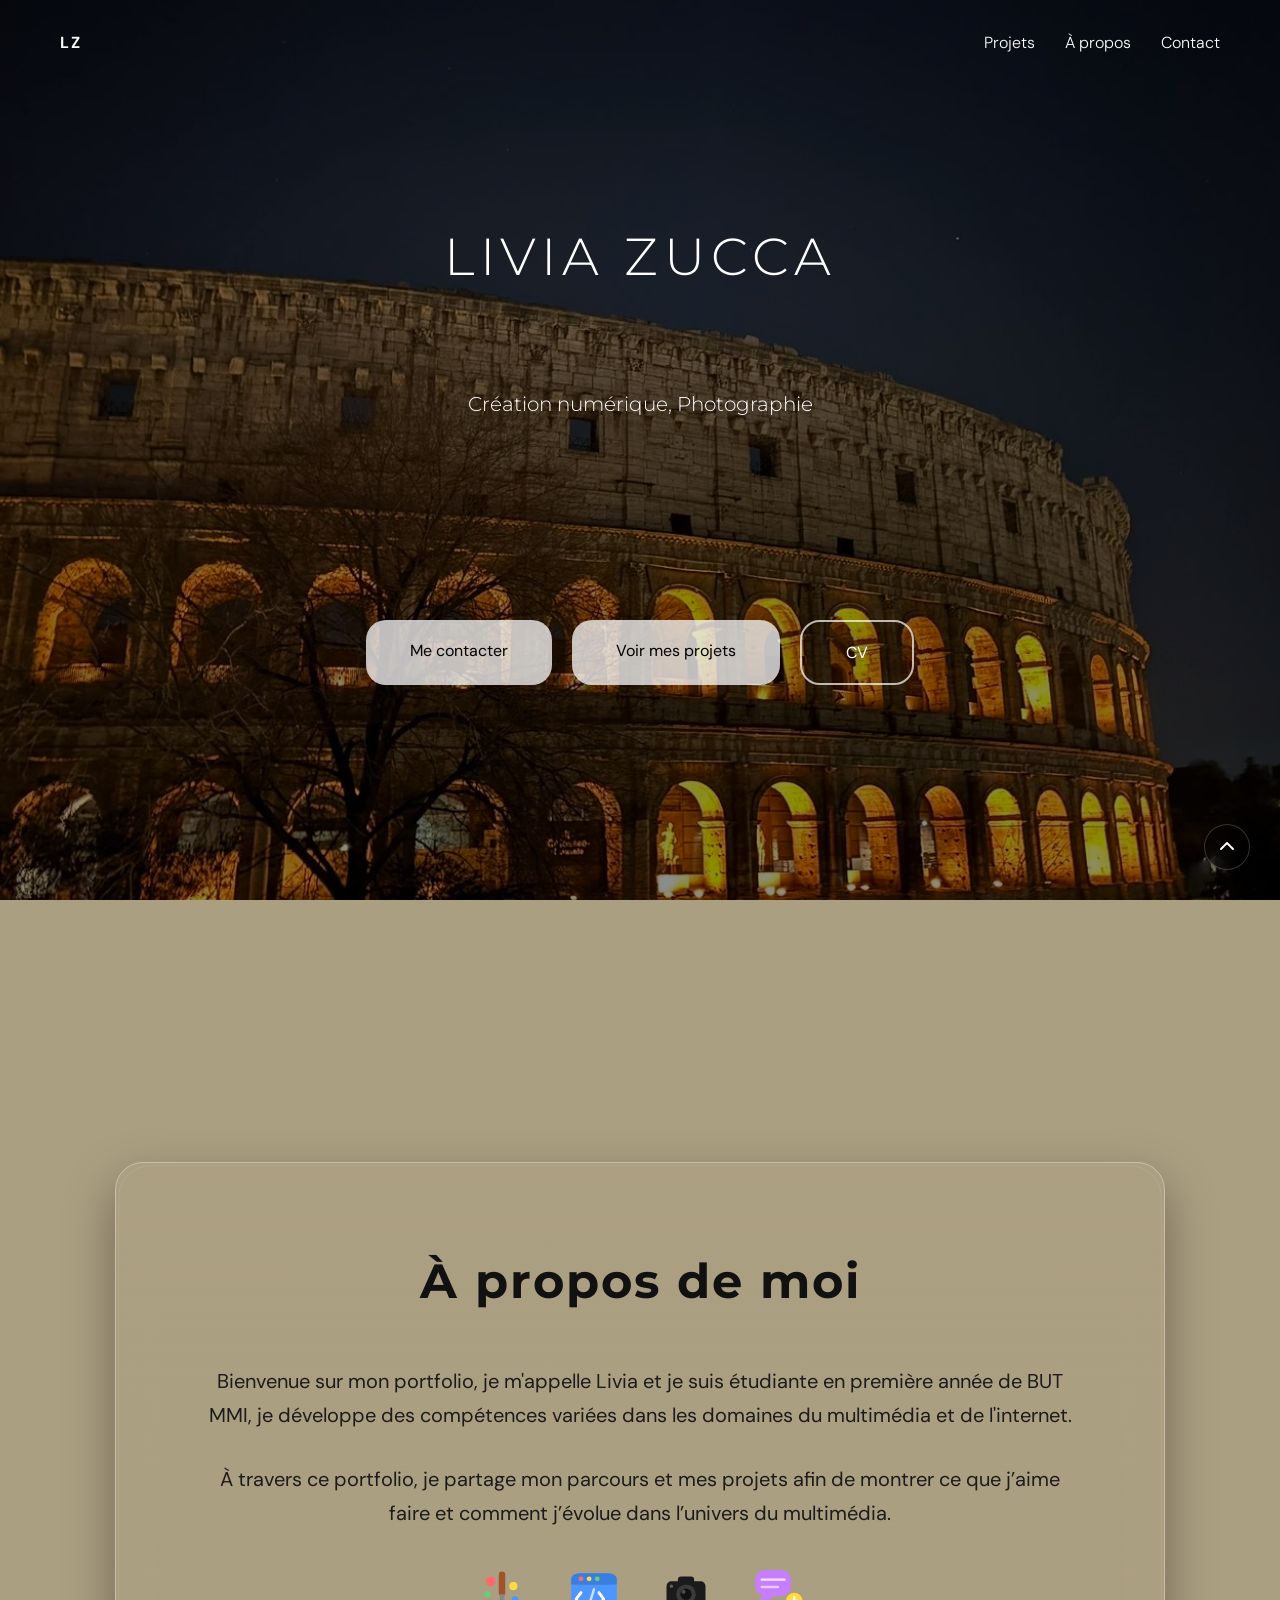
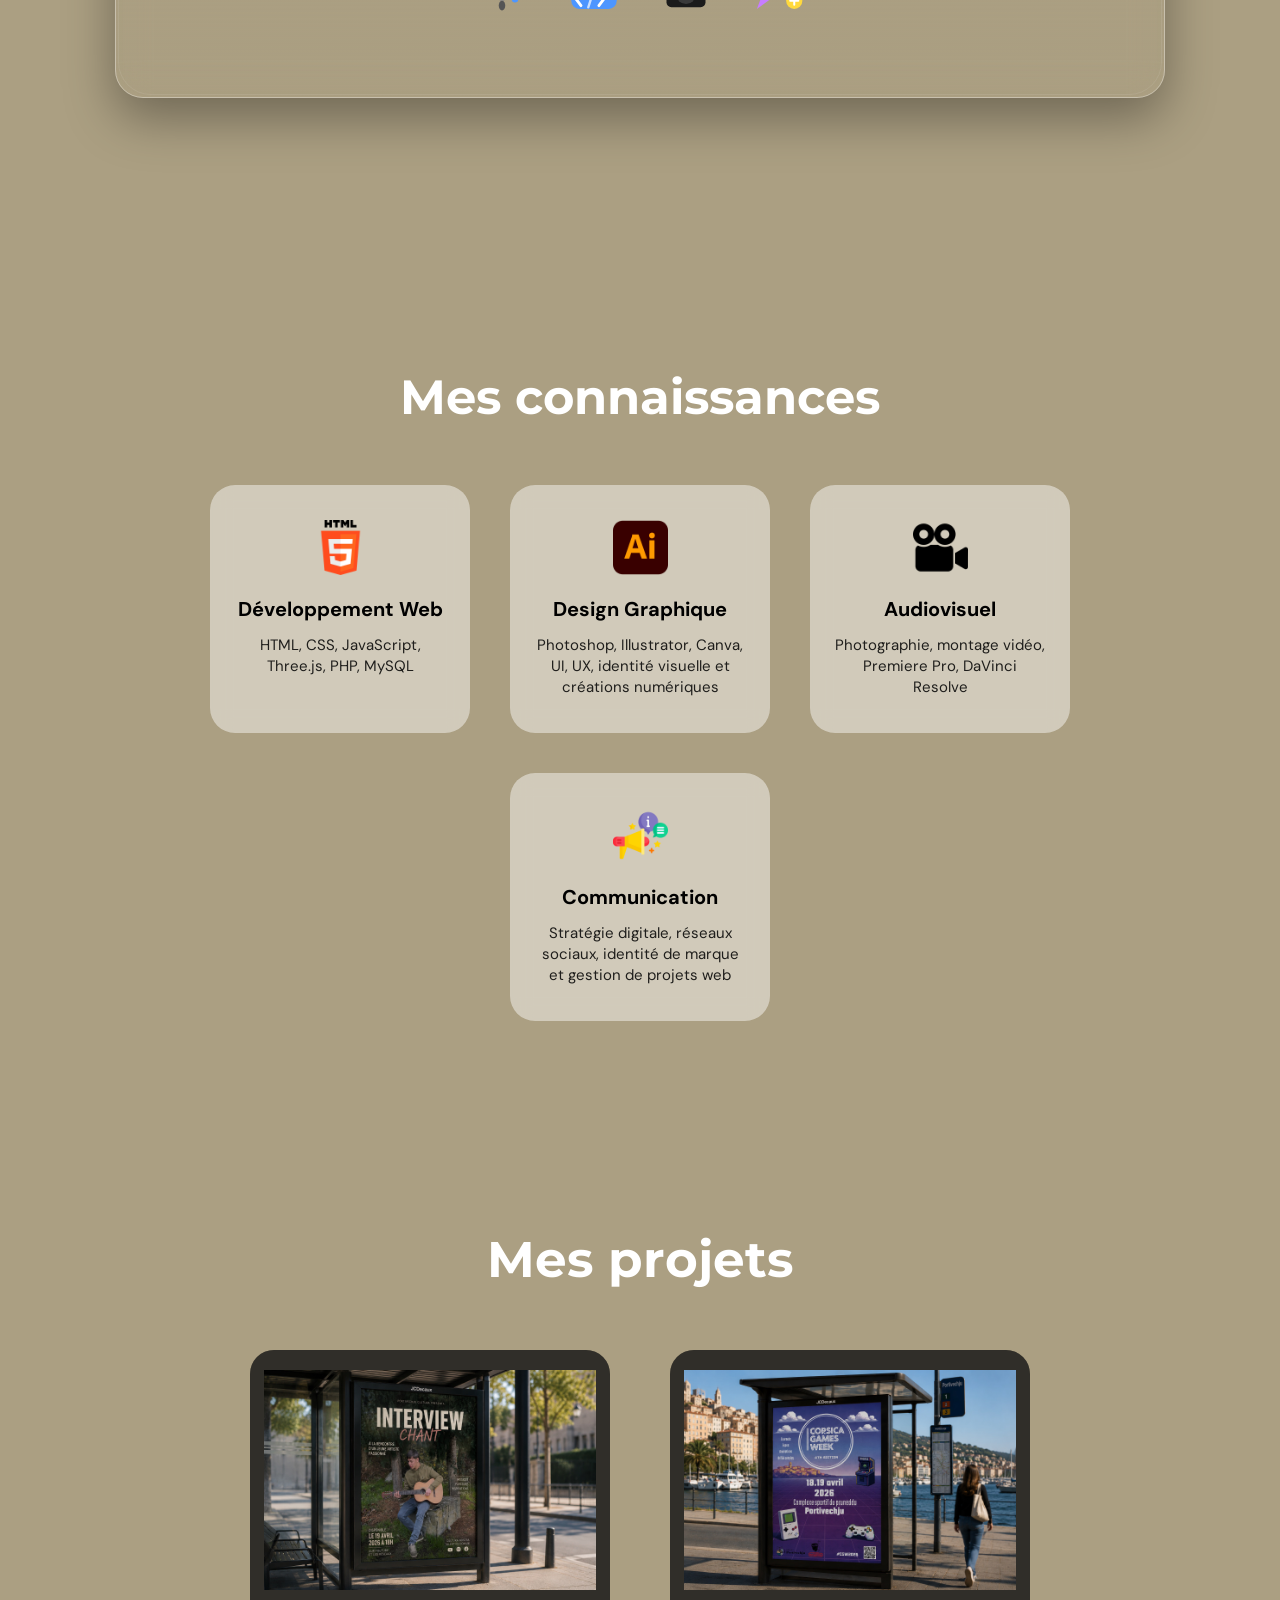
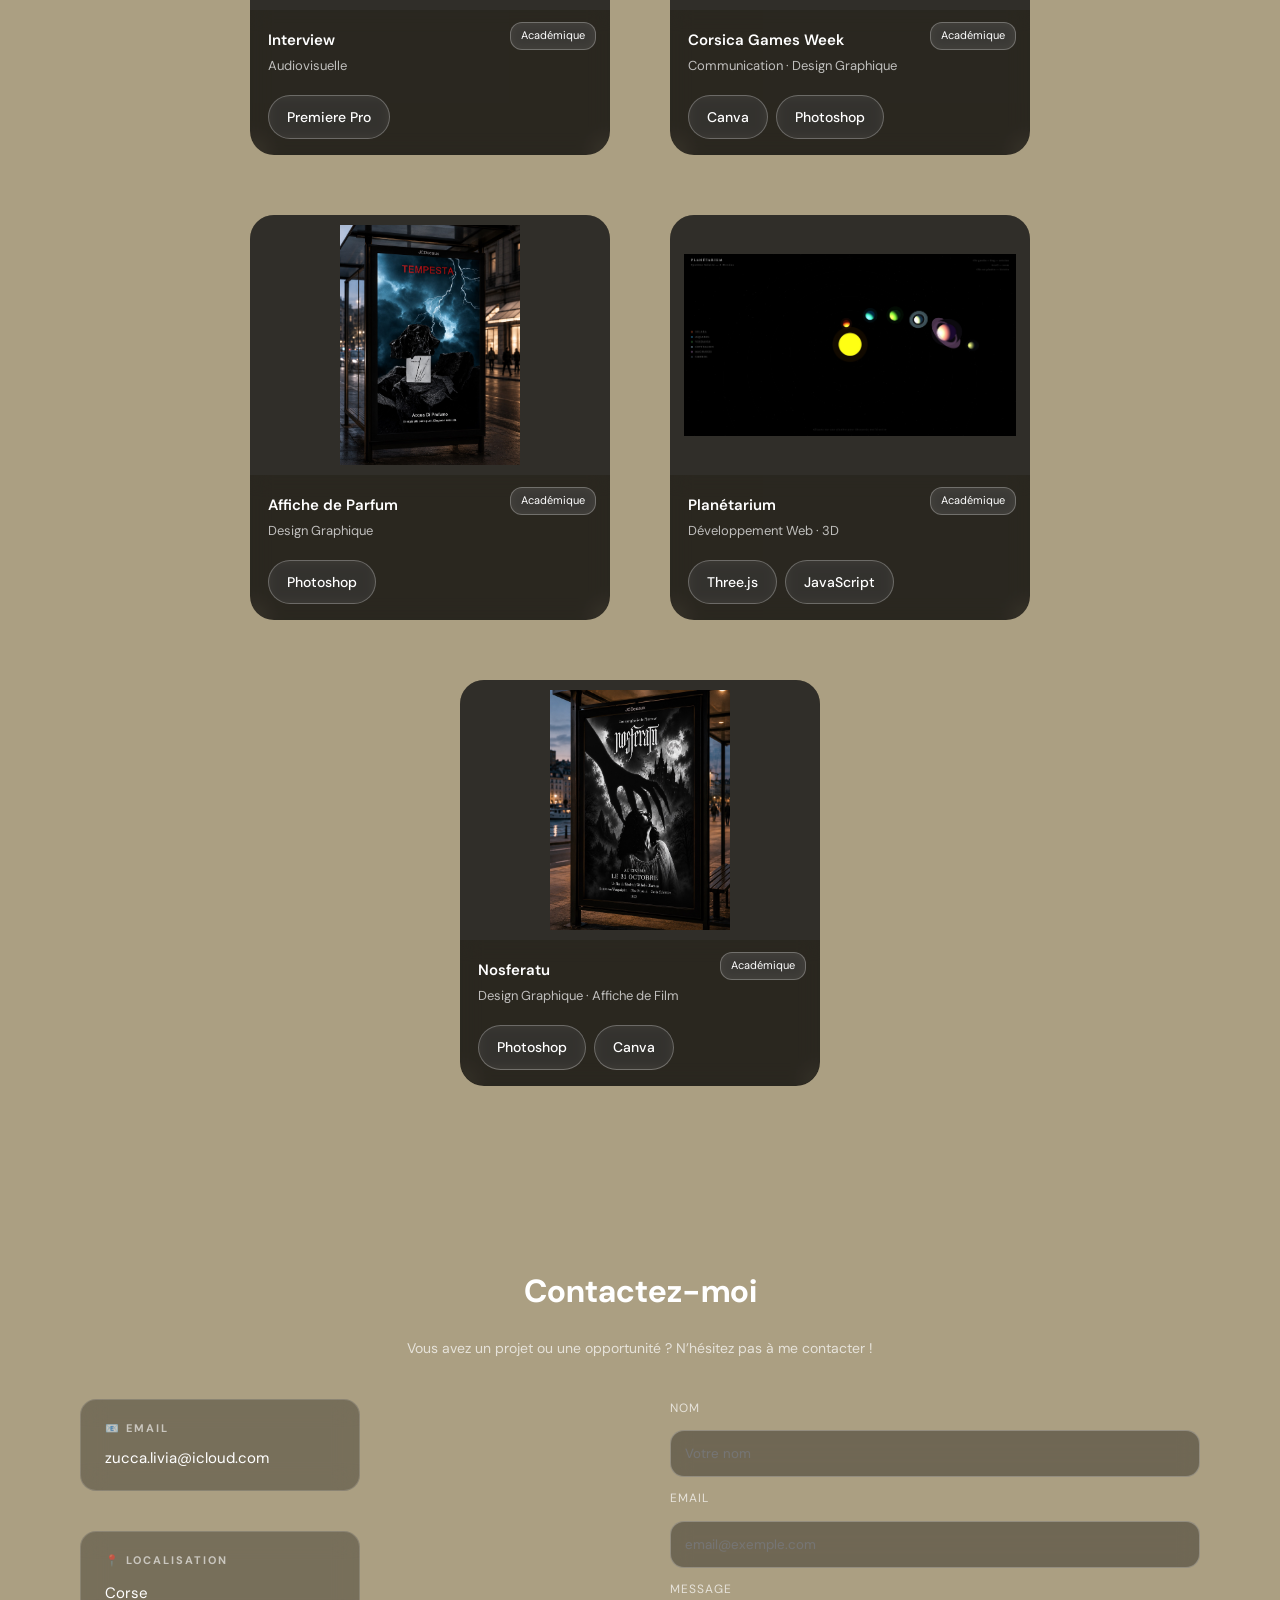
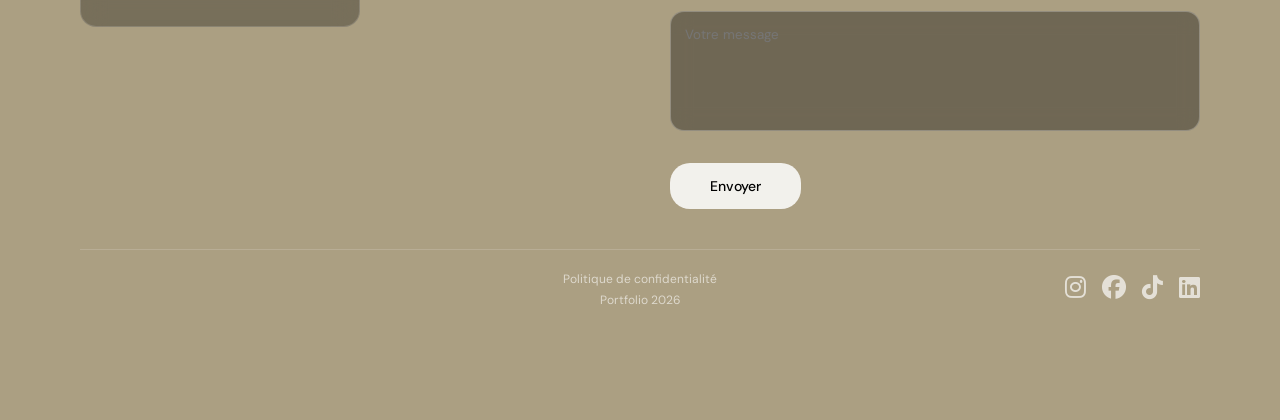
==== commit ec21ae78: "Mise à jour portfolio" ====
--- a/index.html
+++ b/index.html
@@ -1,223 +1,49 @@
 <!DOCTYPE html>
 <html lang="fr">
 <head>
-  <meta charset="UTF-8" />
-  <meta name="viewport" content="width=device-width, initial-scale=1.0" />
-  <meta name="description" content="Portfolio de Livia Zucca, étudiante en BUT MMI – création numérique, photographie, design graphique et développement web." />
-  <title>Livia Zucca – Portfolio</title>
-
-  <!-- Preconnect Google Fonts pour éviter le render-blocking -->
-  <link rel="preconnect" href="https://fonts.googleapis.com" />
-  <link rel="preconnect" href="https://fonts.gstatic.com" crossorigin />
-  <link href="https://fonts.googleapis.com/css2?family=Montserrat:wght@300;400;700&display=swap" rel="stylesheet" />
-
-  <!-- Font Awesome (icônes) -->
-  <link rel="stylesheet" href="https://cdnjs.cloudflare.com/ajax/libs/font-awesome/6.5.0/css/all.min.css" />
-
-  <link rel="stylesheet" href="style.css" />
+  <meta charset="UTF-8">
+  <meta name="viewport" content="width=device-width, initial-scale=1.0">
+  <title>Portfolio</title>
+
+  <link rel="stylesheet" href="style.css">
+  <link href="https://fonts.googleapis.com/css2?family=Montserrat:wght@300;400;500;700&family=DM+Sans:wght@300;400;500&display=swap" rel="stylesheet">
+
+  <link
+    rel="stylesheet"
+    href="https://cdnjs.cloudflare.com/ajax/libs/font-awesome/6.5.1/css/all.min.css"
+  />
 </head>
+
 <body>
 
-  <!-- ===== HERO ===== -->
-  <section class="hero" aria-label="Section d'accueil">
-
-    <input type="checkbox" id="menu-toggle" aria-hidden="true" />
-
-    <header class="hero-top">
-      <div class="logo" aria-label="Logo LZ">LZ</div>
-
-      <label class="burger" for="menu-toggle" aria-label="Ouvrir le menu de navigation" role="button" tabindex="0">
+  <!-- HERO (page 1 avec image) -->
+  <div class="hero">
+
+    <div class="hero-top">
+      <div class="logo">LZ</div>
+
+      <input type="checkbox" id="menu-toggle">
+      <label for="menu-toggle" class="burger">
         <span></span>
         <span></span>
         <span></span>
       </label>
 
-      <nav class="nav" aria-label="Navigation principale">
+      <nav class="nav menu">
         <a href="#projects">Projets</a>
         <a href="#about">À propos</a>
         <a href="#contact">Contact</a>
       </nav>
-    </header>
+    </div>
 
     <div class="hero-center">
       <h1>LIVIA ZUCCA</h1>
       <p>Création numérique, Photographie</p>
+
       <div class="buttons">
         <a href="#contact" class="btn">Me contacter</a>
         <a href="#projects" class="btn">Voir mes projets</a>
-      </div>
-    </div>
-
-  </section>
-
-  <!-- ===== À PROPOS ===== -->
-  <section class="about" id="about" aria-labelledby="about-title">
-    <div class="about-card">
-      <h2 id="about-title">À propos de moi</h2>
-      <p>
-        Bienvenue sur mon portfolio, je m'appelle Livia et je suis étudiante en première année de BUT MMI,
-        je développe des compétences variées dans les domaines du multimédia et de l'internet.
-      </p>
-      <p>
-        À travers ce portfolio, je partage mon parcours et mes projets afin de montrer
-        ce que j'aime faire et comment j'évolue dans l'univers du multimédia.
-      </p>
-      <div class="skills-icons" aria-label="Icônes de compétences">
-        <span role="img" aria-label="Peinture">🎨</span>
-        <span role="img" aria-label="Pinceau">🖌️</span>
-        <span role="img" aria-label="Ordinateur">💻</span>
-        <span role="img" aria-label="Appareil photo">📷</span>
-      </div>
-    </div>
-  </section>
-
-  <!-- ===== COMPÉTENCES ===== -->
-  <section class="skills" id="skills" aria-labelledby="skills-title">
-    <h2 id="skills-title">Mes connaissances</h2>
-    <div class="skills-line" aria-hidden="true"></div>
-    <div class="skills-container">
-
-      <article class="skill-card">
-        <img src="icons/html.png" alt="Logo HTML" width="55" height="55" loading="lazy" />
-        <h3>Développement Web</h3>
-        <p>HTML, CSS</p>
-      </article>
-
-      <article class="skill-card">
-        <img src="icons/illustrator.png" alt="Logo Adobe Illustrator" width="55" height="55" loading="lazy" />
-        <h3>Design Graphique</h3>
-        <p>Photoshop, Illustrator, Canva, UI, UX, identité visuelle et créations numériques</p>
-      </article>
-
-      <article class="skill-card">
-        <img src="icons/camera.png" alt="Icône audiovisuel" width="55" height="55" loading="lazy" />
-        <h3>Audiovisuel</h3>
-        <p>Photographie, montage vidéo et création de contenus multimédias, Premiere Pro, Da Vinci</p>
-      </article>
-
-      <article class="skill-card">
-        <img src="icons/communication.png" alt="Icône communication" width="55" height="55" loading="lazy" />
-        <h3>Communication</h3>
-        <p>Stratégie digitale et gestion de projets web</p>
-      </article>
-
-    </div>
-  </section>
-
-  <!-- ===== PROJETS ===== -->
-  <section class="projects" id="projects" aria-labelledby="projects-title">
-    <h2 id="projects-title">Mes projets</h2>
-    <div class="projects-container">
-
-      <article class="project-card">
-        <a href="projet-interview.html" class="project-link" aria-label="Voir le projet Interview Audiovisuelle">
-          <div class="project-image">
-            <img src="img/projet-interview.jpg" alt="Aperçu du projet Interview Audiovisuelle" width="380" height="260" loading="lazy" />
-          </div>
-          <div class="project-infos">
-            <span class="project-academic">Académique</span>
-            <p class="project-name">Interview</p>
-            <p class="project-type">Audiovisuelle</p>
-            <div class="project-tags">
-              <span>Premiere Pro</span>
-            </div>
-          </div>
-        </a>
-      </article>
-
-      <article class="project-card">
-        <a href="projet-corsica.html" class="project-link" aria-label="Voir le projet Corsica Games Week">
-          <div class="project-image">
-            <img src="img/projet-corsica.jpg" alt="Aperçu du projet Corsica Games Week" width="380" height="260" loading="lazy" />
-          </div>
-          <div class="project-infos">
-            <span class="project-academic">Académique</span>
-            <p class="project-name">Corsica Games Week</p>
-            <p class="project-type">Communication · Design Graphique</p>
-            <div class="project-tags">
-              <span>Canva</span>
-              <span>Photoshop</span>
-            </div>
-          </div>
-        </a>
-      </article>
-
-      <article class="project-card">
-        <a href="projet-parfum.html" class="project-link" aria-label="Voir le projet Affiche de Parfum">
-          <div class="project-image">
-            <img src="img/projet-parfum.jpg" alt="Aperçu du projet Affiche de Parfum" width="380" height="260" loading="lazy" />
-          </div>
-          <div class="project-infos">
-            <span class="project-academic">Académique</span>
-            <p class="project-name">Affiche de Parfum</p>
-            <p class="project-type">Design Graphique</p>
-            <div class="project-tags">
-              <span>Photoshop</span>
-            </div>
-          </div>
-        </a>
-      </article>
-
-    </div>
-  </section>
-
-  <!-- ===== CONTACT ===== -->
-  <section class="contact" id="contact" aria-labelledby="contact-title">
-    <h2 id="contact-title" class="contact-title">Contactez-moi</h2>
-    <p class="contact-subtitle">Vous avez un projet ou une opportunité ? N'hésitez pas à me contacter !</p>
-
-    <div class="contact-container">
-
-      <!-- Infos -->
-      <div class="contact-infos">
-        <div class="info-block">
-          <p class="info-title"><i class="fa fa-envelope" aria-hidden="true"></i> EMAIL</p>
-          <a href="mailto:zucca.livia@icloud.com" class="info-link">zucca.livia@icloud.com</a>
-        </div>
-        <div class="info-block">
-          <p class="info-title"><i class="fa fa-map-marker-alt" aria-hidden="true"></i> LOCALISATION</p>
-          <a href="https://www.google.com/maps/place/Corse" class="info-link" target="_blank" rel="noopener noreferrer">Corse</a>
-        </div>
-      </div>
-
-      <!-- Formulaire -->
-      <form class="contact-form" action="#" method="post" aria-label="Formulaire de contact" novalidate>
-        <label for="nom">Nom</label>
-        <input type="text" id="nom" name="nom" placeholder="Votre nom" autocomplete="name" required />
-
-        <label for="email">Email</label>
-        <input type="email" id="email" name="email" placeholder="Votre email" autocomplete="email" required />
-
-        <label for="message">Message</label>
-        <textarea id="message" name="message" placeholder="Votre message" required></textarea>
-
-        <button type="submit" class="send-btn">Envoyer</button>
-      </form>
-
-    </div>
-
-    <!-- Footer -->
-    <footer class="contact-footer" aria-label="Pied de page">
-      <p class="privacy">Politique de confidentialité</p>
-      <p class="portfolio-year">Portfolio 2026</p>
-      <nav class="socials" aria-label="Réseaux sociaux">
-        <a href="#" aria-label="Instagram de Livia Zucca"><i class="fab fa-instagram" aria-hidden="true"></i></a>
-        <a href="#" aria-label="LinkedIn de Livia Zucca"><i class="fab fa-linkedin" aria-hidden="true"></i></a>
-      </nav>
-    </footer>
-
-  </section>
-
-</body>
-</html>    </div>
-
-    <div class="hero-center">
-      <h1>LIVIA ZUCCA</h1>
-      <p>Création numérique, Photographie</p>
-
-      <div class="buttons">
-        <a href="#contact" class="btn">Me contacter</a>
-        <a href="#projects" class="btn">Voir mes projets</a>
+        <a href="cv.html" class="btn btn-cv">CV</a>
       </div>
     </div>
 
@@ -244,10 +70,10 @@
         </p>
 
         <div class="skills-icons">
-          <span>🎨</span>
-          <span>🖌️</span>
-          <span>💻</span>
-          <span>📷</span>
+          <img src="icons/icon-design.svg" alt="Design graphique">
+          <img src="icons/icon-code.svg" alt="Développement web">
+          <img src="icons/icon-photo.svg" alt="Photographie">
+          <img src="icons/icon-communication.svg" alt="Communication">
         </div>
 
       </div>
@@ -265,7 +91,7 @@
         <div class="skill-card">
           <img src="icons/html.png" alt="HTML">
           <h3>Développement Web</h3>
-          <p>HTML, CSS</p>
+          <p>HTML, CSS, JavaScript, Three.js, PHP, MySQL</p>
         </div>
 
         <div class="skill-card">
@@ -277,13 +103,13 @@
         <div class="skill-card">
           <img src="icons/camera.png" alt="Audiovisuel">
           <h3>Audiovisuel</h3>
-          <p>Photographie, montage vidéo et création de contenus multimédias, Premiere Pro, Da Vinci</p>
+          <p>Photographie, montage vidéo, Premiere Pro, DaVinci Resolve</p>
         </div>
 
         <div class="skill-card">
           <img src="icons/communication.png" alt="Communication">
           <h3>Communication</h3>
-          <p>Stratégie digitale et gestion de projets web</p>
+          <p>Stratégie digitale, réseaux sociaux, identité de marque et gestion de projets web</p>
         </div>
 
       </div>
@@ -302,7 +128,7 @@
           <div class="project-card">
 
             <div class="project-image">
-              <img src="img/projet-interview.jpg" alt="Interview Audiovisuelle">
+              <img src="img/mockup-interview.jpg" alt="Interview Audiovisuelle">
             </div>
 
             <div class="project-infos">
@@ -324,7 +150,7 @@
           <div class="project-card">
 
             <div class="project-image">
-              <img src="img/projet-corsica.jpg" alt="Corsica Games Week">
+              <img src="img/mockup-corsica.jpg" alt="Corsica Games Week">
             </div>
 
             <div class="project-infos">
@@ -346,7 +172,7 @@
           <div class="project-card">
 
             <div class="project-image">
-              <img src="img/projet-parfum.jpg" alt="Affiche de Parfum">
+              <img src="img/mockup-parfum.jpg" alt="Affiche de Parfum">
             </div>
 
             <div class="project-infos">
@@ -362,11 +188,52 @@
           </div>
         </a>
 
+        <!-- PROJET 4 -->
+        <a href="projet-planetarium.html" class="project-link">
+          <div class="project-card">
+
+            <div class="project-image">
+              <img src="img/projet-planetarium.jpg" alt="Planétarium Three.js">
+            </div>
+
+            <div class="project-infos">
+              <span class="project-academic">Académique</span>
+              <p class="project-name">Planétarium</p>
+              <p class="project-type">Développement Web · 3D</p>
+
+              <div class="project-tags">
+                <span>Three.js</span>
+                <span>JavaScript</span>
+              </div>
+            </div>
+
+          </div>
+        </a>
+
+        <!-- PROJET 5 -->
+        <a href="projet-nosferatu.html" class="project-link">
+          <div class="project-card">
+
+            <div class="project-image">
+              <img src="img/mockup-nosferatu.jpg" alt="Affiche Nosferatu">
+            </div>
+
+            <div class="project-infos">
+              <span class="project-academic">Académique</span>
+              <p class="project-name">Nosferatu</p>
+              <p class="project-type">Design Graphique · Affiche de Film</p>
+
+              <div class="project-tags">
+                <span>Photoshop</span>
+                <span>Canva</span>
+              </div>
+            </div>
+
+          </div>
+        </a>
+
       </div>
     </section>
-
-
-    <!-- CONTACT -->
     <section class="contact" id="contact">
 
       <h2 class="contact-title">Contactez-moi</h2>
@@ -422,15 +289,18 @@
         </div>
 
         <div class="socials">
-          <a href="https://www.instagram.com/TON_PSEUDO/" target="_blank">
+          <a href="https://www.instagram.com" target="_blank">
             <i class="fa-brands fa-instagram"></i>
           </a>
-          <a href="https://www.facebook.com/" target="_blank">
+          <a href="https://www.facebook.com" target="_blank">
             <i class="fa-brands fa-facebook"></i>
           </a>
-          <a href="https://www.tiktok.com/@TON_PSEUDO" target="_blank">
+          <a href="https://www.tiktok.com" target="_blank">
             <i class="fa-brands fa-tiktok"></i>
           </a>
+          <a href="https://www.linkedin.com/in/livia-zucca-b075843b8" target="_blank">
+            <i class="fa-brands fa-linkedin"></i>
+          </a>
         </div>
 
       </div>
@@ -438,5 +308,9 @@
 
   </main>
 
+  <a href="#" class="scroll-top" aria-label="Retour en haut">
+    <i class="fa-solid fa-chevron-up"></i>
+  </a>
+
 </body>
-</html>
+</html>
--- a/style.css
+++ b/style.css
@@ -1,33 +1,33 @@
+/* ================= VARIABLES ================= */
 :root {
   --menu-bg: rgba(0, 0, 0, 0.85);
   --menu-text: white;
 }
 
+/* ================= RESET ================= */
 * {
   margin: 0;
   padding: 0;
   box-sizing: border-box;
-  font-family: Arial, sans-serif;
+  font-family: 'DM Sans', sans-serif;
+}
+
+html {
+  scroll-behavior: smooth;
 }
 
 body {
-  font-family: Arial, Helvetica, sans-serif;
-  background: #cfd6e1;
+  font-family: 'DM Sans', sans-serif;
+  background: #AB9F82;
   color: #000000;
   line-height: 1.6;
 }
 
-html {
-  scroll-behavior: smooth;
-}
-
-/* ========================= */
-/* HERO */
-/* ========================= */
+/* ================= HERO ================= */
 
 .hero {
+  position: relative;
   height: 100vh;
-  position: relative;
   background-image: url("img/moi.jpg");
   background-size: cover;
   background-position: center;
@@ -99,7 +99,7 @@
   transform: scale(1.03);
 }
 
-/* ===== HAUT ===== */
+/* ===== HEADER HERO ===== */
 
 .hero-top {
   position: absolute;
@@ -165,13 +165,32 @@
 #menu-toggle:checked + .burger + .menu {
   opacity: 1;
   transform: translateY(0);
-}
-
-/* ================= A PROPOS ================= */
+  pointer-events: auto;
+}
+
+/* ================= FOND GÉNÉRAL ================= */
+
+.portfolio-content {
+  background: #AB9F82;
+  padding: 80px 0;
+}
+
+.about,
+.skills,
+.projects,
+.contact {
+  background: transparent;
+}
+
+section {
+  padding: 0;
+}
+
+/* ================= À PROPOS ================= */
 
 .about {
   min-height: 100vh;
-  background: linear-gradient(135deg, #474834, #f3f5c7);
+  background: linear-gradient(135deg, #AB9F82, #AB9F82);
   display: flex;
   justify-content: center;
   align-items: center;
@@ -179,7 +198,7 @@
 }
 
 .about-card {
-  background: rgba(198, 211, 202, 0.294);
+  background: #AB9F82(198, 211, 202, 0.294);
   backdrop-filter: blur(16px);
   border-radius: 28px;
   padding: 80px 90px;
@@ -197,7 +216,7 @@
   position: absolute;
   inset: 0;
   border-radius: 35px;
-  background: linear-gradient(180deg, #2a3b55 0%, rgba(30, 43, 68, 0) 100%);
+  background: linear-gradient(180deg, #AB9F82 0%, #1e2b4400 100%);
   pointer-events: none;
 }
 
@@ -239,22 +258,6 @@
   color: #1b1b1b;
 }
 
-.cv-btn {
-  display: inline-block;
-  margin-top: 30px;
-  padding: 14px 40px;
-  background: rgba(0, 0, 0, 0.2);
-  color: black;
-  text-decoration: none;
-  border-radius: 18px;
-  font-size: 15px;
-  transition: background 0.3s;
-}
-
-.cv-btn:hover {
-  background: rgba(0, 0, 0, 0.35);
-}
-
 .skills-icons {
   margin-top: 35px;
   display: flex;
@@ -263,37 +266,39 @@
   font-size: 36px;
 }
 
-.skills-icons span {
-  transition: transform 0.3s ease, filter 0.3s ease;
-}
-
-.skills-icons span:hover {
-  transform: scale(1.4) rotate(8deg);
-  filter: drop-shadow(0 0 10px white);
-}
-
-/* ================= SKILLS ================= */
+.skills-icons img {
+  width: 52px;
+  height: 52px;
+  transition: transform 0.4s cubic-bezier(0.34, 1.56, 0.64, 1), filter 0.4s ease;
+  cursor: pointer;
+}
+
+.skills-icons img:hover {
+  transform: translateY(-12px) scale(1.2);
+}
+
+.skills-icons img:active {
+  transform: translateY(-4px) scale(1.05);
+  transition: transform 0.1s ease;
+}
+
+/* ================= COMPÉTENCES ================= */
 
 .skills {
   min-height: 100vh;
-  padding: 120px 80px;
+  padding: 20px 80px 100px;
   text-align: center;
-  background: linear-gradient(120deg, #a7b98c, #c9f3f0, #f3e3b5);
+  background: linear-gradient(120deg, #AB9F82, #AB9F82, #AB9F82);
+  display: flex;
+  flex-direction: column;
+  justify-content: center;
 }
 
 .skills h2 {
   font-family: 'Montserrat', sans-serif;
   font-size: 48px;
-  margin-bottom: 20px;
+  margin-bottom: 50px;
   color: #ffffff;
-}
-
-.skills-line {
-  width: 80px;
-  height: 4px;
-  background: #7a8f5c;
-  margin: 0 auto 80px;
-  border-radius: 2px;
 }
 
 .skills-container {
@@ -317,10 +322,8 @@
 .skill-card img {
   width: 55px;
   height: auto;
-  margin-bottom: 18px;
+  margin: 0 auto 18px;
   display: block;
-  margin-left: auto;
-  margin-right: auto;
 }
 
 .skill-card h3 {
@@ -339,22 +342,11 @@
   box-shadow: 0 20px 40px rgba(0, 0, 0, 0.2);
 }
 
-.skill-icon {
-  width: 70px;
-  height: 70px;
-  background: white;
-  border-radius: 20px;
-  display: flex;
-  align-items: center;
-  justify-content: center;
-  margin-bottom: 20px;
-}
-
-/* ================= PROJECTS ================= */
+/* ================= PROJETS ================= */
 
 .projects {
-  background: #223551;
-  padding: 120px 80px;
+  background: #AB9F82;
+  padding: 40px 80px 120px;
 }
 
 .projects h2 {
@@ -372,69 +364,79 @@
   flex-wrap: wrap;
 }
 
+.project-link {
+  display: block;
+  text-decoration: none;
+  color: inherit;
+}
+
 .project-card {
-  width: 380px;
-  border-radius: 28px;
+  width: 360px;
+  border-radius: 24px;
   overflow: hidden;
-  background: rgba(255, 255, 255, 0.15);
+  background: rgba(0, 0, 0, 0.55);
   cursor: pointer;
-  transition: transform 0.3s ease;
+  transition: transform 0.3s ease-out, box-shadow 0.3s ease-out;
 }
 
 .project-card:hover {
-  transform: translateY(-6px);
+  transform: translateY(-8px);
+  box-shadow: 0 20px 50px rgba(0, 0, 0, 0.2);
 }
 
 .project-image {
   width: 100%;
   height: 260px;
-  background: linear-gradient(135deg, #1c2f57, #243b6b);
-  border-radius: 20px;
+  border-radius: 20px 20px 0 0;
   overflow: hidden;
   display: flex;
   align-items: center;
   justify-content: center;
+  background: rgba(30, 30, 30, 0.6);
+  will-change: transform;
 }
 
 .project-image img {
-  max-width: 88%;
-  max-height: 88%;
+  max-width: 92%;
+  max-height: 92%;
   object-fit: contain;
 }
 
-.project-card:hover .project-image {
-  transform: translateY(-6px);
-  transition: 0.3s ease;
+.project-card:hover .project-image img {
+  transform: none;
 }
 
 .project-infos {
   position: relative;
-  background: #6f6f6f;
-  border-radius: 18px;
-  padding: 16px;
-  margin-top: 12px;
+  background: rgba(0, 0, 0, 0.45);
+  backdrop-filter: blur(10px);
+  border-radius: 0 0 24px 24px;
+  padding: 18px 18px 16px;
   color: white;
 }
 
 .project-academic {
   position: absolute;
-  top: 10px;
-  right: 12px;
+  top: 12px;
+  right: 14px;
   font-size: 11px;
-  background: #6b6352;
+  background: rgba(255, 255, 255, 0.15);
+  border: 1px solid rgba(255, 255, 255, 0.25);
+  color: white;
   padding: 4px 10px;
   border-radius: 12px;
+  backdrop-filter: blur(6px);
 }
 
 .project-name {
   font-weight: 600;
-  font-size: 14px;
+  font-size: 15px;
   margin-bottom: 4px;
 }
 
 .project-type {
   font-size: 13px;
-  opacity: 0.8;
+  opacity: 0.7;
   margin-bottom: 10px;
 }
 
@@ -442,51 +444,50 @@
   display: flex;
   gap: 8px;
   flex-wrap: wrap;
-  margin-top: 20px;
+  margin-top: 18px;
 }
 
 .project-tags span {
-  background: #e9e9e9;
-  color: #222;
-  border: 1px solid #d5d5d5;
+  background: rgba(255, 255, 255, 0.12);
+  color: #ffffff;
+  border: 1px solid rgba(255, 255, 255, 0.25);
   padding: 10px 18px;
   border-radius: 999px;
   font-size: 14px;
   font-weight: 500;
-  transition: all 0.25s ease;
+  transition: all 0.35s cubic-bezier(0.34, 1.56, 0.64, 1);
+  backdrop-filter: blur(6px);
+  cursor: default;
 }
 
 .project-tags span:hover {
-  background: #282f5c;
-  color: white;
-  border-color: transparent;
-}
-
-.project-link {
-  display: block;
-  text-decoration: none;
-  color: inherit;
+  background: rgba(255, 255, 255, 0.22);
+  border-color: rgba(255, 255, 255, 0.5);
+  color: #ffffff;
+  transform: translateY(-3px) scale(1.05);
+  backdrop-filter: blur(12px);
+  box-shadow: 0 4px 20px rgba(0, 0, 0, 0.3);
 }
 
 /* ================= CONTACT ================= */
 
 .contact {
-  background: #000;
-  color: white;
-  padding: 100px 80px;
+  background: #AB9F82;
+  color: white;
+  padding: 60px 80px 30px;
 }
 
 .contact-title {
   text-align: center;
   font-size: 32px;
-  margin-bottom: 60px;
+  margin-bottom: 20px;
 }
 
 .contact-subtitle {
   text-align: center;
   font-size: 14px;
   opacity: 0.7;
-  margin-bottom: 60px;
+  margin-bottom: 40px;
 }
 
 .contact-container {
@@ -505,7 +506,9 @@
 }
 
 .info-block {
-  background: rgba(255, 255, 255, 0.08);
+  background: rgba(0, 0, 0, 0.3);
+  backdrop-filter: blur(12px);
+  border: 1px solid rgba(255, 255, 255, 0.15);
   border-radius: 16px;
   padding: 20px 24px;
   max-width: 280px;
@@ -518,36 +521,31 @@
 }
 
 .info-title {
-  font-size: 12px;
-  letter-spacing: 1.5px;
-  opacity: 0.8;
-  font-weight: 600;
+  font-size: 11px;
+  font-weight: 700;
+  letter-spacing: 2px;
+  text-transform: uppercase;
+  color: rgba(255, 255, 255, 0.6);
+  margin-bottom: 8px;
+}
+
+.info-text {
+  font-size: 15px;
   color: #ffffff;
-  margin-bottom: 6px;
-}
-
-.info-title i {
-  margin-right: 8px;
-}
-
-.info-text,
+  margin-top: 4px;
+  font-weight: 400;
+}
+
 .info-link {
-  font-size: 14px;
-  color: #cfcfcf;
-  margin-top: 6px;
+  font-size: 15px;
+  color: #ffffff;
   text-decoration: none;
+  margin-top: 4px;
+  display: inline-block;
 }
 
 .info-link:hover {
-  color: #ffffff;
-}
-
-.availability {
-  margin-top: 30px;
-  background: #2c2c2c;
-  padding: 16px;
-  border-radius: 14px;
-  font-size: 13px;
+  color: rgba(255, 255, 255, 0.75);
 }
 
 .contact-form {
@@ -560,17 +558,28 @@
 
 .contact-form label {
   font-size: 12px;
-  opacity: 0.6;
+  opacity: 0.7;
+  letter-spacing: 1px;
+  text-transform: uppercase;
 }
 
 .contact-form input,
 .contact-form textarea {
-  background: #2c2c2c;
-  border: none;
+  background: rgba(0, 0, 0, 0.35);
+  backdrop-filter: blur(10px);
+  border: 1px solid rgba(255, 255, 255, 0.25);
   border-radius: 14px;
   padding: 14px;
   color: white;
   font-family: inherit;
+  transition: border 0.3s ease, background 0.3s ease;
+}
+
+.contact-form input:focus,
+.contact-form textarea:focus {
+  outline: none;
+  border-color: rgba(255, 255, 255, 0.55);
+  background: rgba(0, 0, 0, 0.45);
 }
 
 .contact-form textarea {
@@ -579,7 +588,7 @@
 }
 
 .send-btn {
-  margin-top: 24px;
+  margin-top: 20px;
   align-self: flex-start;
   padding: 14px 40px;
   background: rgba(255, 255, 255, 0.85);
@@ -601,26 +610,39 @@
   transform: scale(1.03);
 }
 
+/* ===== FOOTER CONTACT ===== */
+
 .contact-footer {
+  display: flex;
+  justify-content: center;
+  align-items: center;
   position: relative;
-  margin-top: 80px;
+  margin-top: 40px;
+  padding-top: 20px;
+  border-top: 1px solid rgba(255, 255, 255, 0.15);
+}
+
+.footer-text {
+  display: flex;
+  flex-direction: column;
+  align-items: center;
+  gap: 2px;
+}
+
+.privacy,
+.portfolio-year {
   font-size: 12px;
   opacity: 0.6;
-}
-
-.privacy,
-.portfolio-year {
+  margin: 0;
   text-align: center;
-  font-size: 12px;
-  opacity: 0.7;
-  margin: 4px 0;
-  padding-bottom: 20px;
 }
 
 .socials {
+  display: flex;
+  gap: 16px;
+  align-items: center;
   position: absolute;
   right: 0;
-  bottom: 0;
 }
 
 .socials a {
@@ -637,54 +659,56 @@
 }
 
 .socials i {
-  margin-left: 18px;
-  font-size: 26px;
-  cursor: pointer;
-}
-
-/* ========================= */
-/* SECTIONS */
-/* ========================= */
-
-section {
-  padding: 140px 0;
-}
-
-.section-space {
-  height: 140px;
-  background: #263449;
-}
-
-.portfolio-content {
-  background: #1b2338;
-  padding: 80px 0;
-}
-
-/* ========================= */
-/* PAGES PROJET */
-/* ========================= */
-
-.project-body {
-  min-height: 100vh;
-  background: #f3f3f3;
-  color: #111;
-  padding: 50px 60px;
-  overflow-x: hidden;
+  font-size: 24px;
+  opacity: 0.85;
+}
+
+/* ================= SCROLL TO TOP ================= */
+
+.scroll-top {
+  position: fixed;
+  bottom: 30px;
+  right: 30px;
+  width: 46px;
+  height: 46px;
+  background: rgba(0, 0, 0, 0.45);
+  backdrop-filter: blur(10px);
+  border: 1px solid rgba(255, 255, 255, 0.2);
+  border-radius: 50%;
+  display: flex;
+  align-items: center;
+  justify-content: center;
+  color: white;
+  font-size: 16px;
+  text-decoration: none;
+  transition: transform 0.3s ease, background 0.3s ease;
+  z-index: 999;
+}
+
+.scroll-top:hover {
+  transform: translateY(-4px);
+  background: rgba(0, 0, 0, 0.65);
+}
+
+.project-layout {
+  max-width: 1200px;
+  margin: 0 auto;
+  padding: 20px 60px 80px;
 }
 
 .back-btn {
   position: fixed;
-  top: 25px;
-  left: 25px;
-  width: 44px;
-  height: 44px;
-  display: flex;
-  align-items: center;
-  justify-content: center;
+  top: 20px;
+  left: 20px;
+  width: 40px;
+  height: 40px;
   border-radius: 50%;
   background: rgba(0, 0, 0, 0.08);
+  display: flex;
+  align-items: center;
+  justify-content: center;
   text-decoration: none;
-  font-size: 22px;
+  font-size: 20px;
   font-weight: 700;
   color: #111;
   transition: 0.25s ease;
@@ -693,122 +717,45 @@
 
 .back-btn:hover {
   background: rgba(0, 0, 0, 0.15);
-  transform: translateX(-4px);
-}
-
-.project-layout {
-  max-width: 1200px;
-  margin: 0 auto;
-  padding: 70px 40px 80px;
-  font-family: inherit;
+  transform: translateX(-3px);
 }
 
 .project-header {
-  max-width: 1150px;
-  margin: 0 auto;
-  padding: 60px 20px 30px;
-  margin-top: 30px;
-  margin-bottom: 50px;
-  animation: fadeUp 0.7s ease forwards;
+  padding-left: 10px;
+  border-left: 4px solid #6b6352;
+  margin-bottom: 6px;
 }
 
 .project-header h1 {
-  font-size: 60px;
-  font-weight: 800;
-  letter-spacing: -1px;
-  line-height: 1.05;
+  font-family: 'Montserrat', sans-serif;
+  font-size: 42px;
+  font-weight: 700;
+  letter-spacing: 1px;
   margin: 0;
-  color: #111;
-}
-
-.project-title {
-  font-size: 58px;
-  font-weight: 800;
-  letter-spacing: -1px;
-  line-height: 1.05;
-  animation: fadeUp 0.7s ease forwards;
+  color: #1b1b1b;
 }
 
 .project-subtitle {
-  margin-top: 12px;
-  font-size: 18px;
-  color: rgba(0, 0, 0, 0.55);
-  animation: fadeUp 0.9s ease forwards;
+  margin-top: 6px;
+  font-size: 15px;
+  font-weight: 400;
+  letter-spacing: 2px;
+  text-transform: uppercase;
+  color: rgba(0, 0, 0, 0.45);
 }
 
 .project-content {
-  max-width: 1150px;
-  margin: 50px auto 0;
-  padding: 20px 20px 80px;
+  margin-top: 24px;
   display: grid;
   grid-template-columns: 1fr 1fr;
-  gap: 55px;
+  gap: 50px;
   align-items: start;
-  animation: fadeUp 0.8s ease forwards;
-}
-
-.project-main {
-  display: grid;
-  grid-template-columns: 1.1fr 1fr;
-  gap: 60px;
-  align-items: start;
-}
-
-.project-image-frame {
-  width: 100%;
-  max-width: 520px;
-  aspect-ratio: 1 / 1;
+}
+
+.project-visual {
   background: #0d0d0f;
   border-radius: 28px;
-  display: flex;
-  align-items: center;
-  justify-content: center;
-  overflow: hidden;
-  box-shadow: 0px 20px 60px rgba(0, 0, 0, 0.25);
-  animation: popIn 0.8s ease forwards;
-}
-
-.project-image-frame img {
-  width: 72%;
-  height: auto;
-  object-fit: contain;
-  border-radius: 16px;
-  box-shadow: 0px 12px 30px rgba(0, 0, 0, 0.35);
-  transition: 0.35s ease;
-}
-
-.project-image-frame:hover img {
-  transform: scale(1.05);
-}
-
-.project-image {
-  width: 100%;
-  height: 520px;
-  background: #000000;
-  border-radius: 26px;
-  overflow: hidden;
-  display: flex;
-  justify-content: center;
-  align-items: center;
-  box-shadow: 0 18px 45px rgba(162, 0, 255, 0.728);
-  transition: 0.35s ease;
-}
-
-.project-image img {
-  width: 100%;
-  height: 100%;
-  object-fit: contain;
-  padding: 25px;
-}
-
-.project-image:hover {
-  transform: translateY(-6px);
-}
-
-.project-visual {
-  background: #0d0d0f;
-  border-radius: 35px;
-  padding: 40px;
+  padding: 24px;
   display: flex;
   justify-content: center;
   align-items: center;
@@ -817,52 +764,9 @@
 
 .project-visual img {
   width: 100%;
-  max-width: 420px;
+  max-width: 320px;
   height: auto;
-  border-radius: 18px;
-}
-
-.project-text-zone {
-  display: flex;
-  flex-direction: column;
-  align-items: flex-start;
-  gap: 18px;
-}
-
-.project-text {
-  background: rgba(245, 237, 237, 0.363);
-  border-radius: 22px;
-  padding: 28px;
-  box-shadow: 0 18px 45px rgb(106, 0, 255);
-  backdrop-filter: blur(10px);
-}
-
-.project-text p {
-  font-size: 15px;
-  opacity: 0.9;
-  margin-bottom: 14px;
-}
-
-.project-text h2 {
-  font-size: 22px;
-  margin-top: 18px;
-  margin-bottom: 10px;
-}
-
-.project-text-box {
-  background: #ede2e2;
-  color: #111;
-  padding: 22px 26px;
-  border-radius: 18px;
-  width: 520px;
-  max-width: 100%;
-  box-shadow: 0 15px 30px rgb(0, 0, 0);
-}
-
-.project-text-box p {
-  margin: 0;
-  font-size: 15px;
-  line-height: 1.6;
+  border-radius: 14px;
 }
 
 .project-info {
@@ -872,26 +776,26 @@
 }
 
 .project-text-card {
-  background: rgba(216, 206, 206, 0.75);
-  backdrop-filter: blur(12px);
+  background: rgba(30, 25, 20, 0.45);
+  backdrop-filter: blur(16px);
+  -webkit-backdrop-filter: blur(16px);
   border-radius: 22px;
   padding: 28px 30px;
-  box-shadow: 0px 20px 50px rgb(0, 0, 0);
-  border: 1px solid rgba(255, 255, 255, 0.6);
+  box-shadow: 0 20px 60px rgba(0, 0, 0, 0.35), 0 4px 16px rgba(0, 0, 0, 0.2);
+  border: 1px solid rgba(255, 255, 255, 0.15);
 }
 
 .project-text-card p {
   margin: 0;
   font-size: 16px;
-  line-height: 1.6;
-  color: rgba(0, 0, 0, 0.75);
+  line-height: 1.7;
+  color: rgba(255, 255, 255, 0.92);
 }
 
 .tag {
   padding: 10px 16px;
   border-radius: 999px;
   font-size: 14px;
-  font-weight: 600;
   background: rgba(0, 0, 0, 0.07);
   color: rgba(0, 0, 0, 0.65);
   border: 1px solid rgba(0, 0, 0, 0.08);
@@ -903,9 +807,12 @@
   background: rgba(0, 0, 0, 0.12);
 }
 
-/* ========================= */
-/* ANIMATIONS */
-/* ========================= */
+/* ================= ANIMATIONS ================= */
+
+.project-header,
+.project-content {
+  animation: fadeUp 0.8s ease forwards;
+}
 
 @keyframes fadeUp {
   from {
@@ -940,9 +847,7 @@
   }
 }
 
-/* ========================= */
-/* RESPONSIVE MOBILE */
-/* ========================= */
+/* ================= RESPONSIVE MOBILE ================= */
 
 @media screen and (max-width: 768px) {
 
@@ -1018,7 +923,7 @@
     transition: all 0.4s ease;
   }
 
-  #menu-toggle:checked + .burger + .nav {
+  #menu-toggle:checked + .burger + .menu {
     opacity: 1;
     pointer-events: auto;
     transform: translateY(0);
@@ -1026,6 +931,7 @@
 }
 
 @media (max-width: 950px) {
+
   .project-content {
     grid-template-columns: 1fr;
   }
@@ -1042,28 +948,42 @@
     padding: 25px;
   }
 }
-
-@media (max-width: 900px) {
-
-  .project-body {
-    padding: 40px 22px;
-  }
-
-  .project-title {
-    font-size: 42px;
-  }
-
-  .project-main {
-    grid-template-columns: 1fr;
-    gap: 30px;
-  }
-
-  .project-image-frame {
-    max-width: 100%;
-    aspect-ratio: 1 / 1;
-  }
-
-  .project-image-frame img {
-    width: 75%;
-  }
-}
+/* ================= BOUTON CV ================= */
+
+.btn-cv {
+  background: transparent;
+  border: 2px solid rgba(255, 255, 255, 0.7);
+  color: white;
+}
+
+.btn-cv:hover {
+  background: rgba(255, 255, 255, 0.15);
+  border-color: white;
+}
+
+/* ================= SCROLL TO TOP ================= */
+
+.scroll-top {
+  position: fixed;
+  bottom: 30px;
+  right: 30px;
+  width: 46px;
+  height: 46px;
+  background: rgba(0, 0, 0, 0.45);
+  backdrop-filter: blur(10px);
+  border: 1px solid rgba(255, 255, 255, 0.2);
+  border-radius: 50%;
+  display: flex;
+  align-items: center;
+  justify-content: center;
+  color: white;
+  font-size: 16px;
+  text-decoration: none;
+  transition: transform 0.3s ease, background 0.3s ease;
+  z-index: 999;
+}
+
+.scroll-top:hover {
+  transform: translateY(-4px);
+  background: rgba(0, 0, 0, 0.65);
+}
